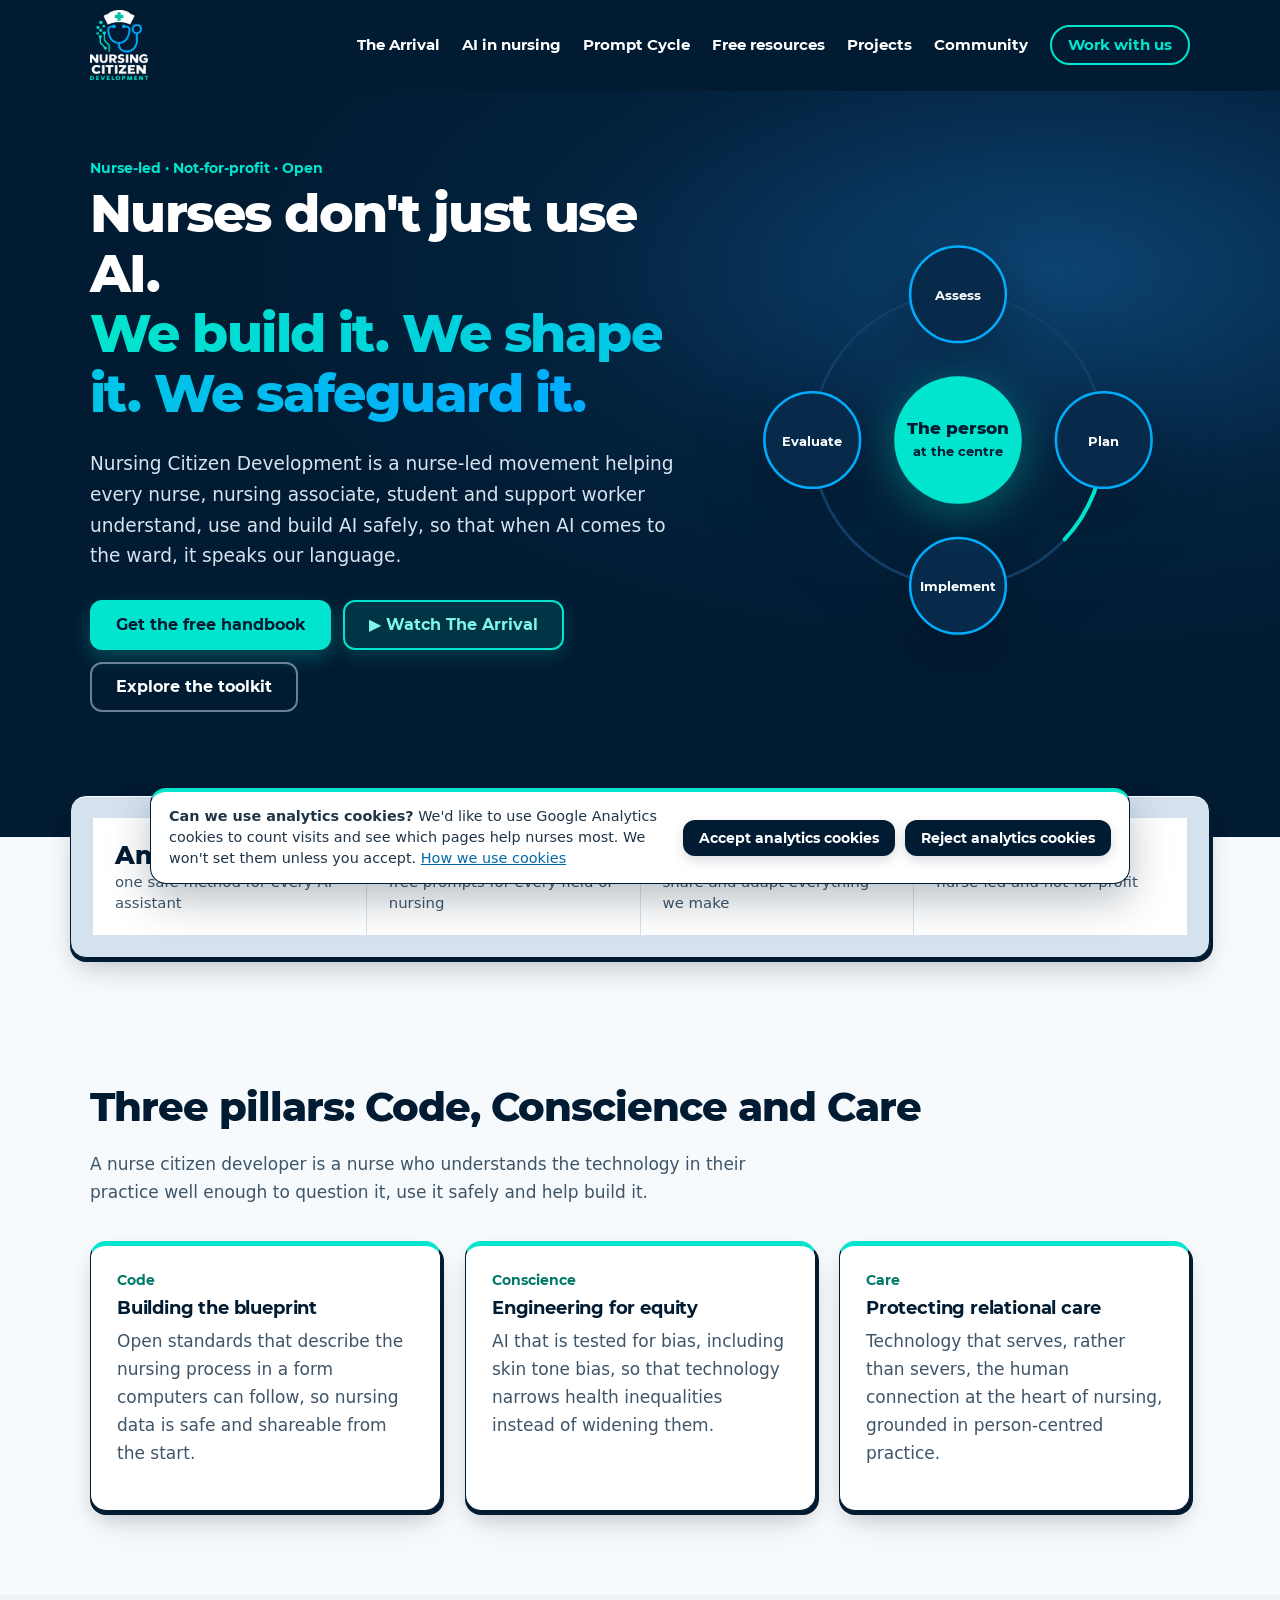
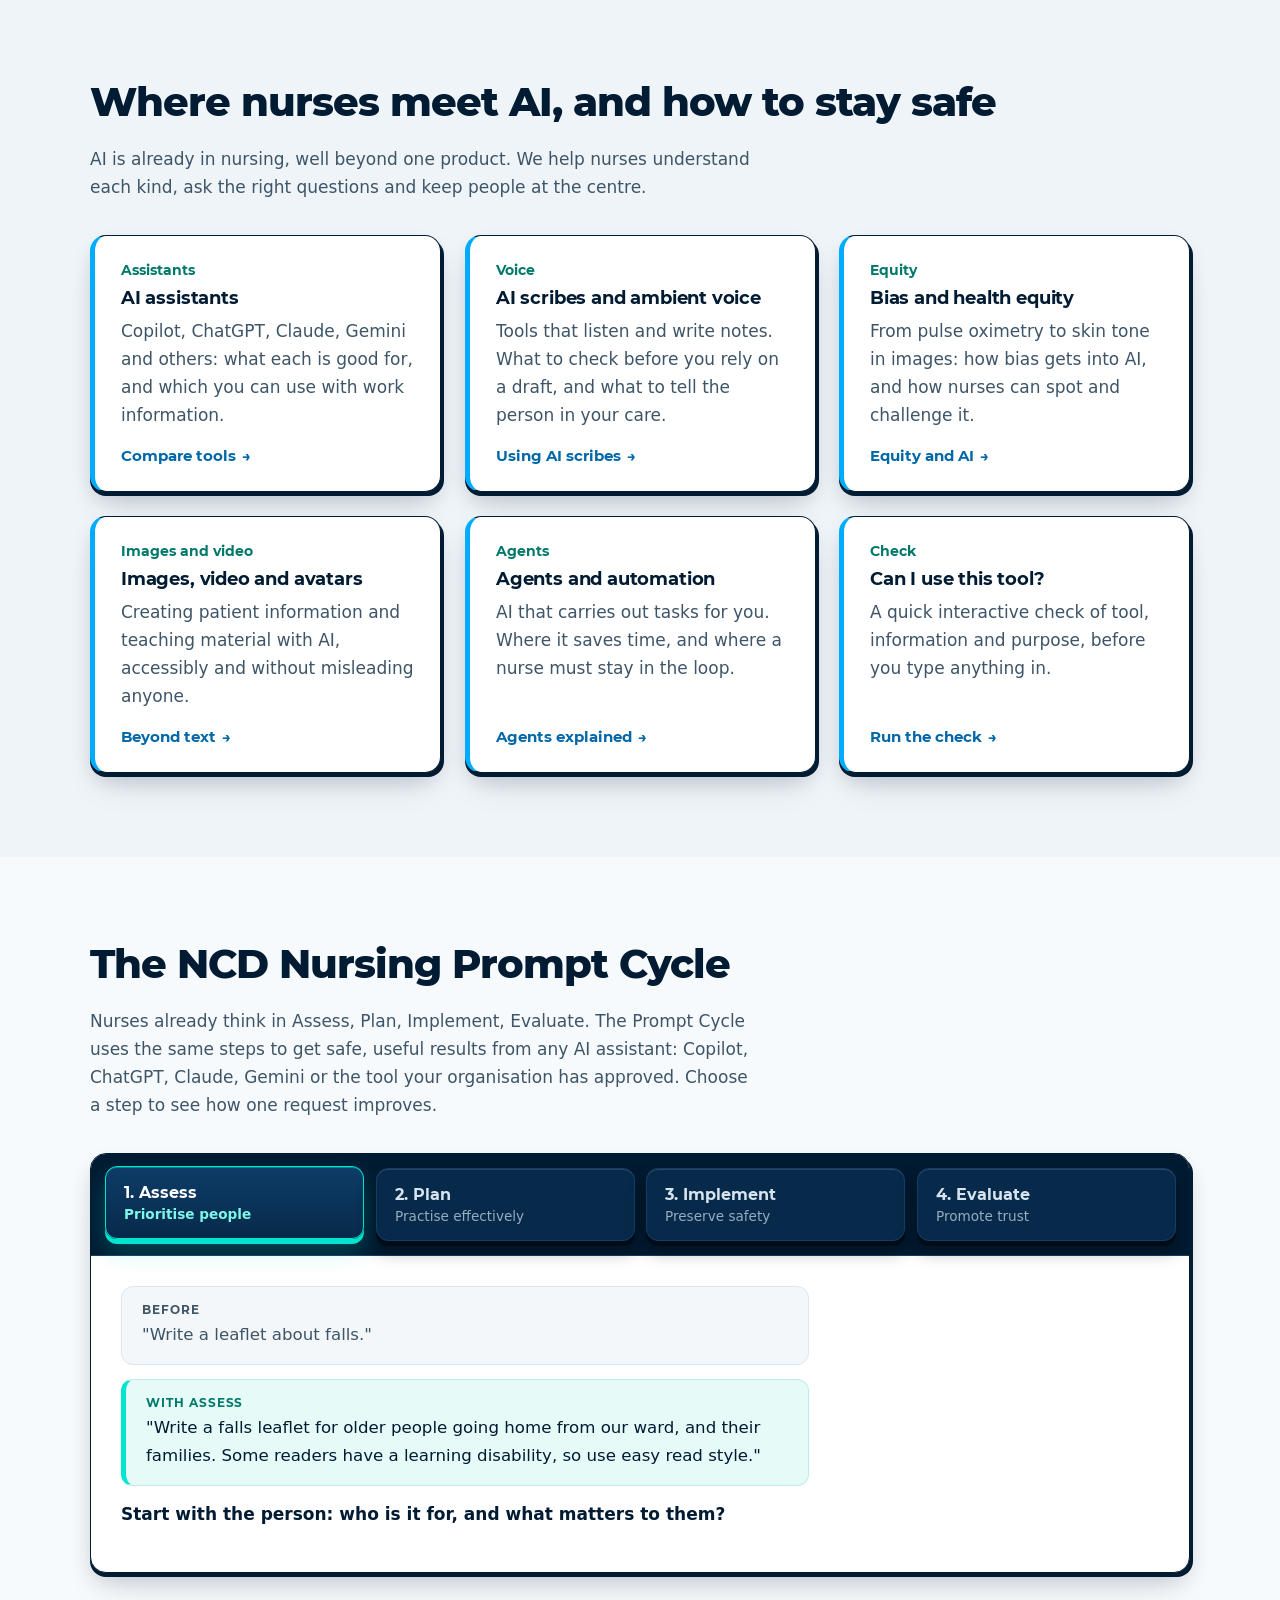
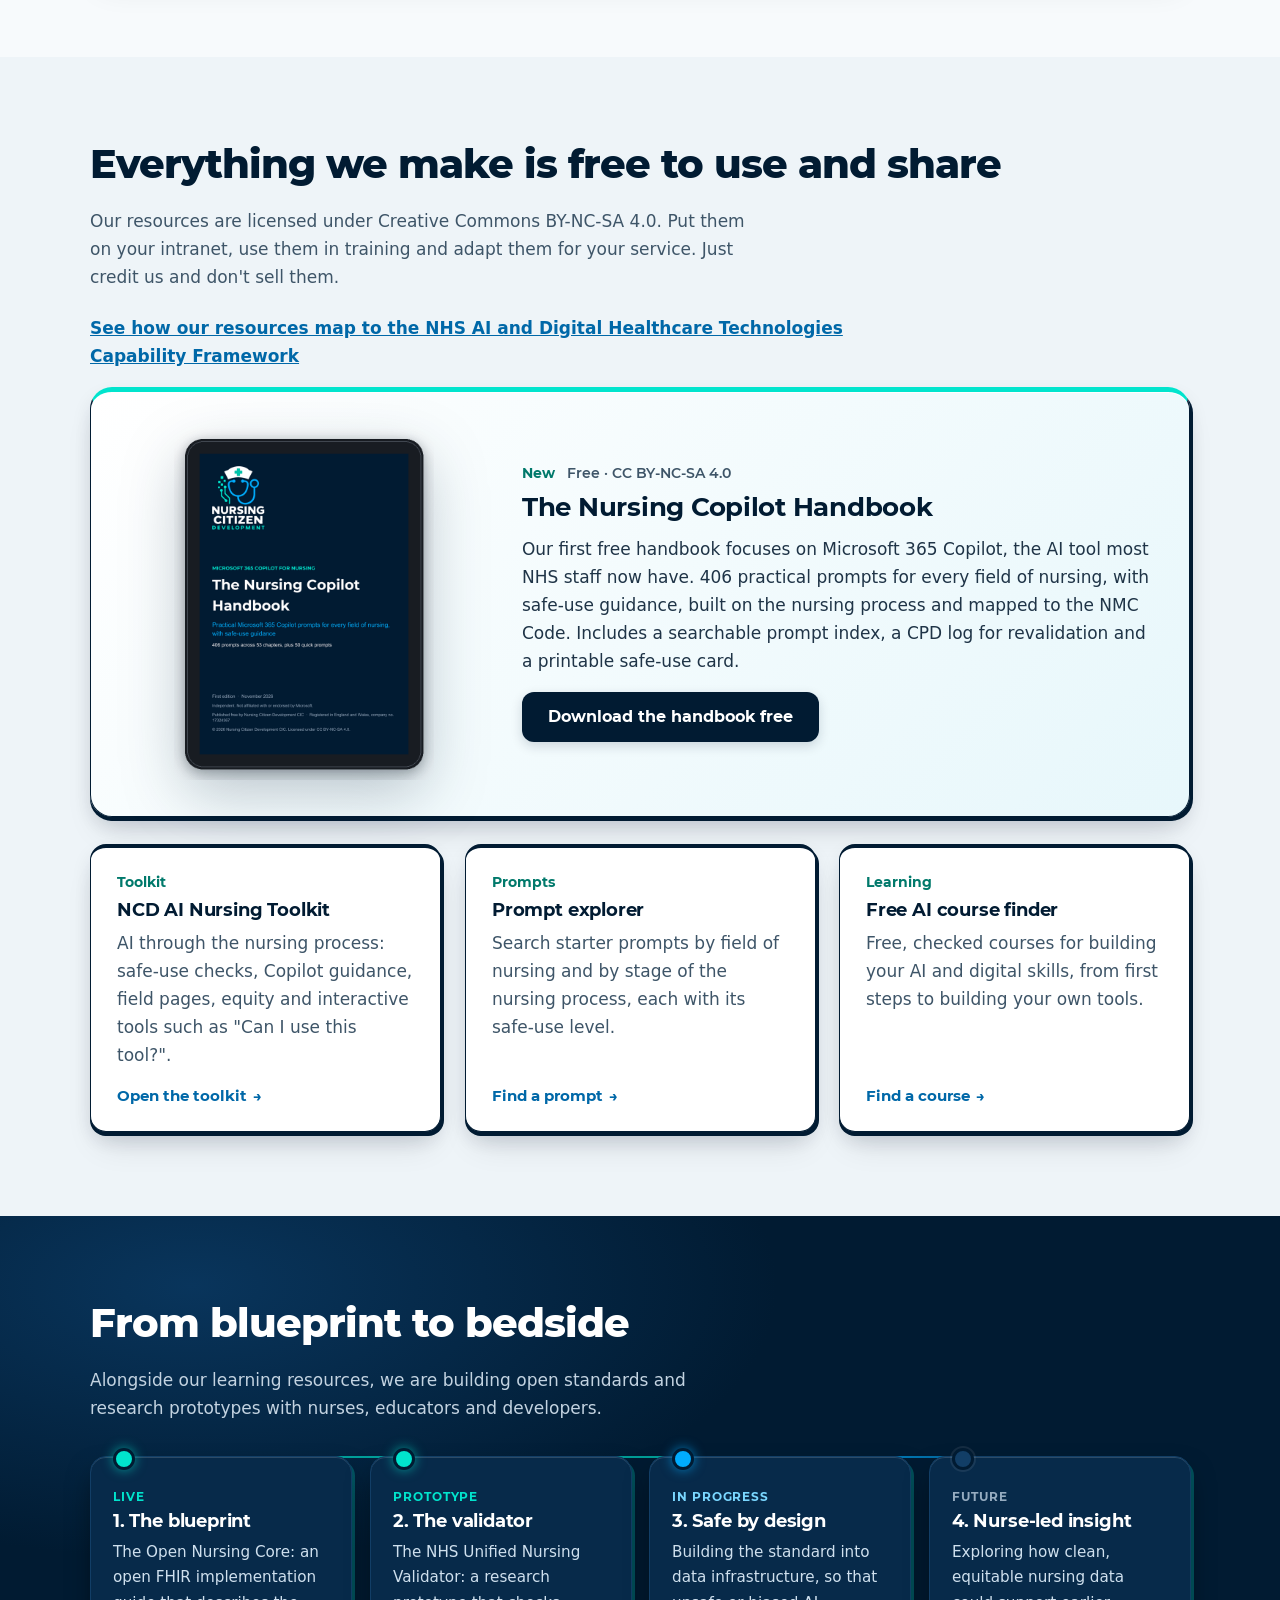
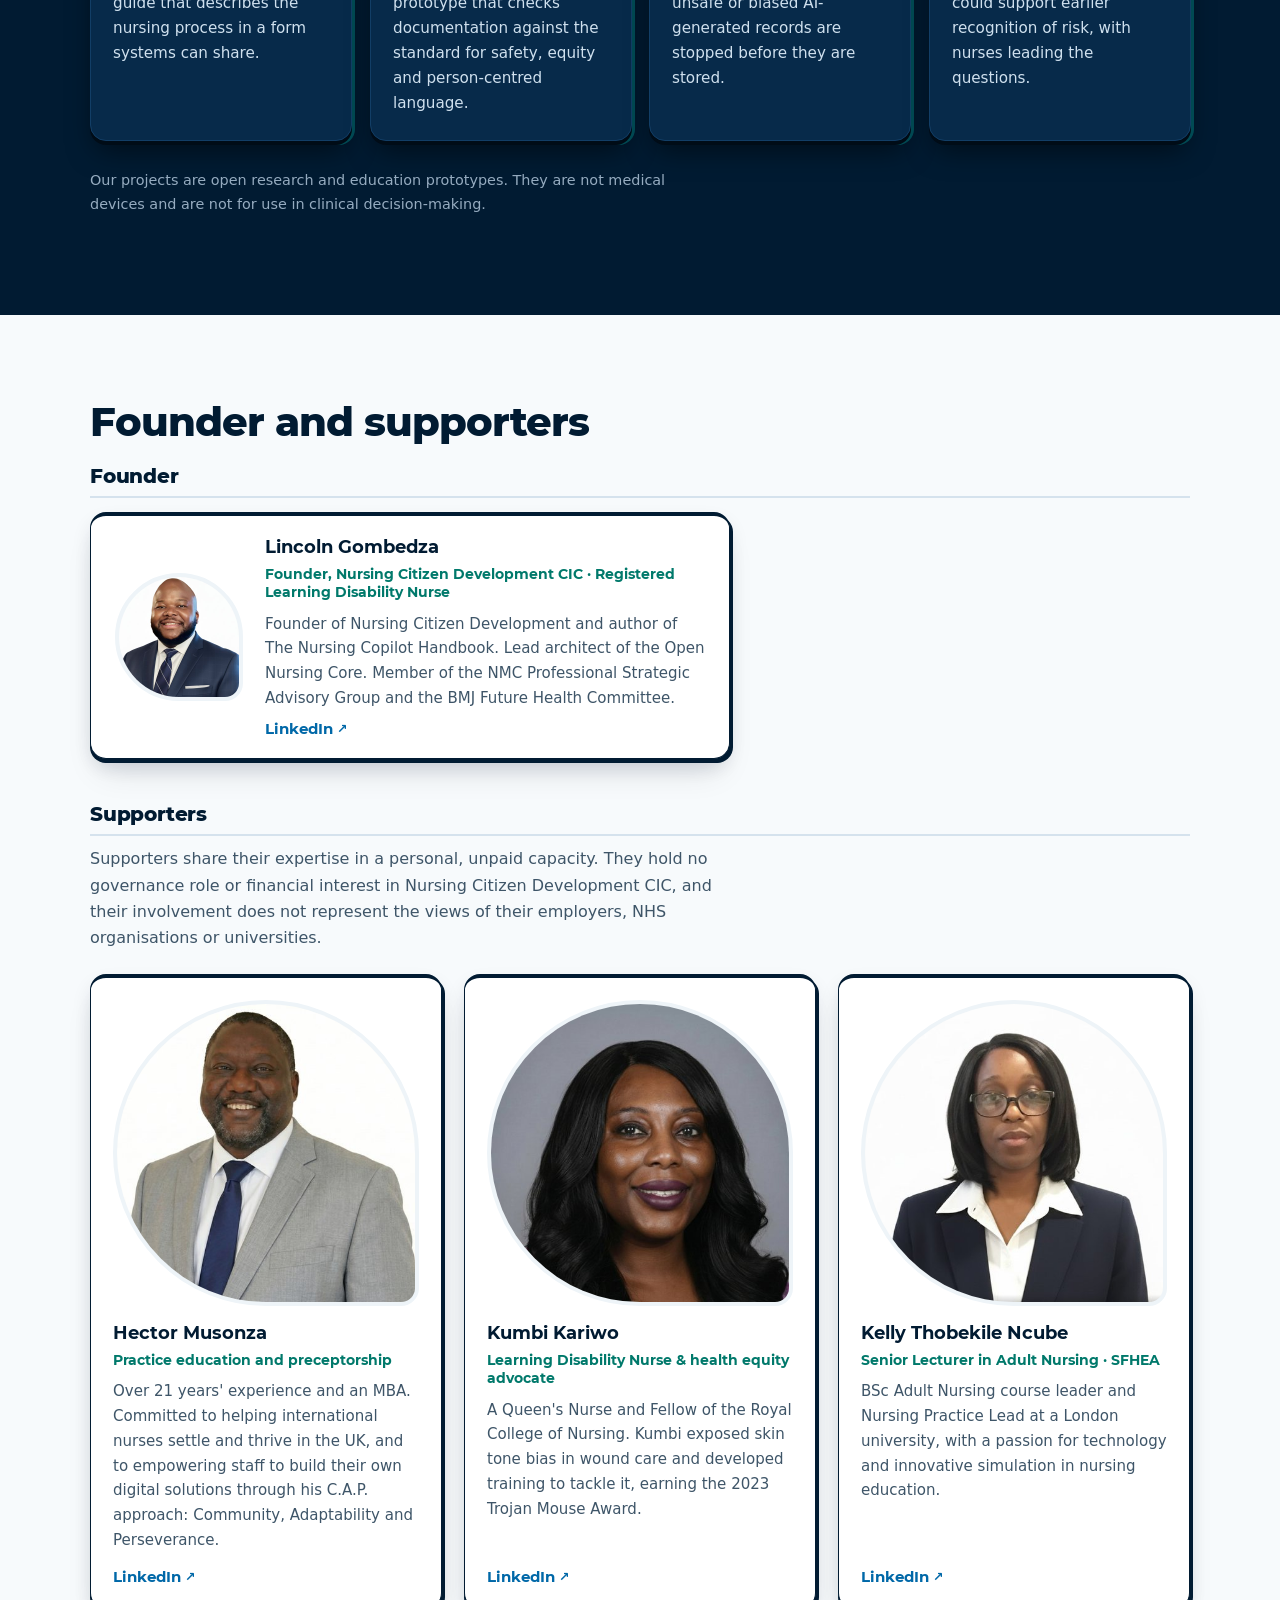
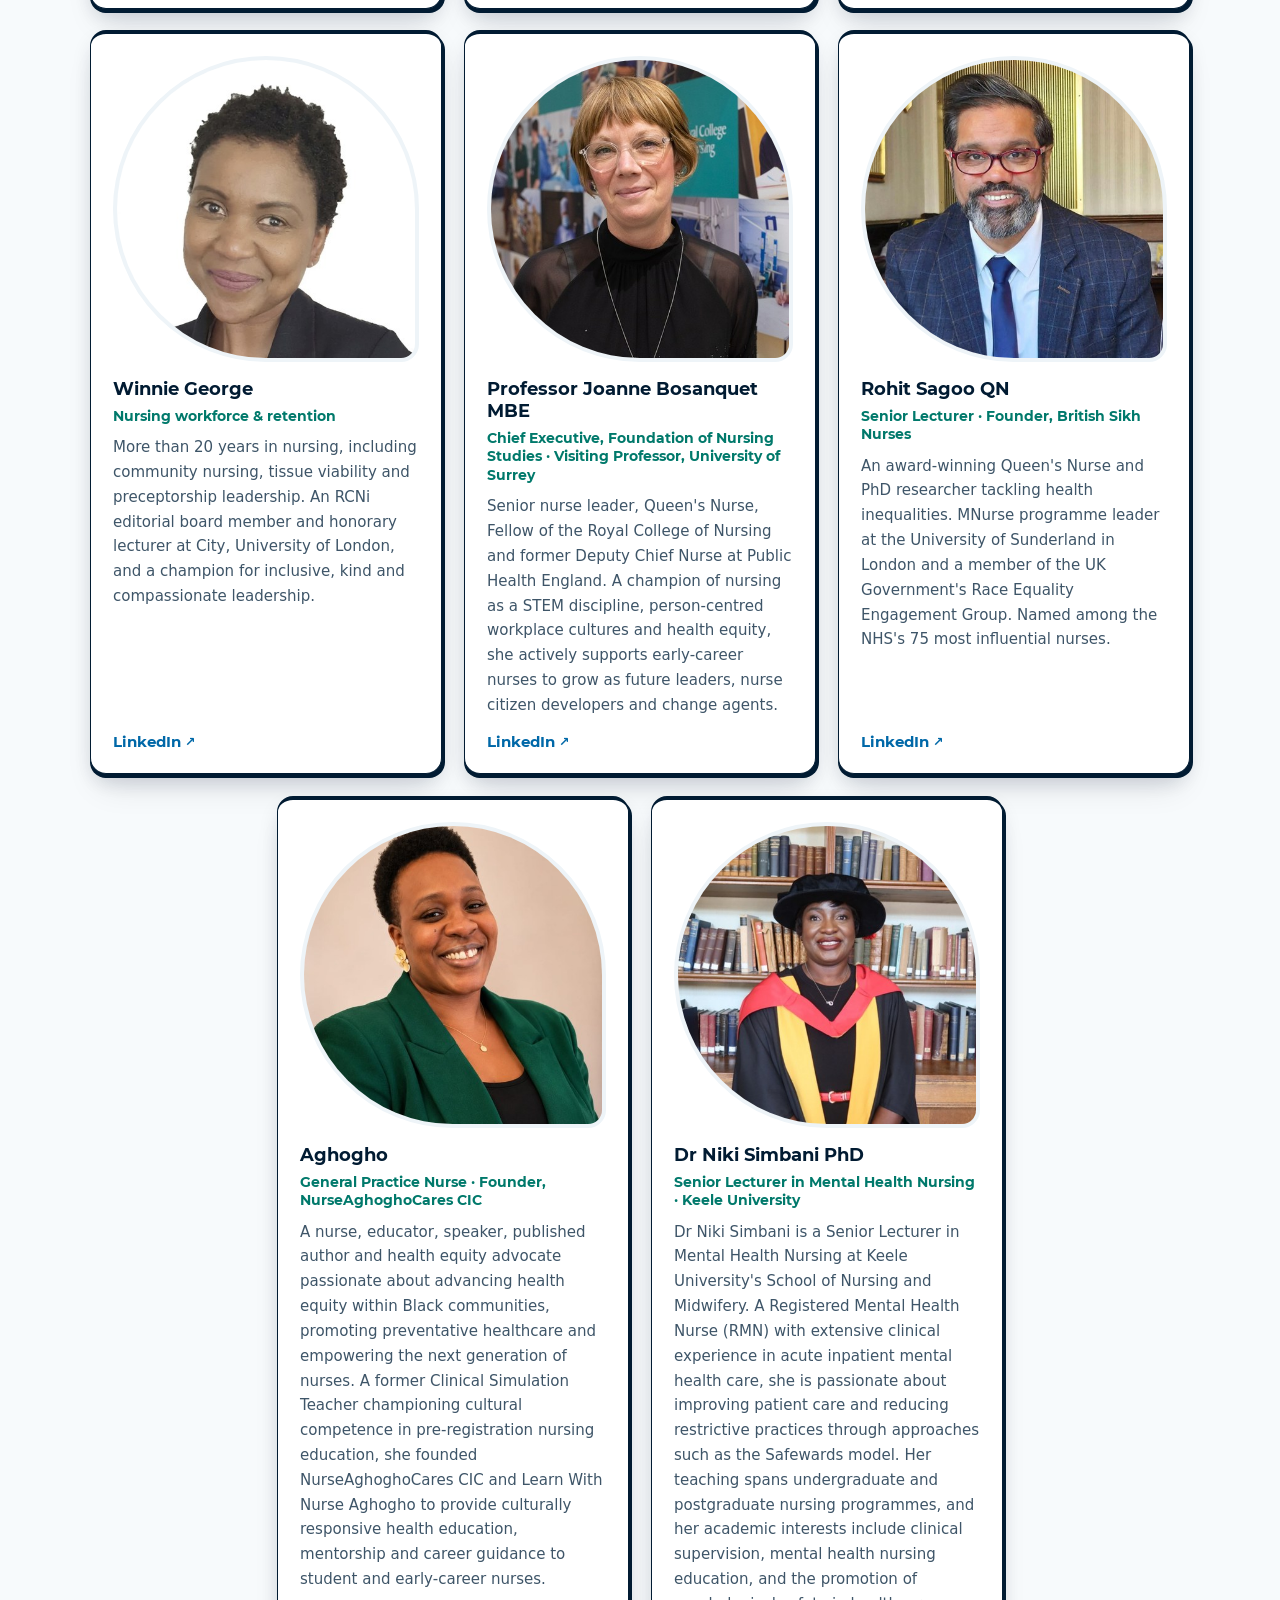
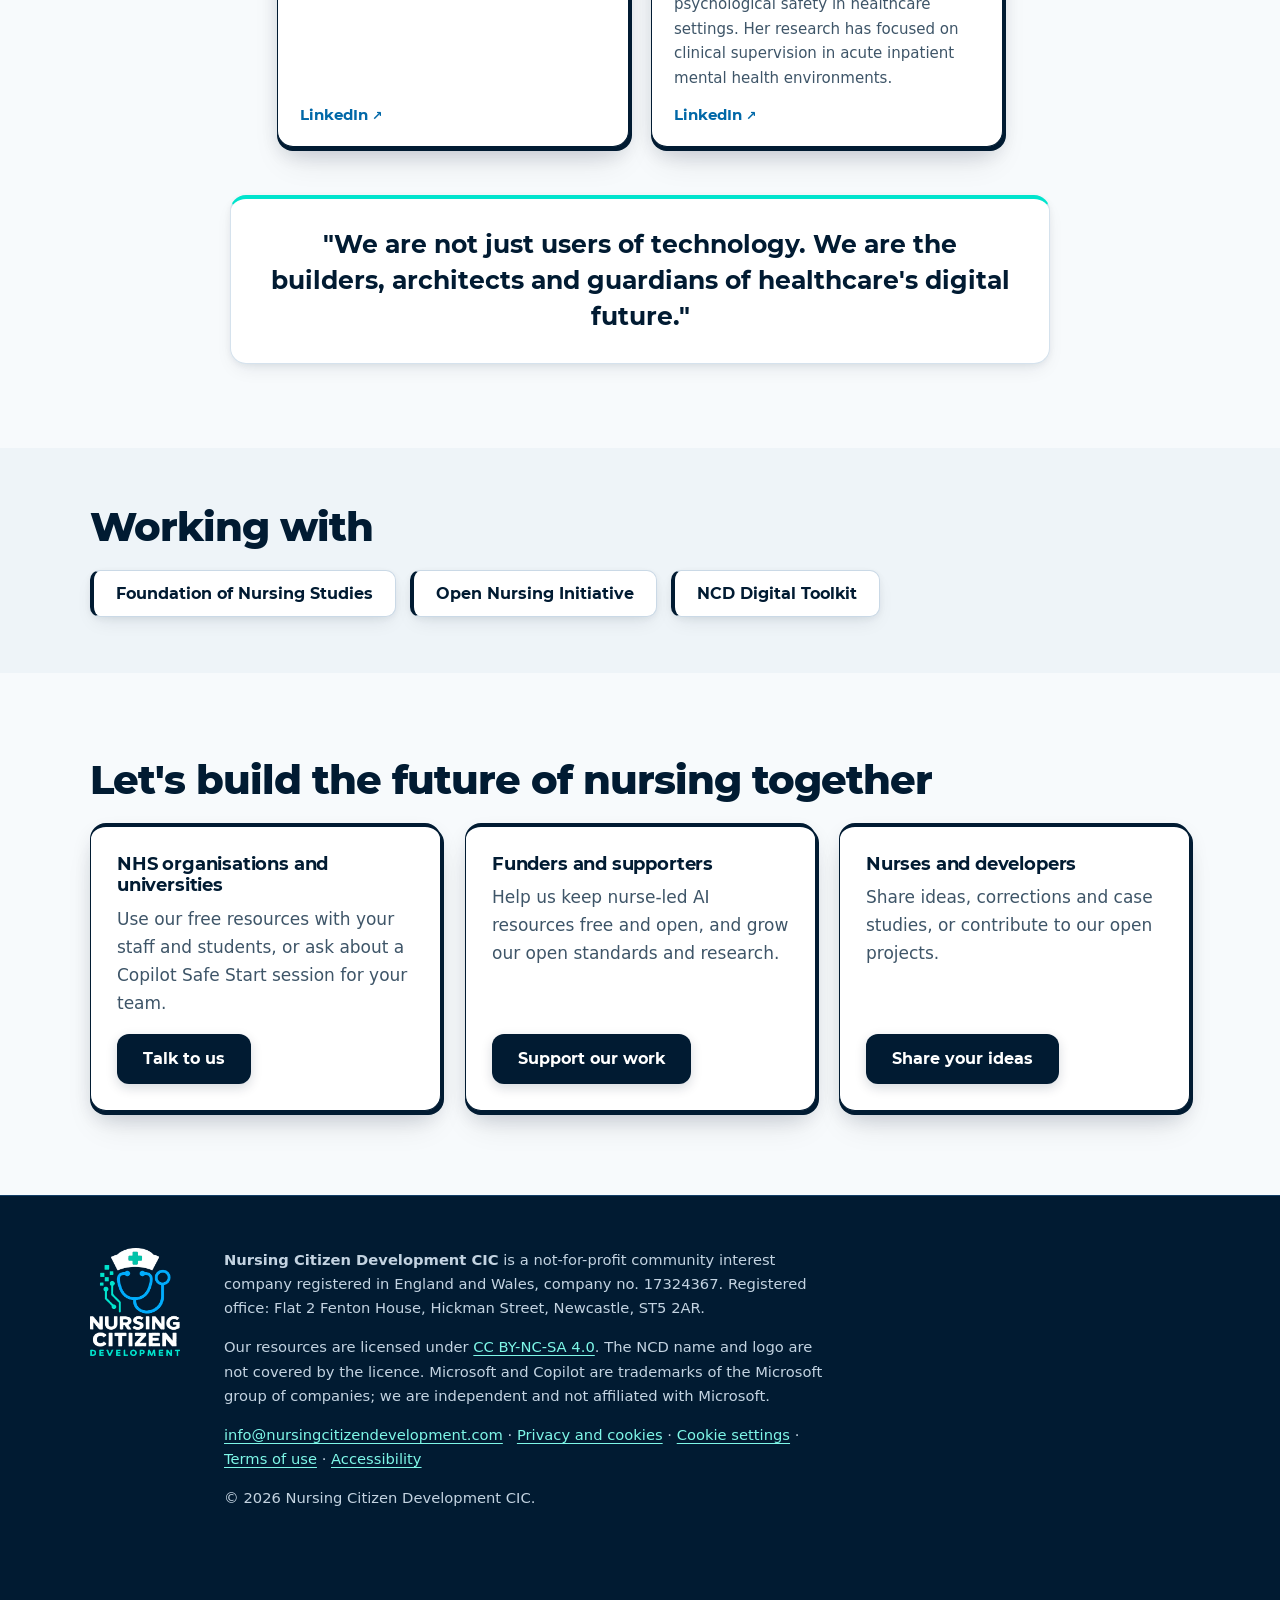
==== index.html @ b195bcc3 "Update sitemap.xml, llms.txt, and Organization sameAs links for search & AI indexing" ====
<!doctype html>
<html lang="en-GB">
<head>
<meta charset="utf-8">
<meta name="viewport" content="width=device-width, initial-scale=1">
<title>Nursing Citizen Development | Nurses shaping safe AI</title>
<meta name="description" content="Nursing Citizen Development CIC is a nurse-led, not-for-profit movement helping nurses understand, use and build AI safely. Free handbook, toolkit and open standards.">
<link rel="canonical" href="https://nursingcitizendevelopment.com/">
<meta property="og:type" content="website">
<meta property="og:title" content="Nursing Citizen Development: nurses shaping safe AI">
<meta property="og:description" content="A nurse-led, not-for-profit movement helping nurses understand, use and build AI safely. Free resources for every nurse.">
<meta property="og:url" content="https://nursingcitizendevelopment.com/">
<meta property="og:image" content="https://nursingcitizendevelopment.com/assets/og-image.jpg">
<meta name="twitter:card" content="summary_large_image">
<link rel="stylesheet" href="assets/site.css">
<script src="assets/site.js" defer></script>
<script src="assets/consent.js" defer></script>
<script type="application/ld+json">
{"@context": "https://schema.org", "@graph": [{"@type": "Organization", "@id": "https://nursingcitizendevelopment.com/#org", "name": "Nursing Citizen Development", "legalName": "Nursing Citizen Development CIC", "alternateName": "NCD", "url": "https://nursingcitizendevelopment.com/", "logo": "https://nursingcitizendevelopment.com/assets/ncd-logo-positive.png", "email": "info@nursingcitizendevelopment.com", "foundingDate": "2026-07-07", "description": "A nurse-led, not-for-profit community interest company helping nurses, nursing associates, students and support workers understand, use and build AI safely.", "identifier": {"@type": "PropertyValue", "propertyID": "Companies House", "value": "17324367"}, "address": {"@type": "PostalAddress", "addressCountry": "GB"}, "founder": {"@id": "https://nursingcitizendevelopment.com/#lincoln"}, "sameAs": ["https://www.linkedin.com/company/nursing-citizen-development/", "https://www.facebook.com/nursingcitizendevelopment", "https://www.linkedin.com/in/lincolngombedza/", "https://www.tiktok.com/@nursecitizendeveloper", "https://www.instagram.com/nursingcitizendevelopment/", "https://github.com/Clinical-Quality-Artifical-Intelligence"], "knowsAbout": ["Artificial intelligence in nursing", "Microsoft 365 Copilot", "AI literacy", "Digital nursing", "Health equity", "Nursing process"], "member": [{"@id": "https://nursingcitizendevelopment.com/#lincoln"}, {"@id": "https://nursingcitizendevelopment.com/#hector"}, {"@id": "https://nursingcitizendevelopment.com/#kumbi"}, {"@id": "https://nursingcitizendevelopment.com/#kelly"}]}, {"@type": "WebSite", "@id": "https://nursingcitizendevelopment.com/#website", "name": "Nursing Citizen Development", "url": "https://nursingcitizendevelopment.com/", "publisher": {"@id": "https://nursingcitizendevelopment.com/#org"}, "inLanguage": "en-GB"}, {"@type": "Person", "@id": "https://nursingcitizendevelopment.com/#lincoln", "name": "Lincoln Gombedza", "jobTitle": "Founder", "description": "Registered Learning Disability Nurse; author of The Nursing Copilot Handbook", "image": "https://nursingcitizendevelopment.com/assets/team/lincoln.jpg", "sameAs": ["https://www.linkedin.com/in/lincolngombedza/"]}, {"@type": "Person", "@id": "https://nursingcitizendevelopment.com/#hector", "name": "Hector Musonza", "jobTitle": "Practice Education and Preceptorship Lead", "image": "https://nursingcitizendevelopment.com/assets/team/hector.jpg", "sameAs": ["https://www.linkedin.com/in/fungai-hector-musonza-4a573371/"]}, {"@type": "Person", "@id": "https://nursingcitizendevelopment.com/#kumbi", "name": "Kumbi Kariwo", "jobTitle": "Learning Disability Nurse and Health Inequalities Lead", "image": "https://nursingcitizendevelopment.com/assets/team/kumbi.jpg", "sameAs": ["https://www.linkedin.com/in/kumbi-kariwo-frcn-qn/"]}, {"@type": "Person", "@id": "https://nursingcitizendevelopment.com/#kelly", "name": "Kelly Thobekile Ncube", "jobTitle": "Senior Lecturer in Adult Nursing", "image": "https://nursingcitizendevelopment.com/assets/team/kelly.jpg", "sameAs": ["https://www.linkedin.com/in/kelly-thobekile-ncube-24502069/"]}, {"@type": "Book", "name": "The Nursing Copilot Handbook", "url": "https://handbook.nursingcitizendevelopment.com/", "author": {"@id": "https://nursingcitizendevelopment.com/#lincoln"}, "publisher": {"@id": "https://nursingcitizendevelopment.com/#org"}, "isAccessibleForFree": true, "license": "https://creativecommons.org/licenses/by-nc-sa/4.0/", "bookFormat": "https://schema.org/EBook", "inLanguage": "en-GB"}, {"@type": "WebSite", "name": "NCD AI Nursing Toolkit", "url": "https://practicedev.cloud/", "publisher": {"@id": "https://nursingcitizendevelopment.com/#org"}, "isAccessibleForFree": true}]}
</script>
</head>
<body>
<a class="skip" href="#main">Skip to content</a>

<header class="top" id="top">
  <div class="wrap">
    <a href="#top" class="brand" aria-label="Nursing Citizen Development home"><img src="assets/ncd-logo-reversed.png" alt="Nursing Citizen Development"></a>
    <button class="menu" aria-expanded="false" aria-controls="nav">Menu</button>
    <nav id="nav" aria-label="Main">
      <a href="https://future.nursingcitizendevelopment.com/" data-open-film>The Arrival</a>
      <a href="#ai">AI in nursing</a>
      <a href="#cycle">Prompt Cycle</a>
      <a href="#free">Free resources</a>
      <a href="#projects">Projects</a>
      <a href="#team">Community</a>
      <a class="cta" href="#partner">Work with us</a>
    </nav>
  </div>
</header>

<main id="main">

<section class="hero" aria-labelledby="hero-h">
  <svg class="pulse" viewBox="0 0 1200 120" preserveAspectRatio="none" aria-hidden="true"><path d="M0 70 H380 l18 -40 l22 80 l20 -100 l18 60 H640 h40 v-30 h60 v30 h60 v-18 h50 v18 H1200"/></svg>
  <div class="wrap">
    <div>
      <p class="eyebrow">Nurse-led · Not-for-profit · Open</p>
      <h1 id="hero-h">Nurses don't just use AI.<br><span>We build it. We shape it. We safeguard it.</span></h1>
      <p class="lead">Nursing Citizen Development is a nurse-led movement helping every nurse, nursing associate, student and support worker understand, use and build AI safely, so that when AI comes to the ward, it speaks our language.</p>
      <p class="actions"><a class="btn btn-primary" href="https://handbook.nursingcitizendevelopment.com/#download">Get the free handbook</a><a class="btn btn-film" href="https://future.nursingcitizendevelopment.com/" data-open-film>&#9654; Watch The Arrival</a><a class="btn btn-ghost" href="https://practicedev.cloud/">Explore the toolkit</a></p>
    </div>
    <div class="wheel" role="img" aria-label="The NCD Nursing Prompt Cycle: Assess, Plan, Implement, Evaluate, with the person at the centre">
      <svg viewBox="0 0 360 360" aria-hidden="true">
        <circle class="ring" cx="180" cy="180" r="128"/>
        <circle class="ring-dash" cx="180" cy="180" r="128"/>
        <g class="node n1" data-step="t-a"><circle cx="180" cy="52" r="42"/><text x="180" y="57">Assess</text></g>
        <g class="node n2" data-step="t-p"><circle cx="308" cy="180" r="42"/><text x="308" y="185">Plan</text></g>
        <g class="node n3" data-step="t-i"><circle cx="180" cy="308" r="42"/><text x="180" y="313">Implement</text></g>
        <g class="node n4" data-step="t-e"><circle cx="52" cy="180" r="42"/><text x="52" y="185">Evaluate</text></g>
        <circle class="core" cx="180" cy="180" r="56"/>
        <text class="core-t" x="180" y="175">The person</text>
        <text class="core-t sm" x="180" y="194">at the centre</text>
      </svg>
    </div>
  </div>
</section>

<section class="stats" aria-label="At a glance">
  <div class="wrap">
    <div><strong>Any tool</strong><span>one safe method for every AI assistant</span></div>
    <div><strong>406</strong><span>free prompts for every field of nursing</span></div>
    <div><strong>CC BY-NC-SA</strong><span>share and adapt everything we make</span></div>
    <div><strong>100%</strong><span>nurse-led and not-for-profit</span></div>
  </div>
</section>

<section id="pillars" aria-labelledby="pillars-h">
  <div class="wrap">
    <h2 id="pillars-h">Three pillars: Code, Conscience and Care</h2>
    <p class="intro">A nurse citizen developer is a nurse who understands the technology in their practice well enough to question it, use it safely and help build it.</p>
    <div class="cards three">
      <article class="card pillar">
        <span class="tag">Code</span>
        <h3>Building the blueprint</h3>
        <p>Open standards that describe the nursing process in a form computers can follow, so nursing data is safe and shareable from the start.</p>
      </article>
      <article class="card pillar">
        <span class="tag">Conscience</span>
        <h3>Engineering for equity</h3>
        <p>AI that is tested for bias, including skin tone bias, so that technology narrows health inequalities instead of widening them.</p>
      </article>
      <article class="card pillar">
        <span class="tag">Care</span>
        <h3>Protecting relational care</h3>
        <p>Technology that serves, rather than severs, the human connection at the heart of nursing, grounded in person-centred practice.</p>
      </article>
    </div>
  </div>
</section>

<section class="alt" id="ai" aria-labelledby="ai-h">
  <div class="wrap">
    <h2 id="ai-h">Where nurses meet AI, and how to stay safe</h2>
    <p class="intro">AI is already in nursing, well beyond one product. We help nurses understand each kind, ask the right questions and keep people at the centre.</p>
    <div class="cards three ai">
      <a class="card link" href="https://practicedev.cloud/docs/choosing-platforms/tool-comparison"><span class="tag">Assistants</span><h3>AI assistants</h3><p>Copilot, ChatGPT, Claude, Gemini and others: what each is good for, and which you can use with work information.</p><span class="go">Compare tools</span></a>
      <a class="card link" href="https://practicedev.cloud/docs/responsible-use/ai-scribes-on-placement"><span class="tag">Voice</span><h3>AI scribes and ambient voice</h3><p>Tools that listen and write notes. What to check before you rely on a draft, and what to tell the person in your care.</p><span class="go">Using AI scribes</span></a>
      <a class="card link" href="https://practicedev.cloud/docs/equity-and-ai"><span class="tag">Equity</span><h3>Bias and health equity</h3><p>From pulse oximetry to skin tone in images: how bias gets into AI, and how nurses can spot and challenge it.</p><span class="go">Equity and AI</span></a>
      <a class="card link" href="https://practicedev.cloud/docs/beyond-text/images"><span class="tag">Images and video</span><h3>Images, video and avatars</h3><p>Creating patient information and teaching material with AI, accessibly and without misleading anyone.</p><span class="go">Beyond text</span></a>
      <a class="card link" href="https://practicedev.cloud/docs/copilot/agents"><span class="tag">Agents</span><h3>Agents and automation</h3><p>AI that carries out tasks for you. Where it saves time, and where a nurse must stay in the loop.</p><span class="go">Agents explained</span></a>
      <a class="card link" href="https://practicedev.cloud/docs/tools/can-i-use-this"><span class="tag">Check</span><h3>Can I use this tool?</h3><p>A quick interactive check of tool, information and purpose, before you type anything in.</p><span class="go">Run the check</span></a>
    </div>
  </div>
</section>

<section id="cycle" aria-labelledby="cycle-h">
  <div class="wrap">
    <h2 id="cycle-h">The NCD Nursing Prompt Cycle</h2>
    <p class="intro">Nurses already think in Assess, Plan, Implement, Evaluate. The Prompt Cycle uses the same steps to get safe, useful results from any AI assistant: Copilot, ChatGPT, Claude, Gemini or the tool your organisation has approved. Choose a step to see how one request improves.</p>
    <div class="cycle" data-cycle>
      <div class="steps" role="tablist" aria-label="Prompt Cycle steps">
        <button role="tab" id="t-a" aria-selected="true" aria-controls="p-a">1. Assess<small>Prioritise people</small></button>
        <button role="tab" id="t-p" aria-selected="false" aria-controls="p-p" tabindex="-1">2. Plan<small>Practise effectively</small></button>
        <button role="tab" id="t-i" aria-selected="false" aria-controls="p-i" tabindex="-1">3. Implement<small>Preserve safety</small></button>
        <button role="tab" id="t-e" aria-selected="false" aria-controls="p-e" tabindex="-1">4. Evaluate<small>Promote trust</small></button>
      </div>
      <div class="panels">
        <div role="tabpanel" id="p-a" aria-labelledby="t-a">
          <p class="before"><span>Before</span>"Write a leaflet about falls."</p>
          <p class="after"><span>With Assess</span>"Write a falls leaflet for older people going home from our ward, and their families. Some readers have a learning disability, so use easy read style."</p>
          <p class="why">Start with the person: who is it for, and what matters to them?</p>
        </div>
        <div role="tabpanel" id="p-p" aria-labelledby="t-p" hidden>
          <p class="before"><span>Before</span>"Write a falls leaflet for older people…"</p>
          <p class="after"><span>With Plan</span>"…Use only the attached NICE guideline. Add nothing it doesn't say. One A4 page, reading age 9, with five short headings."</p>
          <p class="why">Ground it in evidence and decide the shape before the AI starts.</p>
        </div>
        <div role="tabpanel" id="p-i" aria-labelledby="t-i" hidden>
          <p class="before"><span>Before</span>"…One A4 page, reading age 9."</p>
          <p class="after"><span>With Implement</span>"…Don't include any patient details or clinical advice for individuals. Show me your draft and list anything you weren't sure about before finishing."</p>
          <p class="why">Set red lines and a checkpoint, so you stay in control.</p>
        </div>
        <div role="tabpanel" id="p-e" aria-labelledby="t-e" hidden>
          <p class="before"><span>Before</span>Copy, paste, print.</p>
          <p class="after"><span>With Evaluate</span>Check every line against the guideline. Is it accurate, kind and inclusive? Could it identify anyone? Is it fit to share? If not, refine and go round again.</p>
          <p class="why">Review the output as you would evaluate care.</p>
        </div>
      </div>
    </div>
  </div>
</section>

<section class="alt" id="free" aria-labelledby="free-h">
  <div class="wrap">
    <h2 id="free-h">Everything we make is free to use and share</h2>
    <p class="intro">Our resources are licensed under Creative Commons BY-NC-SA 4.0. Put them on your intranet, use them in training and adapt them for your service. Just credit us and don't sell them.</p>
    <p class="mapnote"><a href="capability-framework.html">See how our resources map to the NHS AI and Digital Healthcare Technologies Capability Framework</a></p>
    <div class="feature">
      <img src="assets/Handbook_Tablet_Mockup.png" width="700" height="947" alt="The Nursing Copilot Handbook shown on a tablet" loading="lazy">
      <div>
        <div class="tag-row"><span class="tag">New</span><span class="tag tag-subtle">Free · CC BY-NC-SA 4.0</span></div>
        <h3>The Nursing Copilot Handbook</h3>
        <p>Our first free handbook focuses on Microsoft 365 Copilot, the AI tool most NHS staff now have. 406 practical prompts for every field of nursing, with safe-use guidance, built on the nursing process and mapped to the NMC Code. Includes a searchable prompt index, a CPD log for revalidation and a printable safe-use card.</p>
        <a class="btn btn-dark" href="https://handbook.nursingcitizendevelopment.com/">Download the handbook free</a>
      </div>
    </div>
    <div class="cards three">
      <a class="card link" href="https://practicedev.cloud/">
        <span class="tag">Toolkit</span>
        <h3>NCD AI Nursing Toolkit</h3>
        <p>AI through the nursing process: safe-use checks, Copilot guidance, field pages, equity and interactive tools such as "Can I use this tool?".</p>
        <span class="go">Open the toolkit</span>
      </a>
      <a class="card link" href="https://practicedev.cloud/docs/copilot/prompts">
        <span class="tag">Prompts</span>
        <h3>Prompt explorer</h3>
        <p>Search starter prompts by field of nursing and by stage of the nursing process, each with its safe-use level.</p>
        <span class="go">Find a prompt</span>
      </a>
      <a class="card link" href="https://practicedev.cloud/docs/build/free-courses">
        <span class="tag">Learning</span>
        <h3>Free AI course finder</h3>
        <p>Free, checked courses for building your AI and digital skills, from first steps to building your own tools.</p>
        <span class="go">Find a course</span>
      </a>
    </div>
  </div>
</section>

<section class="dark" id="projects" aria-labelledby="projects-h">
  <div class="wrap">
    <h2 id="projects-h">From blueprint to bedside</h2>
    <p class="intro">Alongside our learning resources, we are building open standards and research prototypes with nurses, educators and developers.</p>
    <ol class="road">
      <li class="done"><span class="state">Live</span><h3>1. The blueprint</h3><p>The Open Nursing Core: an open FHIR implementation guide that describes the nursing process in a form systems can share.</p></li>
      <li class="done"><span class="state">Prototype</span><h3>2. The validator</h3><p>The NHS Unified Nursing Validator: a research prototype that checks documentation against the standard for safety, equity and person-centred language.</p></li>
      <li class="now"><span class="state">In progress</span><h3>3. Safe by design</h3><p>Building the standard into data infrastructure, so that unsafe or biased AI-generated records are stopped before they are stored.</p></li>
      <li><span class="state">Future</span><h3>4. Nurse-led insight</h3><p>Exploring how clean, equitable nursing data could support earlier recognition of risk, with nurses leading the questions.</p></li>
    </ol>
    <p class="small">Our projects are open research and education prototypes. They are not medical devices and are not for use in clinical decision-making.</p>
  </div>
</section>

<section id="team" aria-labelledby="team-h">
  <div class="wrap">
    <h2 id="team-h">Founder and supporters</h2>

    <h3 class="group-heading">Founder</h3>
    <article class="person founder-card">
      <img src="assets/team/lincoln.jpg" width="480" height="480" alt="Lincoln Gombedza" loading="lazy">
      <div class="founder-body">
        <h4>Lincoln Gombedza</h4>
        <p class="role">Founder, Nursing Citizen Development CIC · Registered Learning Disability Nurse</p>
        <p>Founder of Nursing Citizen Development and author of The Nursing Copilot Handbook. Lead architect of the Open Nursing Core. Member of the NMC Professional Strategic Advisory Group and the BMJ Future Health Committee.</p>
        <a href="https://www.linkedin.com/in/lincolngombedza/">LinkedIn</a>
      </div>
    </article>

    <h3 class="group-heading">Supporters</h3>
    <p class="intro group-note">Supporters share their expertise in a personal, unpaid capacity. They hold no governance role or financial interest in Nursing Citizen Development CIC, and their involvement does not represent the views of their employers, NHS organisations or universities.</p>
    <div class="team">
      <article class="person">
        <img src="assets/team/hector.jpg" width="480" height="480" alt="Hector Musonza" loading="lazy">
        <h4>Hector Musonza</h4>
        <p class="role">Practice education and preceptorship</p>
        <p>Over 21 years' experience and an MBA. Committed to helping international nurses settle and thrive in the UK, and to empowering staff to build their own digital solutions through his C.A.P. approach: Community, Adaptability and Perseverance.</p>
        <a href="https://www.linkedin.com/in/fungai-hector-musonza-4a573371/">LinkedIn</a>
      </article>
      <article class="person">
        <img src="assets/team/kumbi.jpg" width="480" height="480" alt="Kumbi Kariwo" loading="lazy">
        <h4>Kumbi Kariwo</h4>
        <p class="role">Learning Disability Nurse &amp; health equity advocate</p>
        <p>A Queen's Nurse and Fellow of the Royal College of Nursing. Kumbi exposed skin tone bias in wound care and developed training to tackle it, earning the 2023 Trojan Mouse Award.</p>
        <a href="https://www.linkedin.com/in/kumbi-kariwo-frcn-qn/">LinkedIn</a>
      </article>
      <article class="person">
        <img src="assets/team/kelly.jpg" width="480" height="480" alt="Kelly Thobekile Ncube" loading="lazy">
        <h4>Kelly Thobekile Ncube</h4>
        <p class="role">Senior Lecturer in Adult Nursing · SFHEA</p>
        <p>BSc Adult Nursing course leader and Nursing Practice Lead at a London university, with a passion for technology and innovative simulation in nursing education.</p>
        <a href="https://www.linkedin.com/in/kelly-thobekile-ncube-24502069/">LinkedIn</a>
      </article>
      <article class="person">
        <img src="assets/team/winnie.jpg" width="480" height="480" alt="Winnie George" loading="lazy">
        <h4>Winnie George</h4>
        <p class="role">Nursing workforce &amp; retention</p>
        <p>More than 20 years in nursing, including community nursing, tissue viability and preceptorship leadership. An RCNi editorial board member and honorary lecturer at City, University of London, and a champion for inclusive, kind and compassionate leadership.</p>
        <a href="https://www.linkedin.com/in/winnie-george-60213993/">LinkedIn</a>
      </article>
      <article class="person">
        <img src="assets/team/joanne.jpg" width="480" height="480" alt="Professor Joanne Bosanquet MBE" loading="lazy">
        <h4>Professor Joanne Bosanquet MBE</h4>
        <p class="role">Chief Executive, Foundation of Nursing Studies · Visiting Professor, University of Surrey</p>
        <p>Senior nurse leader, Queen's Nurse, Fellow of the Royal College of Nursing and former Deputy Chief Nurse at Public Health England. A champion of nursing as a STEM discipline, person-centred workplace cultures and health equity, she actively supports early-career nurses to grow as future leaders, nurse citizen developers and change agents.</p>
        <a href="https://www.linkedin.com/in/joanne-bosanquet-mbe/">LinkedIn</a>
      </article>
      <article class="person">
        <img src="assets/team/rohit.jpg" width="480" height="480" alt="Rohit Sagoo" loading="lazy">
        <h4>Rohit Sagoo QN</h4>
        <p class="role">Senior Lecturer · Founder, British Sikh Nurses</p>
        <p>An award-winning Queen's Nurse and PhD researcher tackling health inequalities. MNurse programme leader at the University of Sunderland in London and a member of the UK Government's Race Equality Engagement Group. Named among the NHS's 75 most influential nurses.</p>
        <a href="https://www.linkedin.com/in/rohit-sagoo-qn-50b01230/">LinkedIn</a>
      </article>
      <article class="person">
        <img src="assets/team/aghogho.jpg" width="480" height="480" alt="Aghogho" loading="lazy">
        <h4>Aghogho</h4>
        <p class="role">General Practice Nurse · Founder, NurseAghoghoCares CIC</p>
        <p>A nurse, educator, speaker, published author and health equity advocate passionate about advancing health equity within Black communities, promoting preventative healthcare and empowering the next generation of nurses. A former Clinical Simulation Teacher championing cultural competence in pre-registration nursing education, she founded NurseAghoghoCares CIC and Learn With Nurse Aghogho to provide culturally responsive health education, mentorship and career guidance to student and early-career nurses.</p>
        <a href="https://www.linkedin.com/in/aghogho-wanogho-rn-bsc-hons-ba9bbba6/">LinkedIn</a>
      </article>
      <article class="person">
        <img src="assets/team/niki.jpg" width="480" height="480" alt="Dr Niki Simbani" loading="lazy">
        <h4>Dr Niki Simbani PhD</h4>
        <p class="role">Senior Lecturer in Mental Health Nursing · Keele University</p>
        <p>Dr Niki Simbani is a Senior Lecturer in Mental Health Nursing at Keele University's School of Nursing and Midwifery. A Registered Mental Health Nurse (RMN) with extensive clinical experience in acute inpatient mental health care, she is passionate about improving patient care and reducing restrictive practices through approaches such as the Safewards model. Her teaching spans undergraduate and postgraduate nursing programmes, and her academic interests include clinical supervision, mental health nursing education, and the promotion of psychological safety in healthcare settings. Her research has focused on clinical supervision in acute inpatient mental health environments.</p>
        <a href="https://www.linkedin.com/in/dr-niki-simbani-phd-70701173/">LinkedIn</a>
      </article>
    </div>
    <blockquote>"We are not just users of technology. We are the builders, architects and guardians of healthcare's digital future."</blockquote>
  </div>
</section>

<section class="alt" id="partners" aria-labelledby="partners-h">
  <div class="wrap">
    <h2 id="partners-h">Working with</h2>
    <ul class="logos">
      <li>Foundation of Nursing Studies</li>
      <li>Open Nursing Initiative</li>
      <li>NCD Digital Toolkit</li>
    </ul>
  </div>
</section>

<section id="partner" aria-labelledby="partner-h">
  <div class="wrap">
    <h2 id="partner-h">Let's build the future of nursing together</h2>
    <div class="cards three">
      <article class="card">
        <h3>NHS organisations and universities</h3>
        <p>Use our free resources with your staff and students, or ask about a Copilot Safe Start session for your team.</p>
        <a class="btn btn-dark" href="mailto:info@nursingcitizendevelopment.com?subject=Working%20with%20NCD">Talk to us</a>
      </article>
      <article class="card">
        <h3>Funders and supporters</h3>
        <p>Help us keep nurse-led AI resources free and open, and grow our open standards and research.</p>
        <a class="btn btn-dark" href="mailto:info@nursingcitizendevelopment.com?subject=Supporting%20NCD">Support our work</a>
      </article>
      <article class="card">
        <h3>Nurses and developers</h3>
        <p>Share ideas, corrections and case studies, or contribute to our open projects.</p>
        <a class="btn btn-dark" href="https://forms.cloud.microsoft/e/yzyL2maEfT">Share your ideas</a>
      </article>
    </div>
  </div>
</section>

</main>

<footer>
  <div class="wrap">
    <div class="foot">
      <img src="assets/ncd-logo-reversed.png" alt="" width="90">
      <div>
        <p><strong>Nursing Citizen Development CIC</strong> is a not-for-profit community interest company registered in England and Wales, company no. 17324367. Registered office: Flat 2 Fenton House, Hickman Street, Newcastle, ST5 2AR.</p>
        <p>Our resources are licensed under <a href="https://creativecommons.org/licenses/by-nc-sa/4.0/">CC BY-NC-SA 4.0</a>. The NCD name and logo are not covered by the licence. Microsoft and Copilot are trademarks of the Microsoft group of companies; we are independent and not affiliated with Microsoft.</p>
        <p><a href="mailto:info@nursingcitizendevelopment.com">info@nursingcitizendevelopment.com</a> · <a href="privacy.html">Privacy and cookies</a> · <a href="privacy.html#cookies" data-cookie-settings>Cookie settings</a> · <a href="terms.html">Terms of use</a> · <a href="accessibility.html">Accessibility</a></p>
        <p>© 2026 Nursing Citizen Development CIC.</p>
      </div>
    </div>
  </div>
</footer>
</body>
</html>
---- assets/site.css ----
@font-face { font-family: 'Montserrat'; font-weight: 600; font-display: swap; src: url('fonts/Montserrat-SemiBold.woff2') format('woff2'); }
@font-face { font-family: 'Montserrat'; font-weight: 700; font-display: swap; src: url('fonts/Montserrat-Bold.woff2') format('woff2'); }
@font-face { font-family: 'Montserrat'; font-weight: 800; font-display: swap; src: url('fonts/Montserrat-ExtraBold.woff2') format('woff2'); }
:root {
  --navy: #011b32;
  --navy-2: #072a4a;
  --navy-tint: #123e66;
  --teal: #01e4cd;
  --teal-soft: #7ef7e8;
  --blue: #01acfd;
  --text-blue: #0068a8;
  --text-teal: #00796b;
  --paper: #f7fafc;
  --mist: #eef4f8;
  --slate: #3e5568;
  --ink: #1f3447;
  --white: #ffffff;
  --muted: #96acc0;
  --rule: rgba(1, 27, 50, 0.14);
  --rule-strong: rgba(1, 27, 50, 0.28);
  --radius: 16px;
  --wrap: 1140px;
  --font-body: 'Segoe UI', system-ui, -apple-system, BlinkMacSystemFont, Roboto, 'Helvetica Neue', Arial, sans-serif;
  --font-display: Montserrat, system-ui, -apple-system, Arial, sans-serif;
  --shadow-static: 0 2px 6px rgba(1, 27, 50, 0.06), 0 8px 20px -6px rgba(1, 27, 50, 0.1);
  --shadow-card: inset 0 1px 0 0 rgba(255, 255, 255, 0.95), 0 4px 0 0 var(--navy), 3px 4px 0 0 var(--navy), 0 10px 22px -4px rgba(1, 27, 50, 0.16), 0 20px 34px -10px rgba(1, 27, 50, 0.12);
  --shadow-card-hover: inset 0 1px 0 0 rgba(255, 255, 255, 1), 0 5px 0 0 var(--text-teal), 5px 6px 0 0 var(--navy), 0 18px 32px -4px rgba(1, 27, 50, 0.22), 0 28px 48px -10px rgba(1, 27, 50, 0.2);
  --shadow-dark-card: inset 0 1px 0 0 rgba(238, 244, 248, 0.16), 0 4px 0 0 #000c17, 3px 4px 0 0 rgba(1, 228, 205, 0.25), 0 14px 28px -6px rgba(0, 0, 0, 0.55);
  --shadow-dark-card-hover: inset 0 1px 0 0 rgba(238, 244, 248, 0.28), 0 5px 0 0 var(--teal), 5px 6px 0 0 rgba(0, 0, 0, 0.75), 0 22px 42px -6px rgba(0, 0, 0, 0.7);
  --rx: 2deg;
  --ry: -2deg;
}
* { box-sizing: border-box; }
html { scroll-behavior: smooth; }
@media (prefers-reduced-motion: reduce) {
  html { scroll-behavior: auto; }
  *, *::before, *::after { animation: none !important; transition: none !important; }
}
body { margin: 0; background: var(--paper); color: var(--ink); font: 17px/1.65 var(--font-body); -webkit-text-size-adjust: 100%; }
h1, h2, h3 { font-family: var(--font-display); line-height: 1.15; color: var(--navy); margin: 0 0 .5em; }
h1 { font-size: clamp(2.2rem, 5.4vw, 3.7rem); font-weight: 800; letter-spacing: -.03em; }
h2 { font-size: clamp(1.65rem, 3.5vw, 2.5rem); font-weight: 800; letter-spacing: -.025em; }
h3 { font-size: 1.15rem; font-weight: 700; letter-spacing: -.01em; }
p { margin: 0 0 1em; max-width: 65ch; }
a { color: var(--text-blue); }
img { max-width: 100%; height: auto; display: block; }
:focus-visible { outline: 3px solid #ffeb3b; outline-offset: 3px; box-shadow: 0 0 0 5px var(--navy); border-radius: 4px; }
.wrap { max-width: var(--wrap); margin: 0 auto; padding: 0 20px; }
.eyebrow { font: 700 .88rem/1.3 var(--font-display); color: var(--text-teal); margin-bottom: .5em; }
.intro { font-size: 1.0625rem; color: var(--slate); max-width: 62ch; margin-bottom: 34px; }
.small { font-size: .9rem; }
.skip { position: absolute; left: -999px; }
.skip:focus { left: 16px; top: 16px; background: var(--white); color: var(--navy); padding: 8px 12px; z-index: 60; }
section { padding: 84px 0; }
section.alt { background: var(--mist); }

/* header — seamless at y=0, crisp separation on scroll */
.top { background: var(--navy); position: sticky; top: 0; z-index: 20; border-bottom: 1px solid transparent; transition: border-color .2s cubic-bezier(0.22, 1, 0.36, 1), box-shadow .2s cubic-bezier(0.22, 1, 0.36, 1), background-color .2s; }
.top.scrolled { background: rgba(1, 27, 50, 0.96); backdrop-filter: blur(10px); border-bottom-color: var(--navy-tint); box-shadow: 0 10px 28px rgba(1, 27, 50, 0.28); }
.top .wrap { display: flex; align-items: center; justify-content: space-between; gap: 16px; padding-top: 10px; padding-bottom: 10px; }
.brand img { width: 58px; }
.top nav { display: flex; align-items: center; gap: 22px; }
.top nav a { color: var(--white); text-decoration: none; font: 700 .93rem var(--font-display); transition: color .18s; }
.top nav a:hover, .top nav a:focus { color: var(--teal); }
.top nav a.cta { border: 2px solid var(--teal); color: var(--teal); padding: 9px 16px; border-radius: 999px; transition: background .18s, color .18s, transform .18s; }
.top nav a.cta:hover { background: var(--teal); color: var(--navy); transform: translateY(-1px); }
.menu { display: none; background: rgba(255, 255, 255, 0.06); color: var(--white); border: 2px solid var(--muted); border-radius: 10px; padding: 8px 16px; font: 700 .95rem var(--font-display); cursor: pointer; }
.menu[aria-expanded="true"] { border-color: var(--teal); color: var(--teal); }

/* buttons */
.btn { display: inline-block; font: 700 1rem/1 var(--font-display); text-decoration: none; padding: 15px 24px; border-radius: 12px; border: 2px solid transparent; transition: transform .18s, box-shadow .18s, background .18s, border-color .18s, color .18s; }
.btn:hover { transform: translateY(-2px); }
.btn-primary { background: var(--teal); color: var(--navy); box-shadow: 0 8px 20px rgba(1, 228, 205, 0.25); }
.btn-primary:hover, .btn-primary:focus { background: #5cf0e0; box-shadow: 0 12px 26px rgba(1, 228, 205, 0.35); }
.btn-ghost { color: var(--white); border-color: rgba(150, 172, 192, 0.7); }
.btn-ghost:hover, .btn-ghost:focus { border-color: var(--teal); color: var(--teal); background: rgba(1, 228, 205, 0.08); }
.btn-film { color: var(--teal-soft); border-color: var(--teal); background: rgba(1, 228, 205, 0.12); box-shadow: 0 6px 18px rgba(1, 228, 205, 0.18); }
.btn-film:hover, .btn-film:focus { background: var(--teal); color: var(--navy); box-shadow: 0 12px 26px rgba(1, 228, 205, 0.35); }
.btn-dark { background: var(--navy); color: var(--white); box-shadow: 0 4px 12px rgba(1, 27, 50, 0.16); }
.btn-dark:hover, .btn-dark:focus { background: var(--navy-tint); box-shadow: 0 8px 18px rgba(1, 27, 50, 0.24); }
.actions { display: flex; flex-wrap: wrap; gap: 12px; margin-top: 28px; }

/* hero */
.hero { position: relative; background: radial-gradient(1100px 520px at 82% 24%, #0d4473 0%, #03223e 45%, var(--navy) 75%); color: var(--white); padding: 68px 0 108px; overflow: hidden; }
.hero .wrap { position: relative; z-index: 2; display: grid; grid-template-columns: 1.12fr .88fr; gap: 44px; align-items: center; }
.hero h1 { color: var(--white); font-size: clamp(2rem, 4.3vw, 3.25rem); }
.hero h1 span { background: linear-gradient(90deg, var(--teal), var(--blue)); -webkit-background-clip: text; background-clip: text; color: transparent; }
.hero .eyebrow { color: var(--teal); }
.hero .lead { font-size: 1.16rem; color: #d7e4ef; max-width: 34em; }
.pulse { position: absolute; left: 0; right: 0; bottom: 58px; width: 100%; height: 74px; opacity: .24; pointer-events: none; -webkit-mask-image: linear-gradient(90deg, transparent, #000 12%, #000 88%, transparent); mask-image: linear-gradient(90deg, transparent, #000 12%, #000 88%, transparent); }
.pulse path { fill: none; stroke: var(--teal); stroke-width: 2; stroke-dasharray: 1800; stroke-dashoffset: 1800; animation: draw 6s ease-in-out infinite; }
@keyframes draw { 0% { stroke-dashoffset: 1800; } 60%, 100% { stroke-dashoffset: 0; } }

/* prompt cycle wheel */
.wheel { justify-self: center; width: min(410px, 100%); }
.wheel svg { width: 100%; height: auto; overflow: visible; filter: drop-shadow(0 18px 34px rgba(0, 12, 24, 0.4)); }
.wheel .ring { fill: none; stroke: var(--navy-tint); stroke-width: 2.5; }
.wheel .ring-dash { fill: none; stroke: var(--teal); stroke-width: 3.5; stroke-dasharray: 96 710; stroke-linecap: round; transform-origin: 180px 180px; animation: spin 8s linear infinite; }
@keyframes spin { to { transform: rotate(360deg); } }
.wheel .node { cursor: pointer; }
.wheel .node circle { fill: var(--navy-2); stroke: var(--blue); stroke-width: 2.2; transition: stroke .2s, fill .2s, filter .2s; animation: nodeGlow 8s linear infinite; }
.wheel .node text { fill: var(--white); font: 700 11.5px var(--font-display); text-anchor: middle; pointer-events: none; }
.wheel .node:hover circle { stroke: var(--teal); fill: #0d3a63; }
.wheel .n2 circle { animation-delay: 2s; }
.wheel .n3 circle { animation-delay: 4s; }
.wheel .n4 circle { animation-delay: 6s; }
@keyframes nodeGlow {
  0%, 22% { stroke: var(--teal); filter: drop-shadow(0 0 10px rgba(1, 228, 205, 0.55)); }
  26%, 100% { stroke: var(--blue); filter: none; }
}
.wheel .core { fill: var(--teal); filter: drop-shadow(0 8px 20px rgba(1, 228, 205, 0.35)); }
.wheel .core-t { fill: var(--navy); font: 800 14.5px var(--font-display); text-anchor: middle; }
.wheel .core-t.sm { font-size: 11.5px; font-weight: 700; }

/* stats */
.stats { padding: 0; background: var(--paper); }
.stats .wrap { display: grid; grid-template-columns: repeat(4, 1fr); gap: 1px; background: #d5e2ed; border: 1.5px solid var(--navy); border-radius: var(--radius); overflow: hidden; transform: translateY(-42px); box-shadow: var(--shadow-card); }
.stats div { background: var(--white); padding: 22px 22px; }
.stats strong { display: block; font: 800 1.55rem var(--font-display); font-variant-numeric: tabular-nums; color: var(--navy); margin-bottom: 2px; }
.stats span { color: var(--slate); font-size: .93rem; line-height: 1.4; display: block; }

/* 3D card system */
.cards { display: grid; gap: 24px; }
.cards.three { grid-template-columns: repeat(3, 1fr); }
.card {
  background: var(--white);
  border: 1.5px solid var(--navy);
  border-top: 4px solid var(--navy);
  border-radius: var(--radius);
  padding: 26px;
  display: flex;
  flex-direction: column;
  align-items: flex-start;
  box-shadow: var(--shadow-card);
  transform-style: preserve-3d;
  will-change: transform, box-shadow;
  transition: transform .16s ease-out, box-shadow .2s cubic-bezier(0.22, 1, 0.36, 1), border-color .2s;
}
.card:hover,
.card:focus-within {
  border-top-color: var(--text-teal);
  box-shadow: var(--shadow-card-hover);
  transform: perspective(850px) translateY(-6px) rotateX(var(--rx, 2deg)) rotateY(var(--ry, -2deg));
}
.card h3 { transition: transform .18s ease-out; }
.card:hover h3 { transform: translateZ(12px); }
.card p { color: var(--slate); }
.card .btn { margin-top: auto; }
.card.link { text-decoration: none; color: inherit; cursor: pointer; }
.card.link:hover, .card.link:focus { border-color: var(--navy); border-top-color: var(--teal); }
.cards.ai .card { border-left: 5px solid var(--blue); border-top-width: 1.5px; }
.cards.ai .card:hover { border-left-color: var(--teal); }
.pillar { border-top: 5px solid var(--teal); }
.card .go { margin-top: auto; font: 700 .95rem var(--font-display); color: var(--text-blue); display: inline-flex; align-items: center; gap: 6px; }
.card .go::after { content: "\2192"; display: inline-block; transition: transform .18s ease-out; }
.card.link:hover .go { color: var(--text-teal); }
.card.link:hover .go::after { transform: translateX(4px); }
.tag-row { display: flex; flex-wrap: wrap; gap: 12px; align-items: baseline; margin-bottom: 10px; }
.tag-row .tag { margin-bottom: 0; }
.tag { display: inline-block; font: 700 .86rem/1.2 var(--font-display); color: var(--text-teal); margin-bottom: 8px; }
.tag-subtle { color: var(--slate); font-weight: 600; }

/* prompt cycle explorer — tactile 3D step tabs */
.cycle { background: var(--white); border: 1.5px solid var(--navy); border-radius: var(--radius); box-shadow: var(--shadow-card); overflow: hidden; }
.steps { display: grid; grid-template-columns: repeat(4, 1fr); gap: 12px; padding: 14px; background: var(--navy); border-bottom: 1px solid var(--navy-tint); }
.steps button {
  background: var(--navy-2);
  border: 1.5px solid var(--navy-tint);
  border-radius: 12px;
  color: #d7e4ef;
  padding: 16px 18px;
  font: 700 1rem var(--font-display);
  cursor: pointer;
  text-align: left;
  box-shadow: inset 0 1px 0 rgba(255, 255, 255, 0.14), 0 5px 0 #000c17, 0 10px 18px rgba(0, 0, 0, 0.35);
  transform-style: preserve-3d;
  will-change: transform, box-shadow;
  transition: transform .16s cubic-bezier(0.22, 1, 0.36, 1), box-shadow .16s cubic-bezier(0.22, 1, 0.36, 1), border-color .16s, background-color .16s, color .16s;
}
.steps button:hover {
  background: #0b3760;
  border-color: var(--blue);
  color: var(--white);
  transform: perspective(650px) translateY(-3px) rotateX(var(--rx, 3deg)) rotateY(var(--ry, -2deg));
  box-shadow: inset 0 1px 0 rgba(255, 255, 255, 0.24), 0 7px 0 #000c17, 0 14px 24px rgba(0, 0, 0, 0.45);
}
.steps button:active {
  transform: translateY(2px);
  box-shadow: inset 0 1px 0 rgba(255, 255, 255, 0.1), 0 2px 0 #000c17, 0 4px 10px rgba(0, 0, 0, 0.35);
}
.steps button small { display: block; font: 400 .85rem var(--font-body); color: var(--muted); margin-top: 4px; transition: color .16s; }
.steps button[aria-selected="true"] {
  color: var(--white);
  background: linear-gradient(180deg, #0d3c68 0%, #072a4a 100%);
  border-color: var(--teal);
  transform: translateY(-2px);
  box-shadow: inset 0 1px 0 rgba(1, 228, 205, 0.42), 0 5px 0 var(--teal), 0 12px 24px rgba(1, 228, 205, 0.24);
}
.steps button[aria-selected="true"]:hover {
  transform: perspective(650px) translateY(-4px) rotateX(var(--rx, 3deg)) rotateY(var(--ry, -2deg));
  box-shadow: inset 0 1px 0 rgba(1, 228, 205, 0.52), 0 7px 0 var(--teal), 0 16px 28px rgba(1, 228, 205, 0.32);
}
.steps button[aria-selected="true"] small { color: var(--teal-soft); font-weight: 600; }
.panels { padding: 30px; }
.panels p { margin-bottom: 14px; }
.before, .after { border-radius: 12px; padding: 16px 20px; font-size: 1.04rem; }
.before { background: #f3f7fa; color: var(--slate); border: 1px solid #dce6ef; }
.after { background: #e6fbf8; color: var(--navy); border-left: 5px solid var(--teal); border-top: 1px solid #bceee7; border-right: 1px solid #bceee7; border-bottom: 1px solid #bceee7; }
.before span, .after span { display: block; font: 700 .74rem var(--font-display); letter-spacing: .08em; text-transform: uppercase; margin-bottom: 4px; color: var(--text-teal); }
.before span { color: var(--slate); }
.why { font-weight: 700; color: var(--navy); margin-bottom: 0; }

/* feature spotlight */
.feature {
  display: grid;
  grid-template-columns: .72fr 1.28fr;
  gap: 40px;
  align-items: center;
  background: linear-gradient(135deg, #ffffff 0%, #e7f7fb 100%);
  border: 1.5px solid var(--navy);
  border-top: 5px solid var(--teal);
  border-radius: 22px;
  padding: 36px;
  margin-bottom: 28px;
  box-shadow: var(--shadow-card);
  transform-style: preserve-3d;
  will-change: transform, box-shadow;
  transition: transform .18s ease-out, box-shadow .2s ease-out;
}
.feature:hover {
  box-shadow: var(--shadow-card-hover);
  transform: perspective(1000px) translateY(-4px) rotateX(var(--rx, 1deg)) rotateY(var(--ry, -1deg));
}
.feature img { max-width: 260px; justify-self: center; filter: drop-shadow(0 20px 30px rgba(1, 27, 50, 0.25)); transition: transform .25s ease-out; }
.feature:hover img { transform: translateZ(18px) scale(1.02); }
.feature h3 { font-size: 1.65rem; }

/* dark section and roadmap */
section.dark { background: radial-gradient(900px 420px at 15% 10%, #09355c 0%, var(--navy) 65%); color: #d7e4ef; }
section.dark h2, section.dark h3 { color: var(--white); }
section.dark .eyebrow { color: var(--teal); }
section.dark .intro { color: #c3d3e1; }
section.dark .small { color: var(--muted); margin-top: 28px; }
.road { list-style: none; padding: 0; margin: 0; display: grid; grid-template-columns: repeat(4, 1fr); gap: 18px; position: relative; }
.road::before { content: ""; position: absolute; top: 0; left: 28px; right: 28px; height: 2px; background: linear-gradient(90deg, var(--teal) 0%, var(--teal) 52%, var(--blue) 74%, var(--navy-tint) 100%); opacity: .65; pointer-events: none; }
.road li {
  background: var(--navy-2);
  border: 1.5px solid var(--navy-tint);
  border-radius: var(--radius);
  padding: 24px 22px;
  position: relative;
  box-shadow: var(--shadow-dark-card);
  transform-style: preserve-3d;
  will-change: transform, box-shadow;
  transition: transform .16s ease-out, box-shadow .2s ease-out, border-color .2s;
}
.road li:hover {
  border-color: var(--teal);
  box-shadow: var(--shadow-dark-card-hover);
  transform: perspective(850px) translateY(-6px) rotateX(var(--rx, 2deg)) rotateY(var(--ry, -2deg));
}
.road li::before { content: ""; position: absolute; top: -9px; left: 22px; width: 16px; height: 16px; border-radius: 50%; background: var(--navy-tint); border: 3px solid var(--navy); box-shadow: 0 0 0 2px rgba(255, 255, 255, 0.08); }
.road li.done::before { background: var(--teal); box-shadow: 0 0 12px rgba(1, 228, 205, 0.6); }
.road li.now::before { background: var(--blue); box-shadow: 0 0 12px rgba(1, 172, 253, 0.65); }
.road .state { display: inline-block; font: 700 .72rem var(--font-display); letter-spacing: .08em; text-transform: uppercase; color: var(--teal); margin-bottom: 6px; }
.road li.now .state { color: #7ad7ff; }
.road li:not(.done):not(.now) .state { color: var(--muted); }
.road p { font-size: .95rem; margin: 0; color: #cfe0ee; }

/* team */
.group-heading { font-size: 1.25rem; font-weight: 800; color: var(--navy); margin: 20px 0 14px; padding-bottom: 8px; border-bottom: 2px solid #d5e2ed; }
.founder-card + .group-heading { margin-top: 44px; margin-bottom: 10px; }
.group-note { margin: 0 0 22px; font-size: 1rem; }
.team { display: flex; flex-wrap: wrap; justify-content: center; gap: 22px; }
.team .person { flex: 0 1 calc((100% - 44px) / 3); }
@media (max-width: 960px) { .team .person { flex-basis: calc((100% - 22px) / 2); } }
@media (max-width: 720px) { .team .person { flex-basis: 100%; } }
.person {
  text-align: left;
  background: var(--white);
  border: 1.5px solid var(--navy);
  border-top: 4px solid var(--navy);
  border-radius: var(--radius);
  padding: 22px;
  display: flex;
  flex-direction: column;
  box-shadow: var(--shadow-card);
  transform-style: preserve-3d;
  will-change: transform, box-shadow;
  transition: transform .16s ease-out, box-shadow .2s ease-out, border-color .2s;
}
.person:hover {
  border-top-color: var(--teal);
  box-shadow: var(--shadow-card-hover);
  transform: perspective(850px) translateY(-6px) rotateX(var(--rx, 2deg)) rotateY(var(--ry, -2deg));
}
.person h4 { font: 700 1.15rem/1.2 var(--font-display); color: var(--navy); margin: 0 0 .35em; }
.person img { width: 100%; aspect-ratio: 1; object-fit: cover; object-position: top center; background: var(--mist); border-radius: 50% 50% 18px 50%; border: 4px solid var(--mist); margin-bottom: 16px; transition: border-color .2s; }
.person:hover img { border-color: var(--teal); }
.person .role { font: 700 .86rem/1.35 var(--font-display); color: var(--text-teal); margin-bottom: 10px; }
.person p { font-size: .94rem; color: var(--slate); }
.person a { margin-top: auto; font: 700 .92rem var(--font-display); text-decoration: none; display: inline-flex; align-items: center; gap: 4px; }
.person a::after { content: "\2197"; font-size: .85em; }
.person a:hover { text-decoration: underline; }
.person.founder-card {
  display: grid;
  grid-template-columns: 128px 1fr;
  gap: 22px;
  align-items: center;
  max-width: 640px;
  padding: 20px 24px;
  margin: 0;
}
.person.founder-card img { width: 128px; height: 128px; margin-bottom: 0; }
.founder-body { display: flex; flex-direction: column; align-items: flex-start; }
.founder-body p:last-of-type { margin-bottom: .6em; }
blockquote {
  margin: 48px auto 0;
  max-width: 820px;
  text-align: center;
  font: 700 clamp(1.18rem, 2.5vw, 1.55rem)/1.45 var(--font-display);
  color: var(--navy);
  background: var(--white);
  border: 1px solid #d5e2ed;
  border-top: 4px solid var(--teal);
  border-radius: var(--radius);
  padding: 28px 32px;
  box-shadow: var(--shadow-static);
}

/* partners */
#partners { padding: 56px 0; }
.logos { list-style: none; padding: 0; margin: 0; display: flex; flex-wrap: wrap; gap: 14px; }
.logos li { background: var(--white); border: 1px solid #cad9e6; border-left: 4px solid var(--navy); border-radius: 10px; padding: 13px 22px; font: 700 .98rem var(--font-display); color: var(--navy); box-shadow: var(--shadow-static); }

/* footer */
footer { background: var(--navy); color: #c3d3e1; padding: 52px 0; font-size: .92rem; border-top: 1px solid var(--navy-tint); }
footer a { color: var(--teal-soft); text-underline-offset: 3px; }
footer a:hover { color: var(--white); }
.foot { display: grid; grid-template-columns: 110px 1fr; gap: 24px; align-items: start; }

/* inner pages */
.doc { max-width: 780px; }
.doc h2 { font-size: 1.4rem; margin-top: 1.6em; }
.doc.wide { max-width: 1140px; }
.table-heading { font-size: 1.25rem; margin: 28px 0 12px; color: var(--navy); }
.tablewrap { overflow-x: auto; margin: 0 0 24px; background: var(--white); border: 1.5px solid var(--navy); border-radius: var(--radius); box-shadow: var(--shadow-static); }
table.map { border-collapse: collapse; width: 100%; min-width: 820px; font-size: .95rem; }
table.map th, table.map td { padding: 13px 16px; border-top: 1px solid #d9e4ee; vertical-align: top; text-align: left; }
table.map thead th { background: var(--navy); color: var(--white); font-family: var(--font-display); border-top: 0; }
table.map tbody th { color: var(--navy); font-weight: 700; width: 22%; }
table.map tbody tr:nth-child(even) { background: #f8fbfd; }
.cov { display: inline-block; padding: 4px 11px; border-radius: 999px; font: 700 .78rem var(--font-display); white-space: nowrap; }
.cov.s { background: #c8f7f1; color: #00594f; }
.cov.p { background: #fff1c2; color: #6b4e00; }
.cov.g { background: #f1e3e3; color: #7a1f1f; }
.mapnote { font-weight: 700; margin-top: -12px; }

/* cookie consent banner — compact floating card + automatic footer clearance */
.consent {
  position: fixed;
  left: 16px;
  right: 16px;
  bottom: 16px;
  max-width: 980px;
  margin: 0 auto;
  z-index: 50;
  background: var(--white);
  border: 1.5px solid var(--navy);
  border-top: 4px solid var(--teal);
  border-radius: var(--radius);
  box-shadow: 0 16px 40px rgba(1, 27, 50, 0.28);
  padding: 14px 18px;
}
.consent .wrap { display: flex; gap: 16px; align-items: center; justify-content: space-between; flex-wrap: wrap; padding: 0; max-width: none; }
.consent p { margin: 0; flex: 1 1 380px; font-size: .9rem; line-height: 1.45; }
.consent-actions { display: flex; gap: 10px; flex-wrap: wrap; }
.consent .btn { padding: 11px 16px; font-size: .88rem; cursor: pointer; border: 0; }
body:has(.consent) footer { padding-bottom: 148px; }
.linkbtn { background: none; border: 0; padding: 0; color: var(--text-blue); text-decoration: underline; font: inherit; cursor: pointer; }
footer .linkbtn { color: var(--teal-soft); }
table.cookies { border-collapse: collapse; width: 100%; margin: 12px 0 20px; font-size: .95rem; background: var(--white); }
table.cookies th, table.cookies td { border: 1px solid #d9e4ee; padding: 10px 12px; text-align: left; vertical-align: top; }
table.cookies thead th { background: var(--mist); }

/* responsive */
@media (max-width: 960px) {
  .hero .wrap, .feature { grid-template-columns: 1fr; }
  .wheel { max-width: 340px; }
  .cards.three, .road, .team { grid-template-columns: 1fr 1fr; }
  .road::before { display: none; }
  .stats .wrap { grid-template-columns: 1fr 1fr; }
}
@media (max-width: 720px) {
  .menu { display: block; }
  .top nav { display: none; position: absolute; top: 100%; left: 0; right: 0; background: var(--navy); flex-direction: column; align-items: flex-start; padding: 16px 20px; gap: 14px; border-bottom: 1px solid var(--navy-tint); box-shadow: 0 16px 32px rgba(0, 0, 0, 0.35); }
  .top nav.open { display: flex; }
  section { padding: 60px 0; }
  .hero { padding: 48px 0 88px; }
  .cards.three, .road, .team, .stats .wrap { grid-template-columns: 1fr; }
  .steps { grid-template-columns: 1fr 1fr; gap: 10px; padding: 10px; }
  .steps button { padding: 14px 12px; }
  .panels { padding: 20px; }
  .feature { padding: 24px; gap: 24px; }
  .feature img { max-width: 210px; }
  .person.founder-card { grid-template-columns: 1fr; gap: 14px; }
  .person.founder-card img { width: 120px; height: 120px; }
  .person img { max-width: 150px; }
  .foot { grid-template-columns: 1fr; }

  /* Mobile stacked cards for NHS Capability Framework table (zero clipping) */
  .tablewrap { border: 0; background: transparent; box-shadow: none; overflow: visible; }
  table.map { min-width: 0; display: block; }
  table.map thead { display: none; }
  table.map tbody { display: grid; gap: 16px; }
  table.map tbody tr {
    display: block;
    background: var(--white) !important;
    border: 1.5px solid var(--navy);
    border-top: 4px solid var(--teal);
    border-radius: var(--radius);
    padding: 16px;
    box-shadow: var(--shadow-static);
  }
  table.map tbody th {
    display: block;
    width: 100%;
    padding: 0 0 10px;
    border: 0;
    font-family: var(--font-display);
    font-size: 1.05rem;
    border-bottom: 1px solid #d9e4ee;
    margin-bottom: 10px;
  }
  table.map tbody td {
    display: block;
    padding: 6px 0;
    border: 0;
    font-size: .92rem;
  }
  table.map tbody td::before {
    content: attr(data-label);
    display: block;
    font: 700 .72rem var(--font-display);
    letter-spacing: .08em;
    text-transform: uppercase;
    color: var(--slate);
    margin-bottom: 3px;
  }

  /* Compact mobile cookie banner so hero CTAs stay visible */
  .consent { left: 10px; right: 10px; bottom: 10px; padding: 12px 14px; }
  .consent p { font-size: .84rem; line-height: 1.38; }
  .consent-actions { width: 100%; display: grid; grid-template-columns: 1fr 1fr; gap: 8px; }
  .consent .btn { padding: 10px 8px; font-size: .8rem; text-align: center; }
  body:has(.consent) footer { padding-bottom: 190px; }
}

/* Fullscreen interactive film modal (delegates autoplay + sound to future.nursingcitizendevelopment.com) */
.film-modal {
  position: fixed;
  inset: 0;
  z-index: 100;
  background: #04060d;
  animation: filmFadeIn .28s ease-out;
}
@keyframes filmFadeIn { from { opacity: 0; } to { opacity: 1; } }
.film-modal iframe {
  width: 100%;
  height: 100%;
  border: 0;
  display: block;
}
.film-bar {
  position: fixed;
  top: 16px;
  left: 16px;
  z-index: 102;
  display: flex;
  align-items: center;
  gap: 8px;
  opacity: .85;
  transition: opacity .35s;
}
.film-bar:hover, .film-bar:focus-within { opacity: 1; }
.film-bar button, .film-bar a {
  height: 40px;
  padding: 0 14px;
  border-radius: 10px;
  border: 1px solid #22305e;
  background: rgba(6, 10, 24, 0.78);
  backdrop-filter: blur(10px);
  color: #eef3fa;
  font: 700 .78rem/1 var(--font-display);
  letter-spacing: .06em;
  text-decoration: none;
  display: inline-flex;
  align-items: center;
  gap: 6px;
  cursor: pointer;
  transition: border-color .2s, color .2s, background .2s;
}
.film-bar button:hover, .film-bar a:hover {
  border-color: var(--teal);
  color: var(--teal);
  background: rgba(12, 22, 48, 0.92);
}
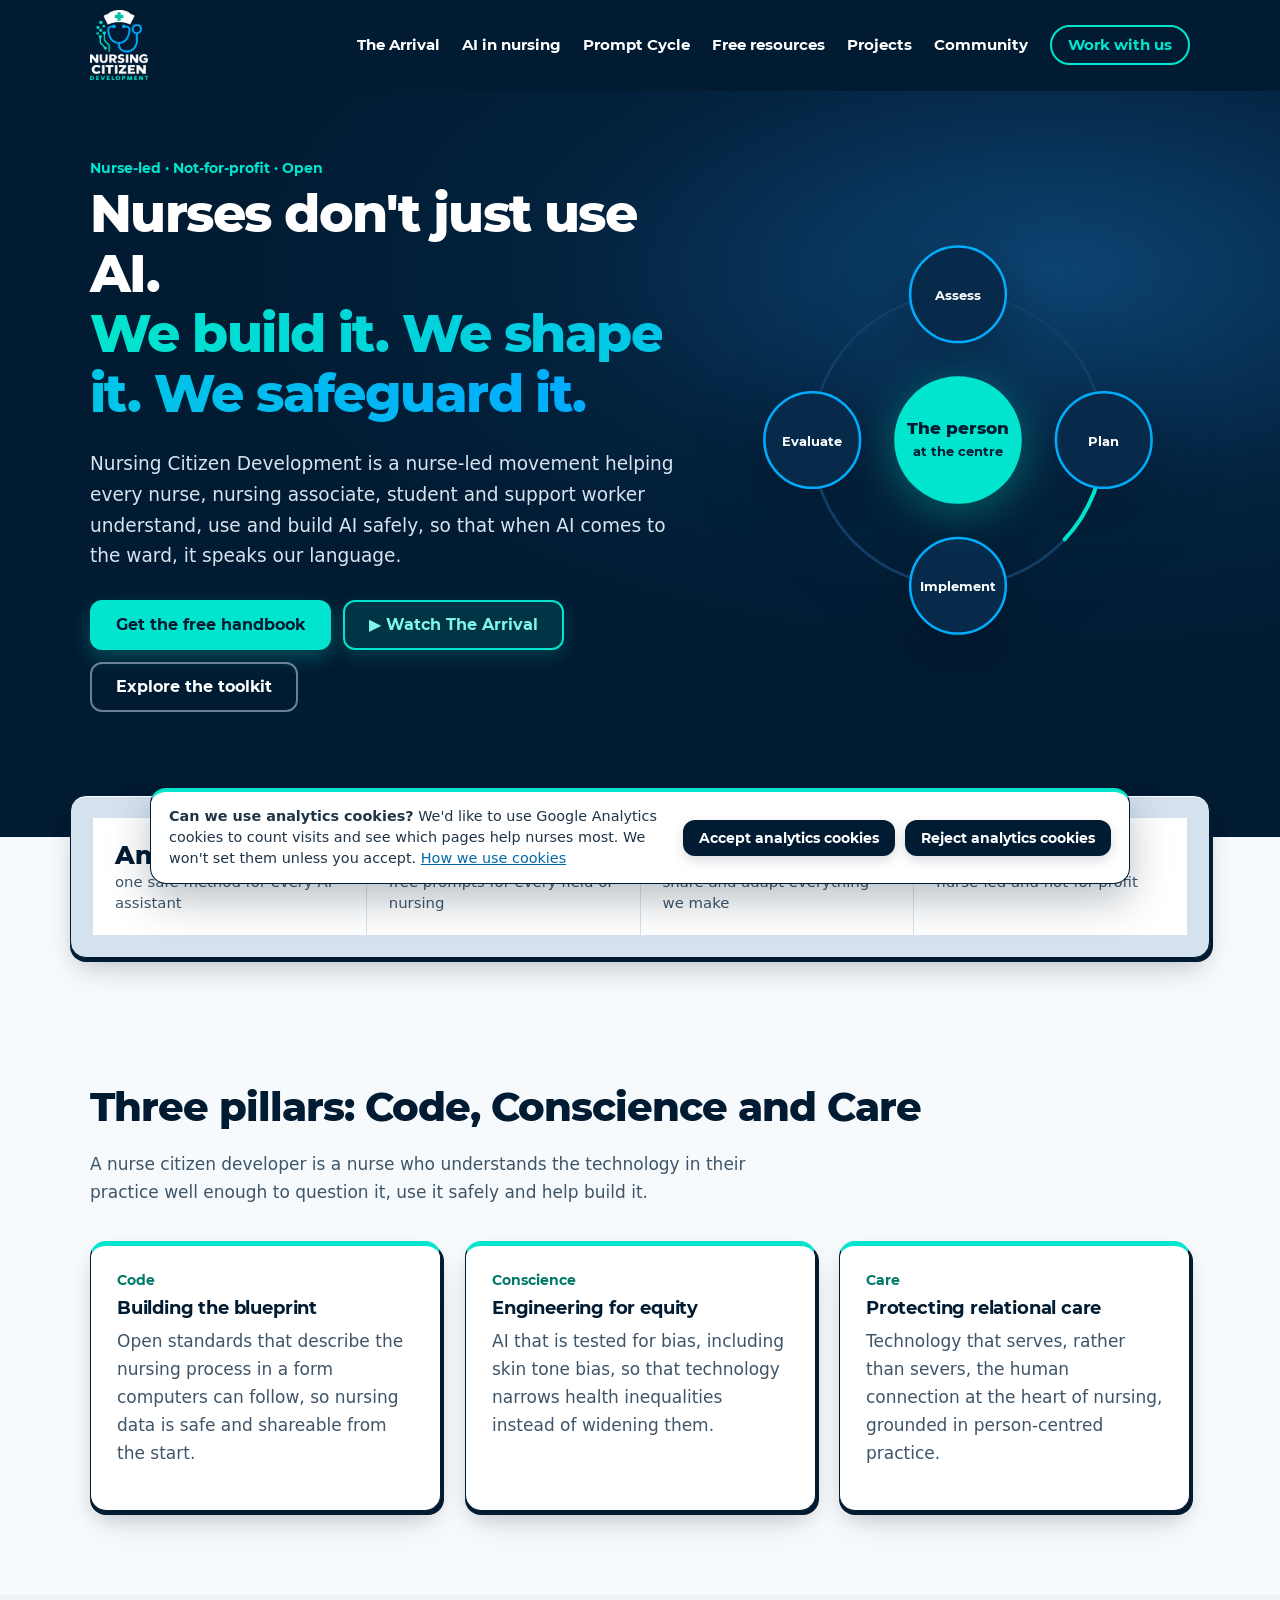
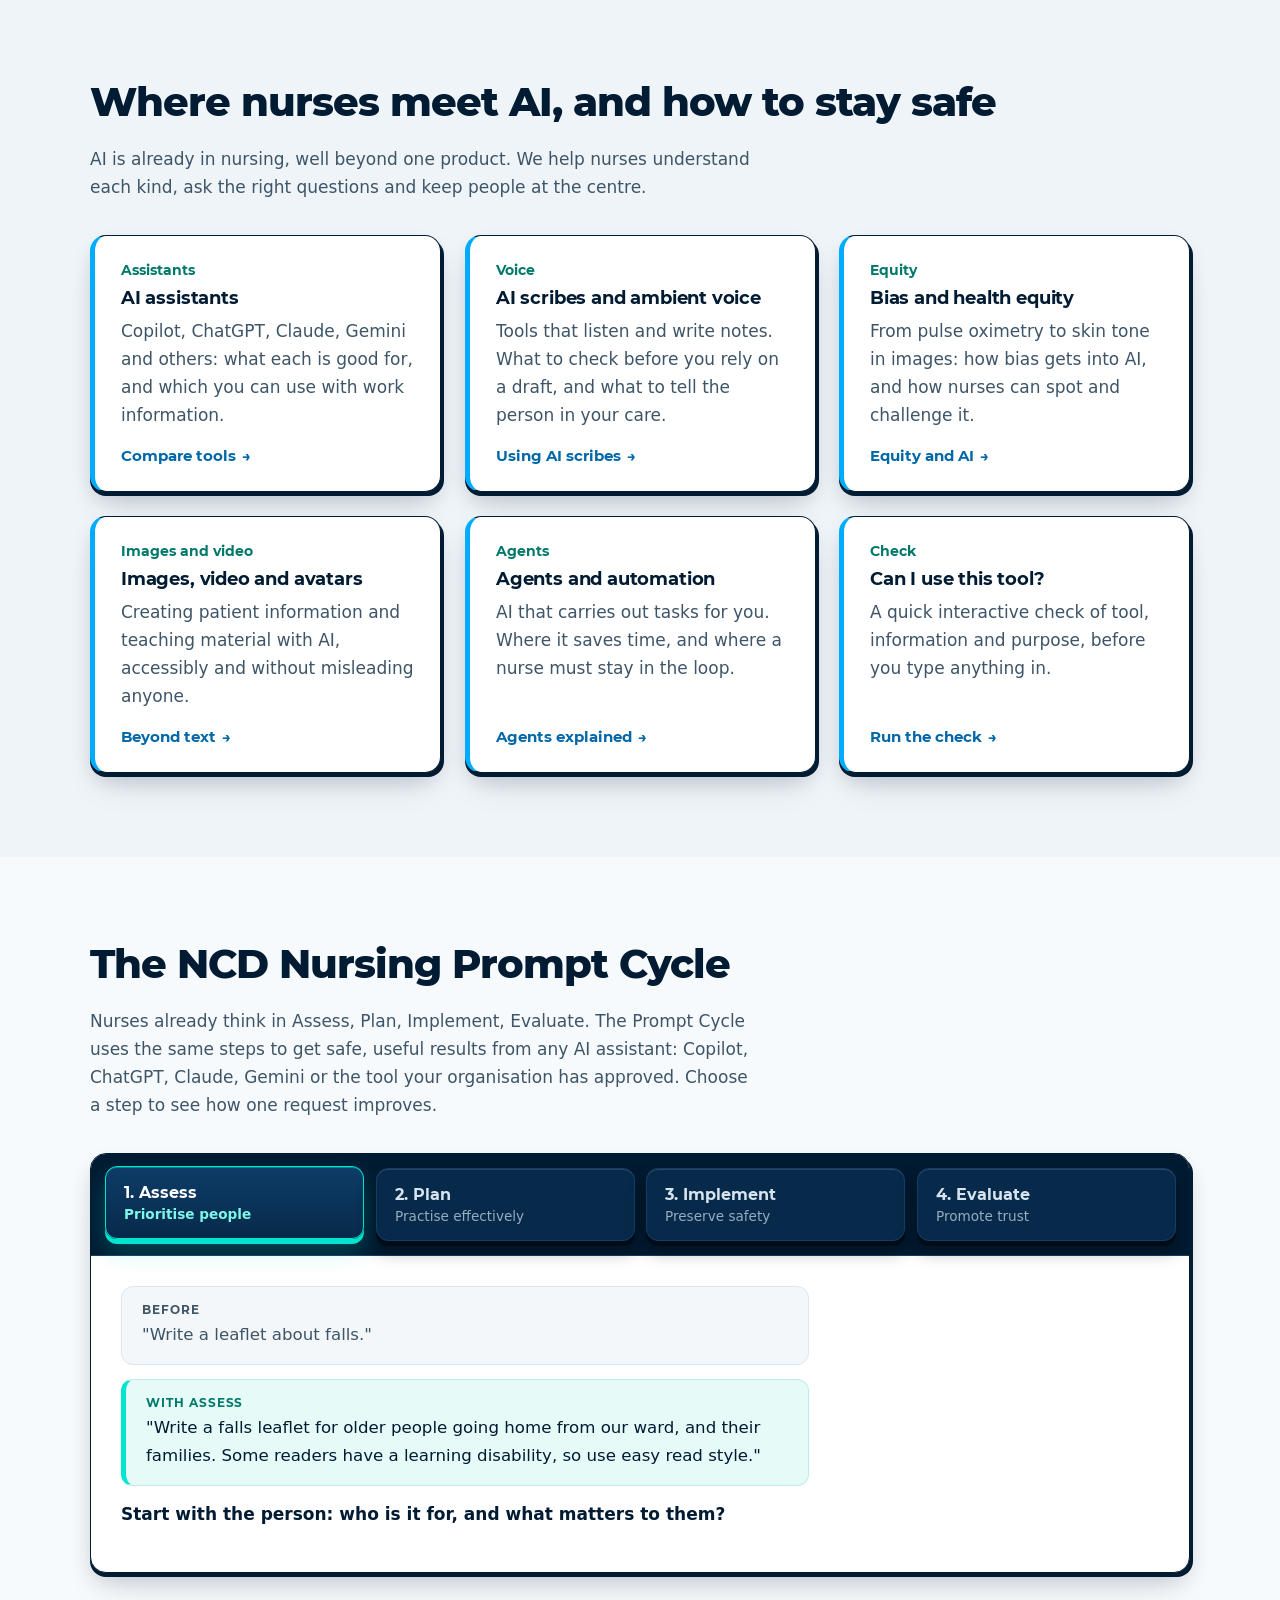
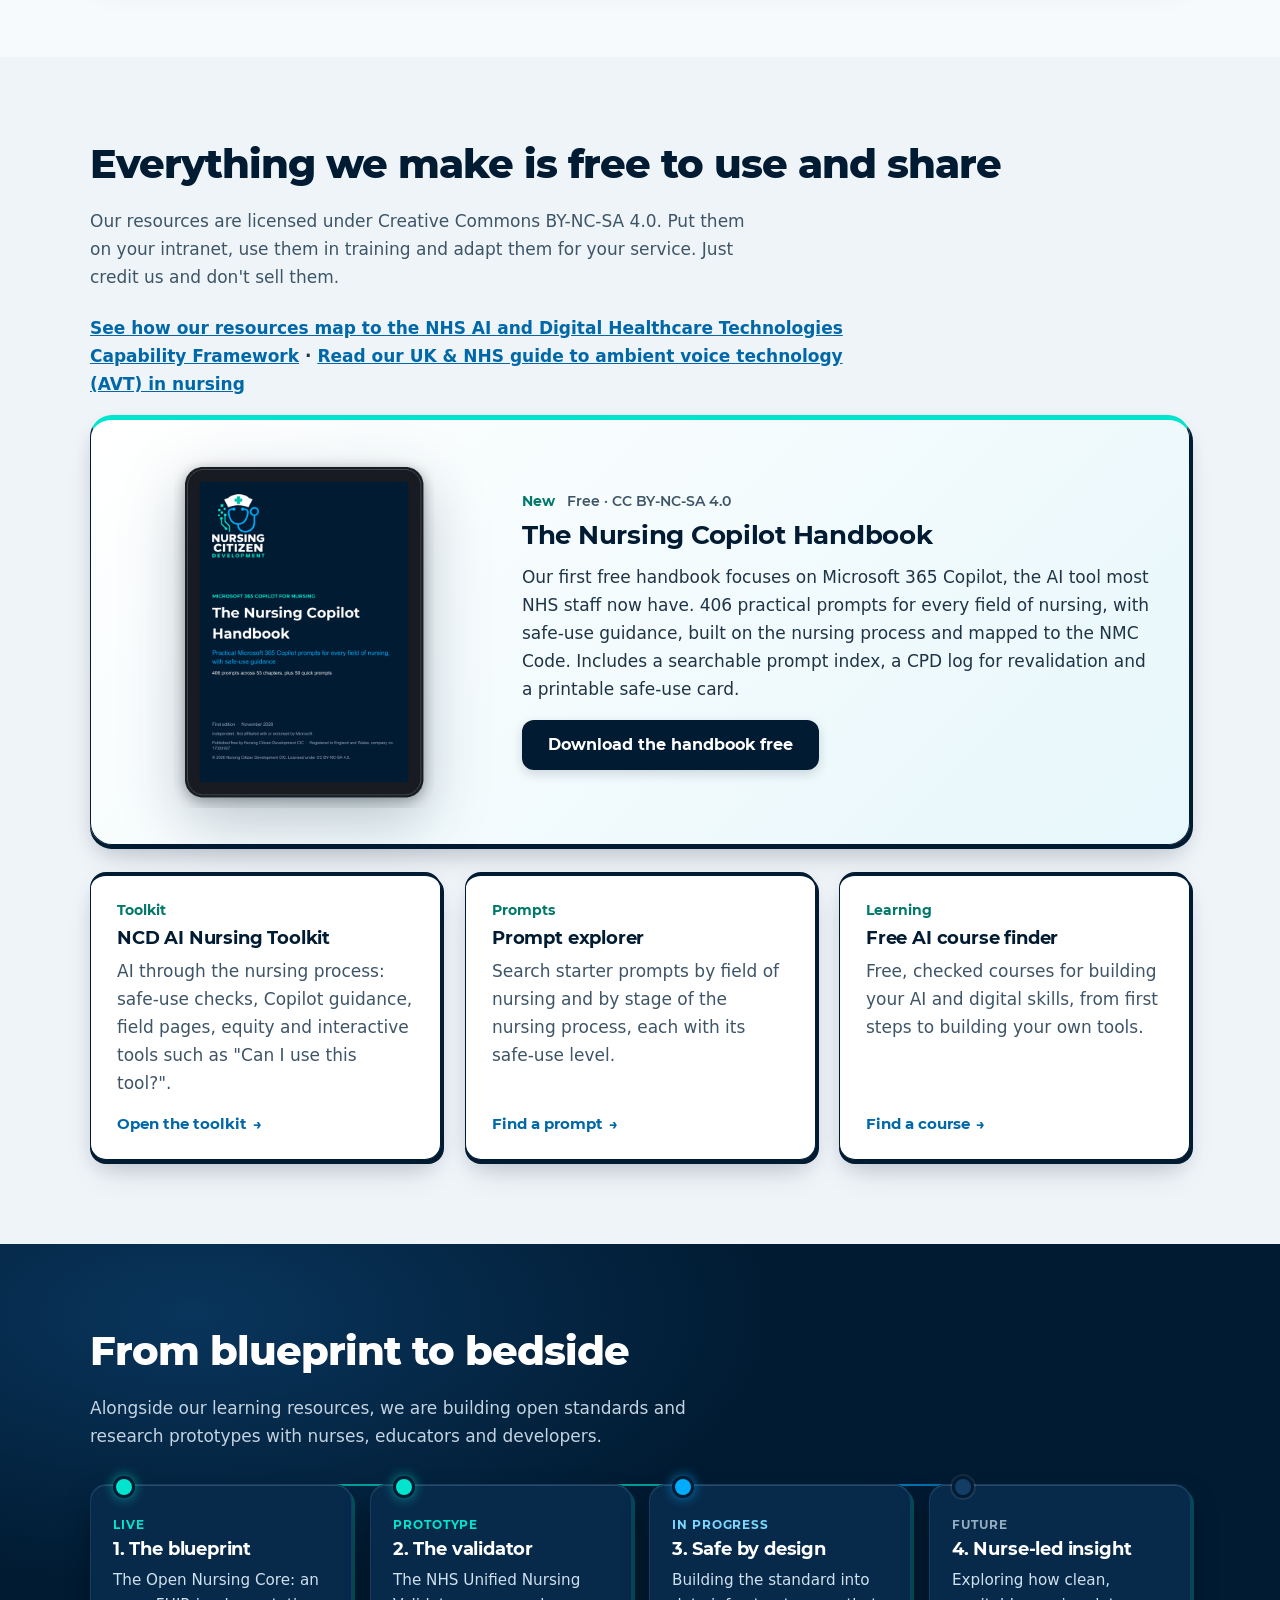
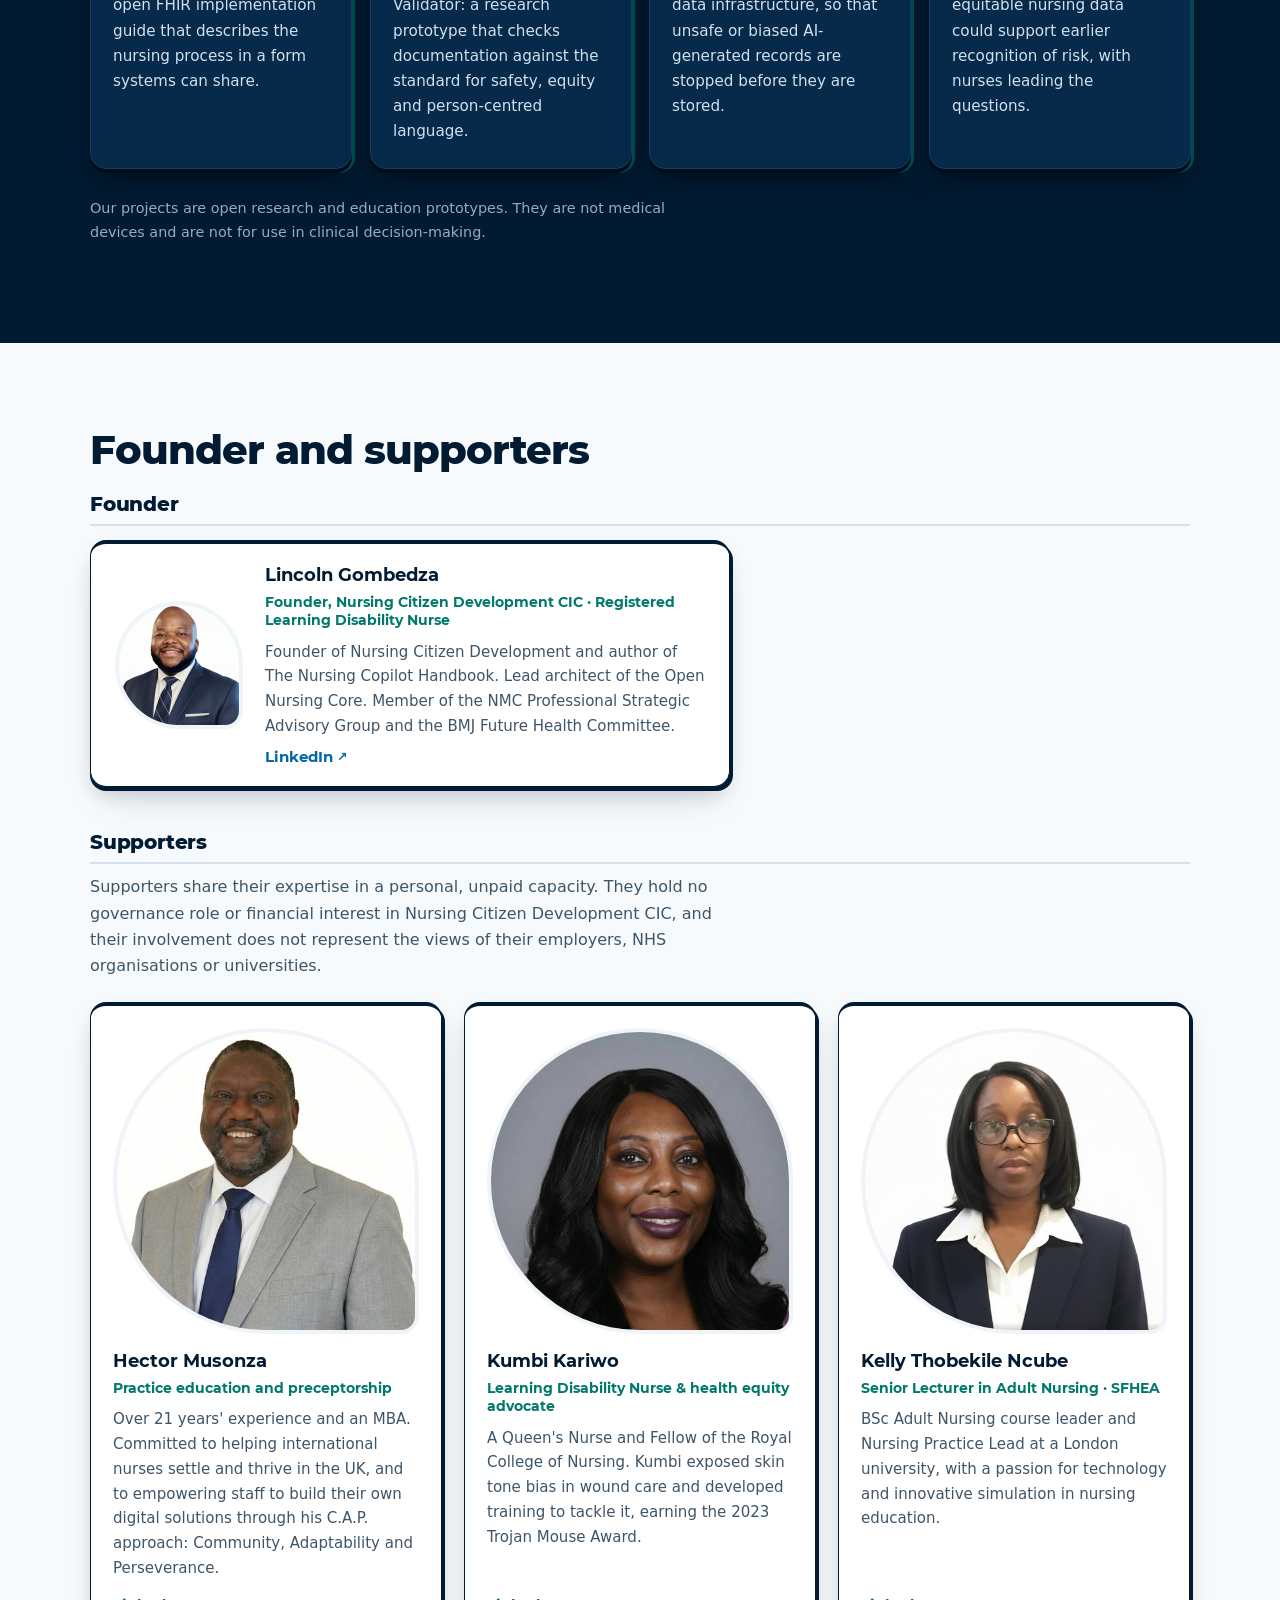
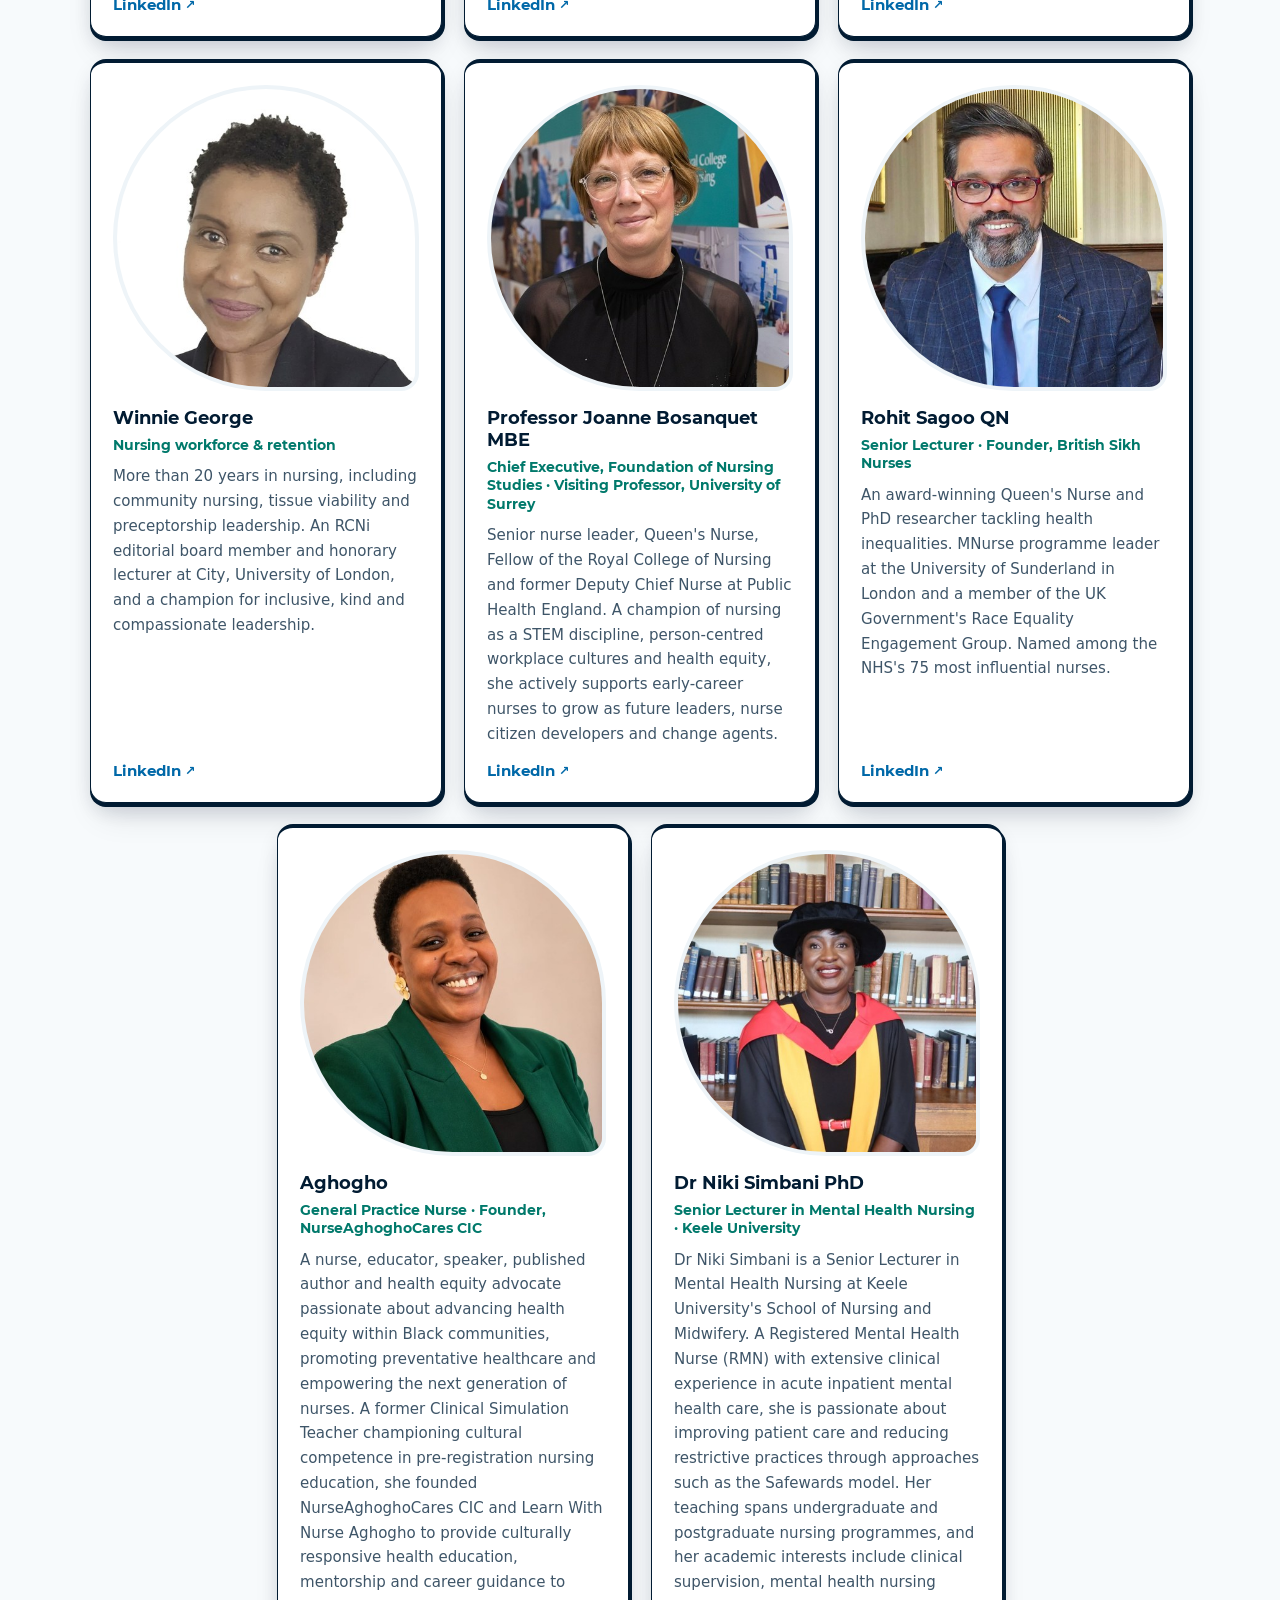
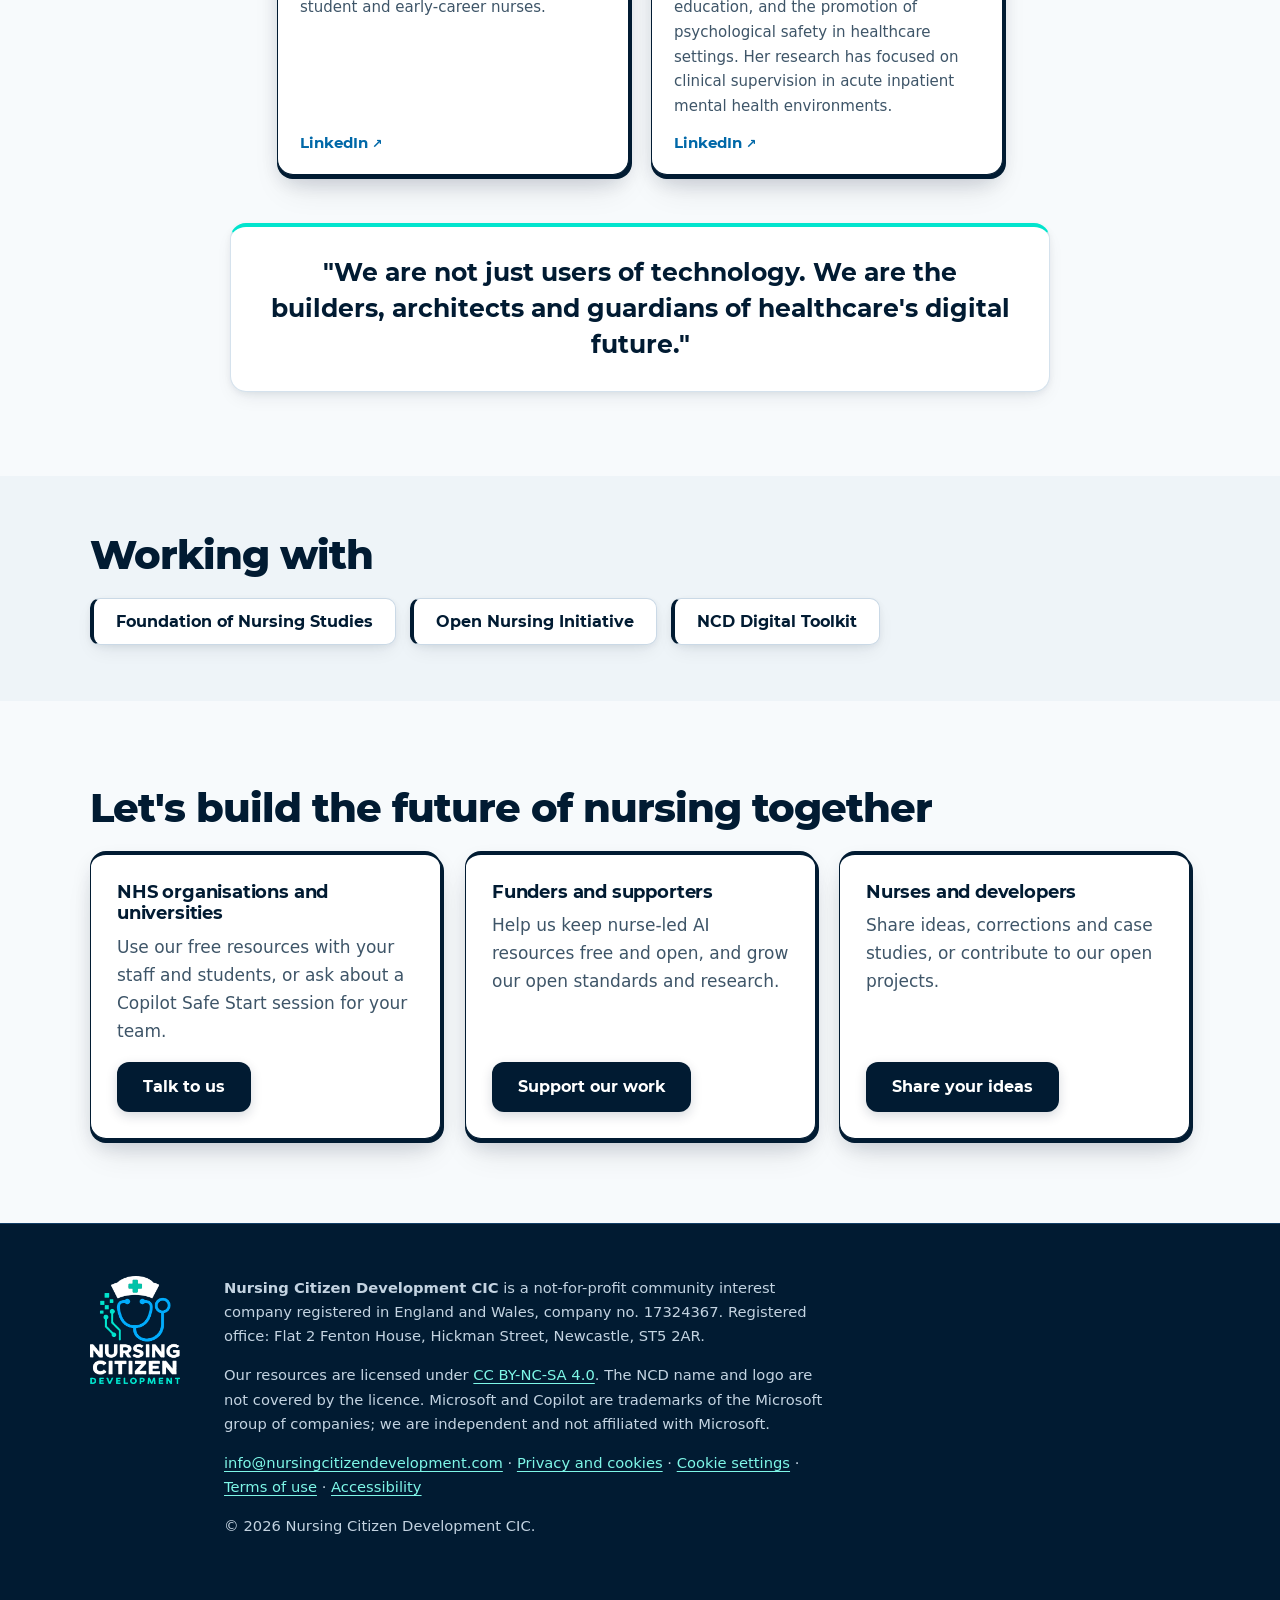
==== commit b124f866: "Add Ambient Voice Technology (AVT) in Nursing SEO guide with Article + FAQPage Schema" ====
--- a/index.html
+++ b/index.html
@@ -12,11 +12,12 @@
 <meta property="og:url" content="https://nursingcitizendevelopment.com/">
 <meta property="og:image" content="https://nursingcitizendevelopment.com/assets/og-image.jpg">
 <meta name="twitter:card" content="summary_large_image">
+<meta name="p:domain_verify" content="8f45fef9be6acecc770f19bf44e7a438">
 <link rel="stylesheet" href="assets/site.css">
 <script src="assets/site.js" defer></script>
 <script src="assets/consent.js" defer></script>
 <script type="application/ld+json">
-{"@context": "https://schema.org", "@graph": [{"@type": "Organization", "@id": "https://nursingcitizendevelopment.com/#org", "name": "Nursing Citizen Development", "legalName": "Nursing Citizen Development CIC", "alternateName": "NCD", "url": "https://nursingcitizendevelopment.com/", "logo": "https://nursingcitizendevelopment.com/assets/ncd-logo-positive.png", "email": "info@nursingcitizendevelopment.com", "foundingDate": "2026-07-07", "description": "A nurse-led, not-for-profit community interest company helping nurses, nursing associates, students and support workers understand, use and build AI safely.", "identifier": {"@type": "PropertyValue", "propertyID": "Companies House", "value": "17324367"}, "address": {"@type": "PostalAddress", "addressCountry": "GB"}, "founder": {"@id": "https://nursingcitizendevelopment.com/#lincoln"}, "sameAs": ["https://www.linkedin.com/company/nursing-citizen-development/", "https://www.facebook.com/nursingcitizendevelopment", "https://www.linkedin.com/in/lincolngombedza/", "https://www.tiktok.com/@nursecitizendeveloper", "https://www.instagram.com/nursingcitizendevelopment/", "https://github.com/Clinical-Quality-Artifical-Intelligence"], "knowsAbout": ["Artificial intelligence in nursing", "Microsoft 365 Copilot", "AI literacy", "Digital nursing", "Health equity", "Nursing process"], "member": [{"@id": "https://nursingcitizendevelopment.com/#lincoln"}, {"@id": "https://nursingcitizendevelopment.com/#hector"}, {"@id": "https://nursingcitizendevelopment.com/#kumbi"}, {"@id": "https://nursingcitizendevelopment.com/#kelly"}]}, {"@type": "WebSite", "@id": "https://nursingcitizendevelopment.com/#website", "name": "Nursing Citizen Development", "url": "https://nursingcitizendevelopment.com/", "publisher": {"@id": "https://nursingcitizendevelopment.com/#org"}, "inLanguage": "en-GB"}, {"@type": "Person", "@id": "https://nursingcitizendevelopment.com/#lincoln", "name": "Lincoln Gombedza", "jobTitle": "Founder", "description": "Registered Learning Disability Nurse; author of The Nursing Copilot Handbook", "image": "https://nursingcitizendevelopment.com/assets/team/lincoln.jpg", "sameAs": ["https://www.linkedin.com/in/lincolngombedza/"]}, {"@type": "Person", "@id": "https://nursingcitizendevelopment.com/#hector", "name": "Hector Musonza", "jobTitle": "Practice Education and Preceptorship Lead", "image": "https://nursingcitizendevelopment.com/assets/team/hector.jpg", "sameAs": ["https://www.linkedin.com/in/fungai-hector-musonza-4a573371/"]}, {"@type": "Person", "@id": "https://nursingcitizendevelopment.com/#kumbi", "name": "Kumbi Kariwo", "jobTitle": "Learning Disability Nurse and Health Inequalities Lead", "image": "https://nursingcitizendevelopment.com/assets/team/kumbi.jpg", "sameAs": ["https://www.linkedin.com/in/kumbi-kariwo-frcn-qn/"]}, {"@type": "Person", "@id": "https://nursingcitizendevelopment.com/#kelly", "name": "Kelly Thobekile Ncube", "jobTitle": "Senior Lecturer in Adult Nursing", "image": "https://nursingcitizendevelopment.com/assets/team/kelly.jpg", "sameAs": ["https://www.linkedin.com/in/kelly-thobekile-ncube-24502069/"]}, {"@type": "Book", "name": "The Nursing Copilot Handbook", "url": "https://handbook.nursingcitizendevelopment.com/", "author": {"@id": "https://nursingcitizendevelopment.com/#lincoln"}, "publisher": {"@id": "https://nursingcitizendevelopment.com/#org"}, "isAccessibleForFree": true, "license": "https://creativecommons.org/licenses/by-nc-sa/4.0/", "bookFormat": "https://schema.org/EBook", "inLanguage": "en-GB"}, {"@type": "WebSite", "name": "NCD AI Nursing Toolkit", "url": "https://practicedev.cloud/", "publisher": {"@id": "https://nursingcitizendevelopment.com/#org"}, "isAccessibleForFree": true}]}
+{"@context": "https://schema.org", "@graph": [{"@type": "Organization", "@id": "https://nursingcitizendevelopment.com/#org", "name": "Nursing Citizen Development", "legalName": "Nursing Citizen Development CIC", "alternateName": "NCD", "url": "https://nursingcitizendevelopment.com/", "logo": "https://nursingcitizendevelopment.com/assets/ncd-logo-positive.png", "email": "info@nursingcitizendevelopment.com", "foundingDate": "2026-07-07", "description": "A nurse-led, not-for-profit community interest company helping nurses, nursing associates, students and support workers understand, use and build AI safely.", "identifier": {"@type": "PropertyValue", "propertyID": "Companies House", "value": "17324367"}, "address": {"@type": "PostalAddress", "addressCountry": "GB"}, "founder": {"@id": "https://nursingcitizendevelopment.com/#lincoln"}, "sameAs": ["https://www.linkedin.com/company/nursing-citizen-development/", "https://www.facebook.com/nursingcitizendevelopment", "https://www.youtube.com/@NurseCitizenDeveloper", "https://uk.pinterest.com/nursingcitizendevelopment/", "https://linktr.ee/nursingcitizendevelopment", "https://www.linkedin.com/in/lincolngombedza/", "https://www.tiktok.com/@nursecitizendeveloper", "https://www.instagram.com/nursingcitizendevelopment/", "https://github.com/Clinical-Quality-Artifical-Intelligence"], "knowsAbout": ["Artificial intelligence in nursing", "Microsoft 365 Copilot", "AI literacy", "Digital nursing", "Health equity", "Nursing process"], "member": [{"@id": "https://nursingcitizendevelopment.com/#lincoln"}, {"@id": "https://nursingcitizendevelopment.com/#hector"}, {"@id": "https://nursingcitizendevelopment.com/#kumbi"}, {"@id": "https://nursingcitizendevelopment.com/#kelly"}]}, {"@type": "WebSite", "@id": "https://nursingcitizendevelopment.com/#website", "name": "Nursing Citizen Development", "url": "https://nursingcitizendevelopment.com/", "publisher": {"@id": "https://nursingcitizendevelopment.com/#org"}, "inLanguage": "en-GB"}, {"@type": "Person", "@id": "https://nursingcitizendevelopment.com/#lincoln", "name": "Lincoln Gombedza", "jobTitle": "Founder", "description": "Registered Learning Disability Nurse; author of The Nursing Copilot Handbook", "image": "https://nursingcitizendevelopment.com/assets/team/lincoln.jpg", "sameAs": ["https://www.linkedin.com/in/lincolngombedza/", "https://orcid.org/0009-0008-1555-1434"]}, {"@type": "Person", "@id": "https://nursingcitizendevelopment.com/#hector", "name": "Hector Musonza", "jobTitle": "Practice Education and Preceptorship Lead", "image": "https://nursingcitizendevelopment.com/assets/team/hector.jpg", "sameAs": ["https://www.linkedin.com/in/fungai-hector-musonza-4a573371/"]}, {"@type": "Person", "@id": "https://nursingcitizendevelopment.com/#kumbi", "name": "Kumbi Kariwo", "jobTitle": "Learning Disability Nurse and Health Inequalities Lead", "image": "https://nursingcitizendevelopment.com/assets/team/kumbi.jpg", "sameAs": ["https://www.linkedin.com/in/kumbi-kariwo-frcn-qn/"]}, {"@type": "Person", "@id": "https://nursingcitizendevelopment.com/#kelly", "name": "Kelly Thobekile Ncube", "jobTitle": "Senior Lecturer in Adult Nursing", "image": "https://nursingcitizendevelopment.com/assets/team/kelly.jpg", "sameAs": ["https://www.linkedin.com/in/kelly-thobekile-ncube-24502069/"]}, {"@type": "Book", "name": "The Nursing Copilot Handbook", "url": "https://handbook.nursingcitizendevelopment.com/", "sameAs": ["https://doi.org/10.5281/zenodo.24613478", "https://zenodo.org/records/24613478"], "identifier": {"@type": "PropertyValue", "propertyID": "DOI", "value": "10.5281/zenodo.24613478"}, "author": {"@id": "https://nursingcitizendevelopment.com/#lincoln"}, "publisher": {"@id": "https://nursingcitizendevelopment.com/#org"}, "isAccessibleForFree": true, "license": "https://creativecommons.org/licenses/by-nc-sa/4.0/", "bookFormat": "https://schema.org/EBook", "inLanguage": "en-GB"}, {"@type": "WebSite", "name": "NCD AI Nursing Toolkit", "url": "https://practicedev.cloud/", "publisher": {"@id": "https://nursingcitizendevelopment.com/#org"}, "isAccessibleForFree": true}]}
 </script>
 </head>
 <body>
@@ -154,7 +155,7 @@
   <div class="wrap">
     <h2 id="free-h">Everything we make is free to use and share</h2>
     <p class="intro">Our resources are licensed under Creative Commons BY-NC-SA 4.0. Put them on your intranet, use them in training and adapt them for your service. Just credit us and don't sell them.</p>
-    <p class="mapnote"><a href="capability-framework.html">See how our resources map to the NHS AI and Digital Healthcare Technologies Capability Framework</a></p>
+    <p class="mapnote"><a href="capability-framework.html">See how our resources map to the NHS AI and Digital Healthcare Technologies Capability Framework</a> · <a href="ambient-voice-in-nursing.html">Read our UK &amp; NHS guide to ambient voice technology (AVT) in nursing</a></p>
     <div class="feature">
       <img src="assets/Handbook_Tablet_Mockup.png" width="700" height="947" alt="The Nursing Copilot Handbook shown on a tablet" loading="lazy">
       <div>
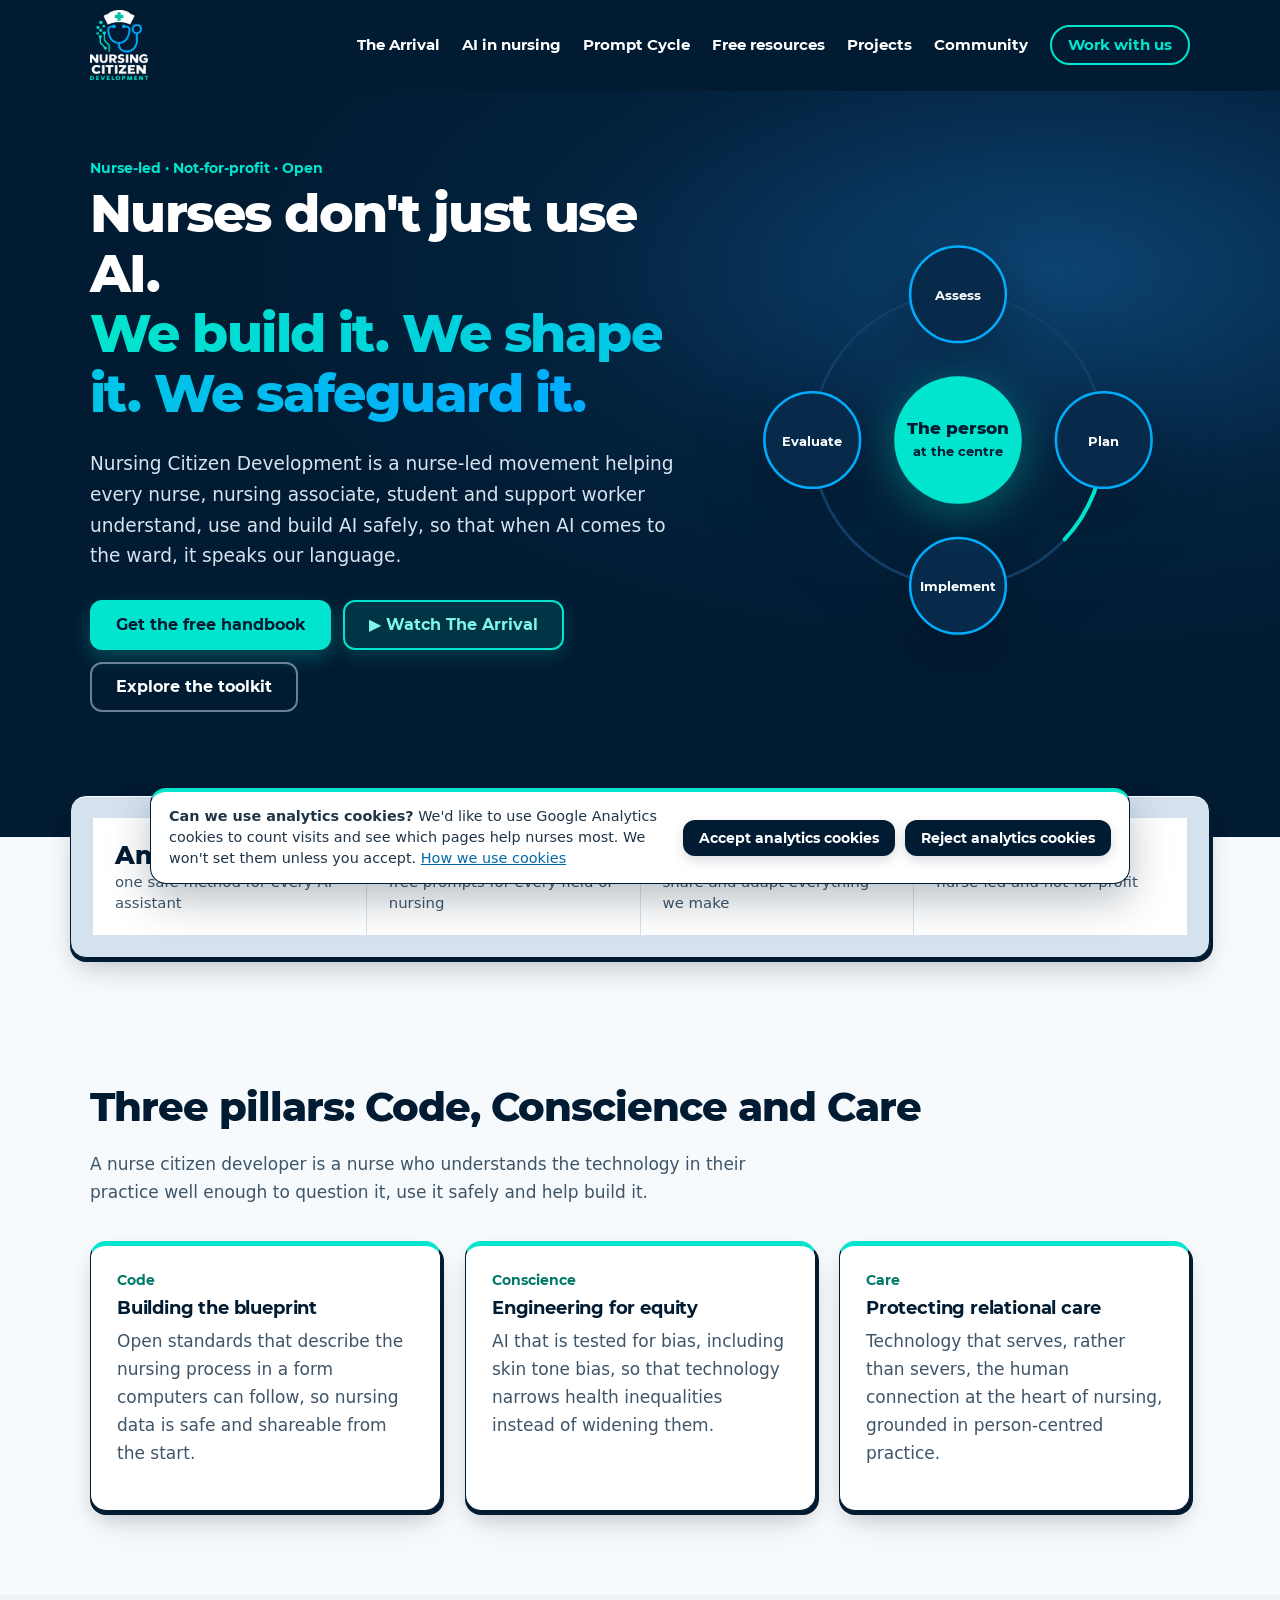
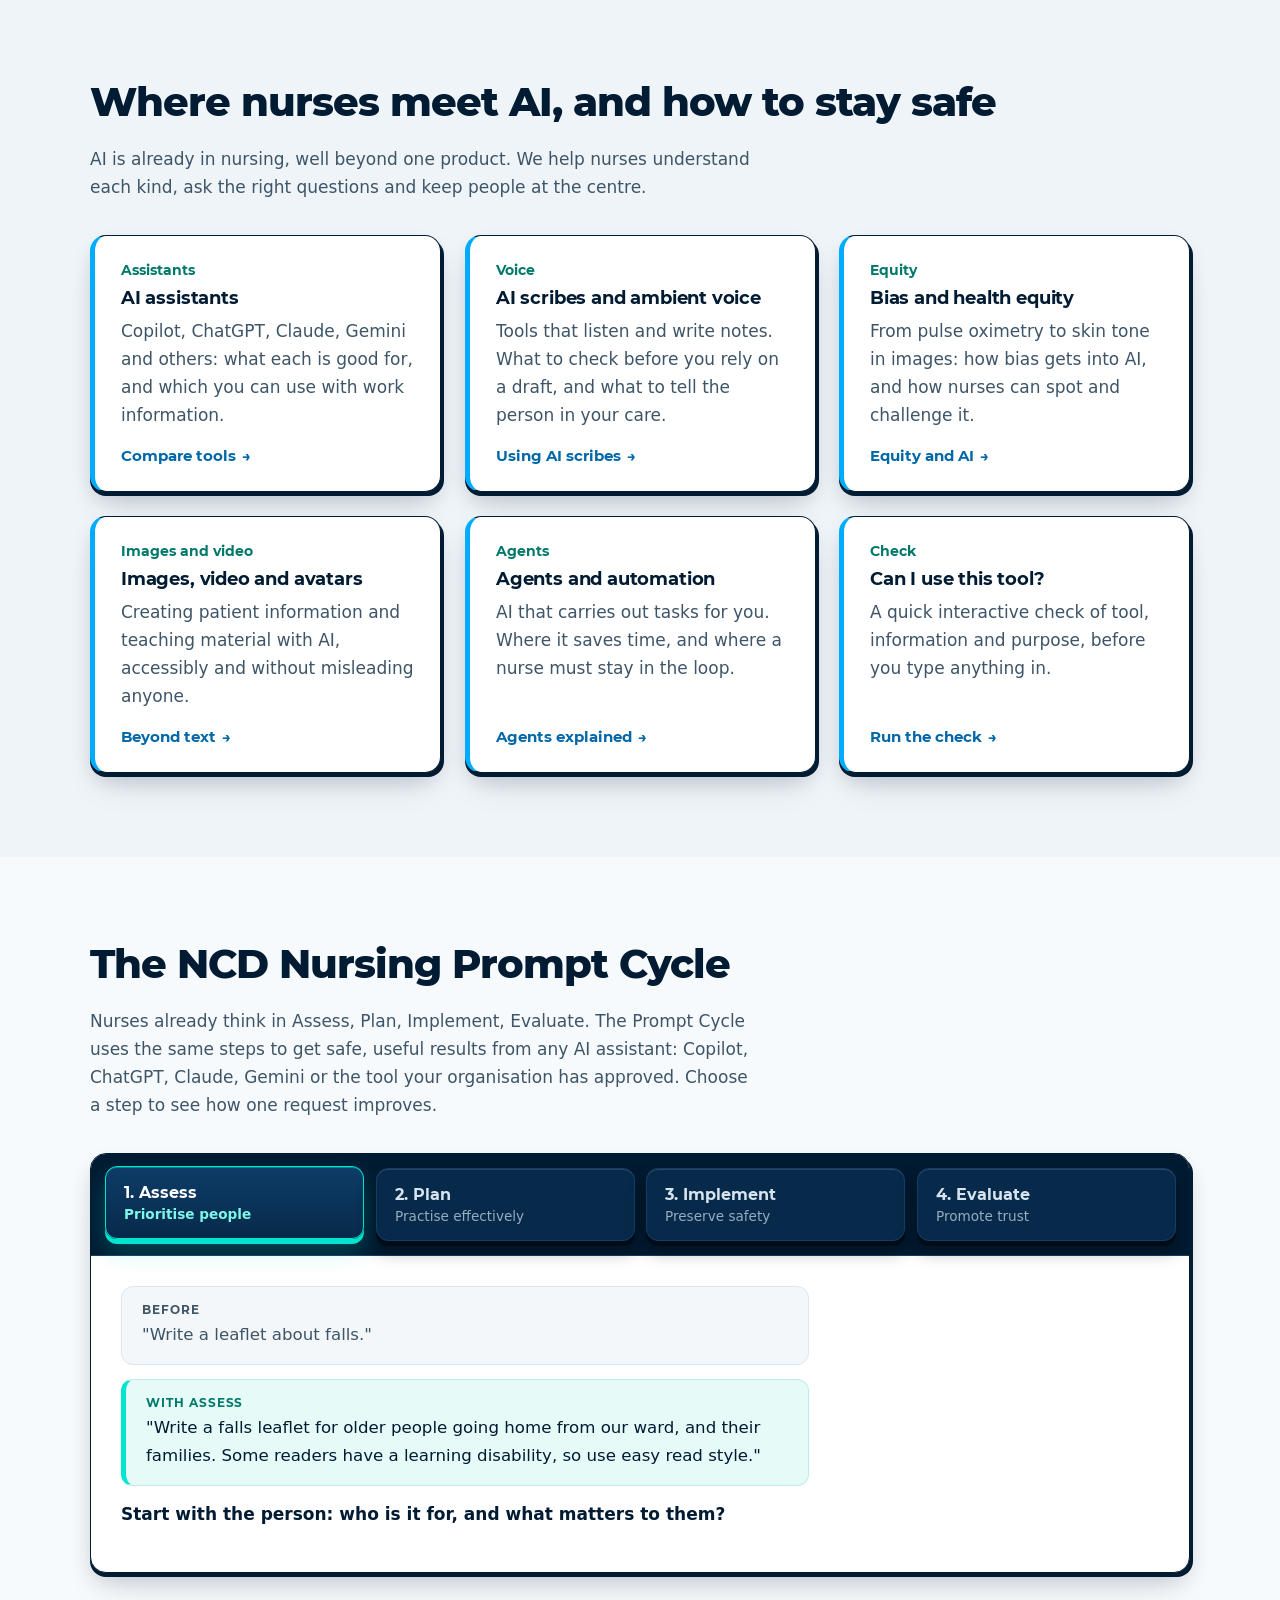
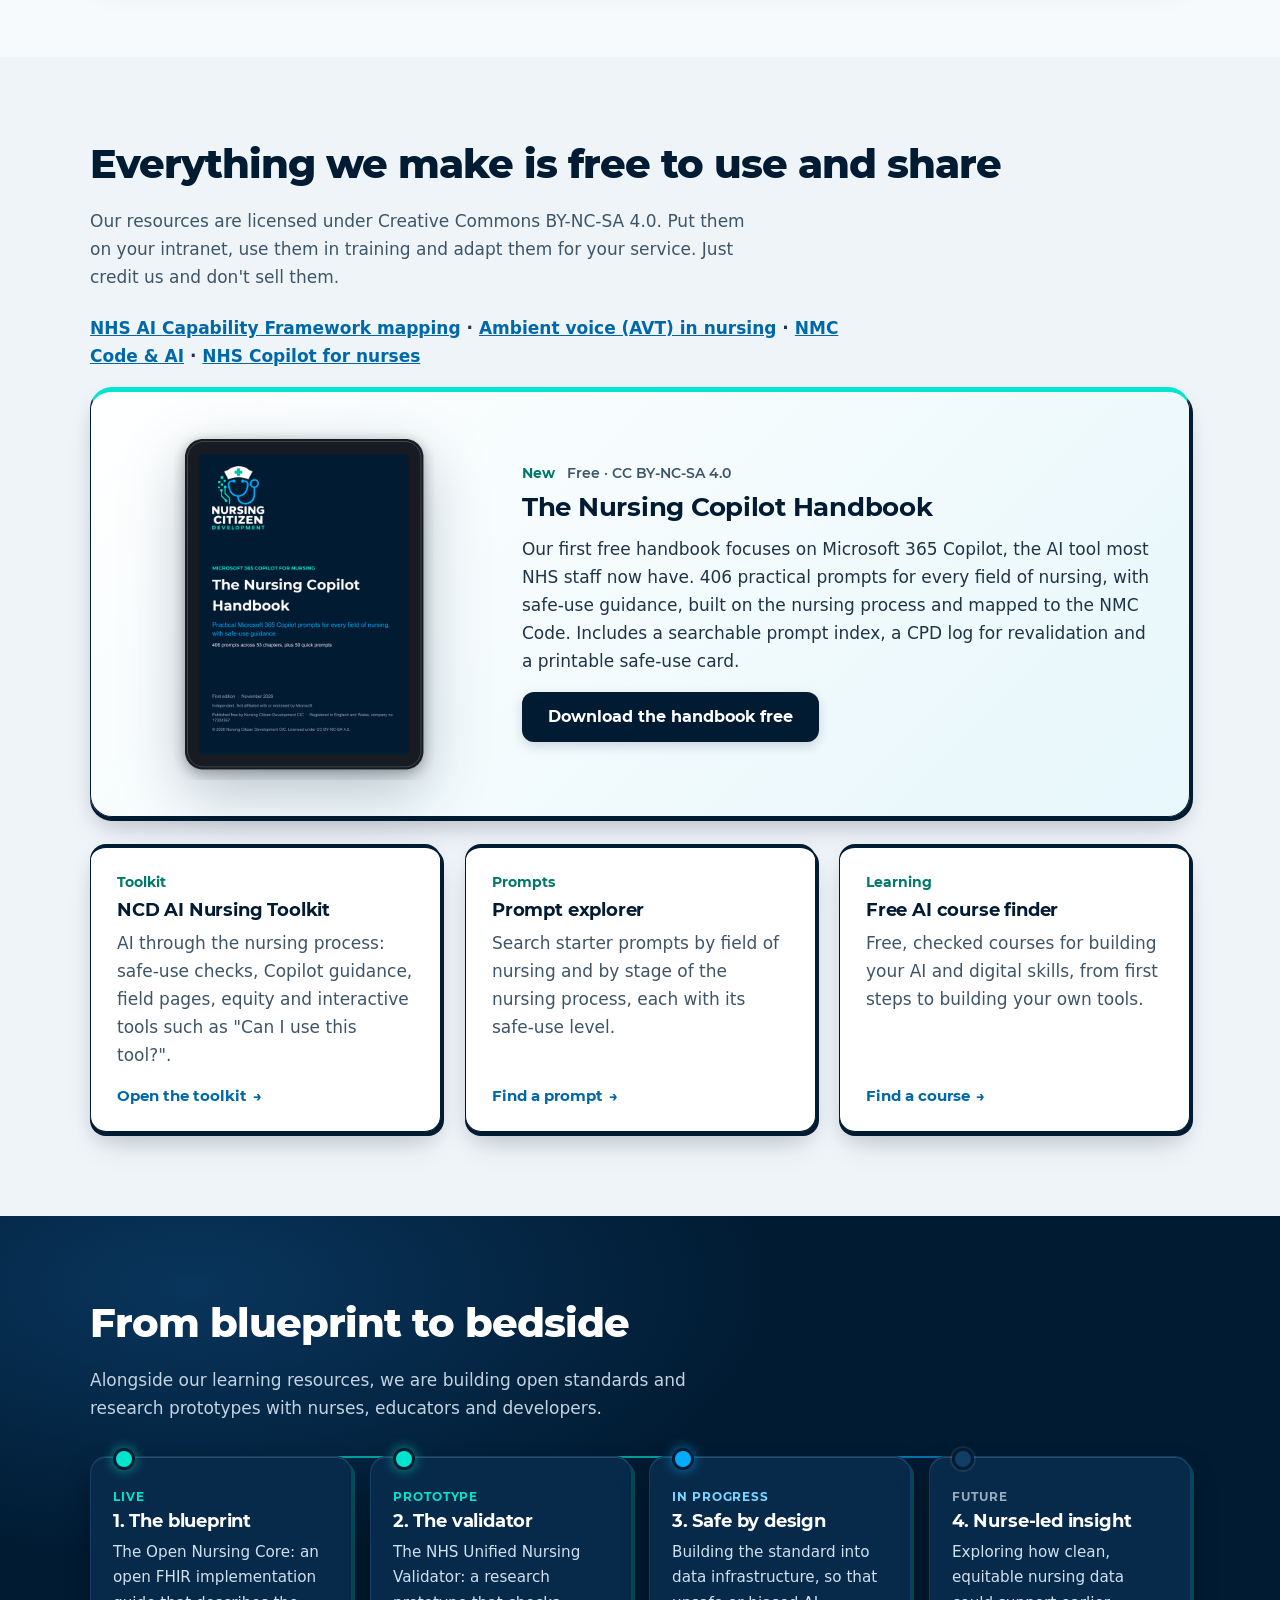
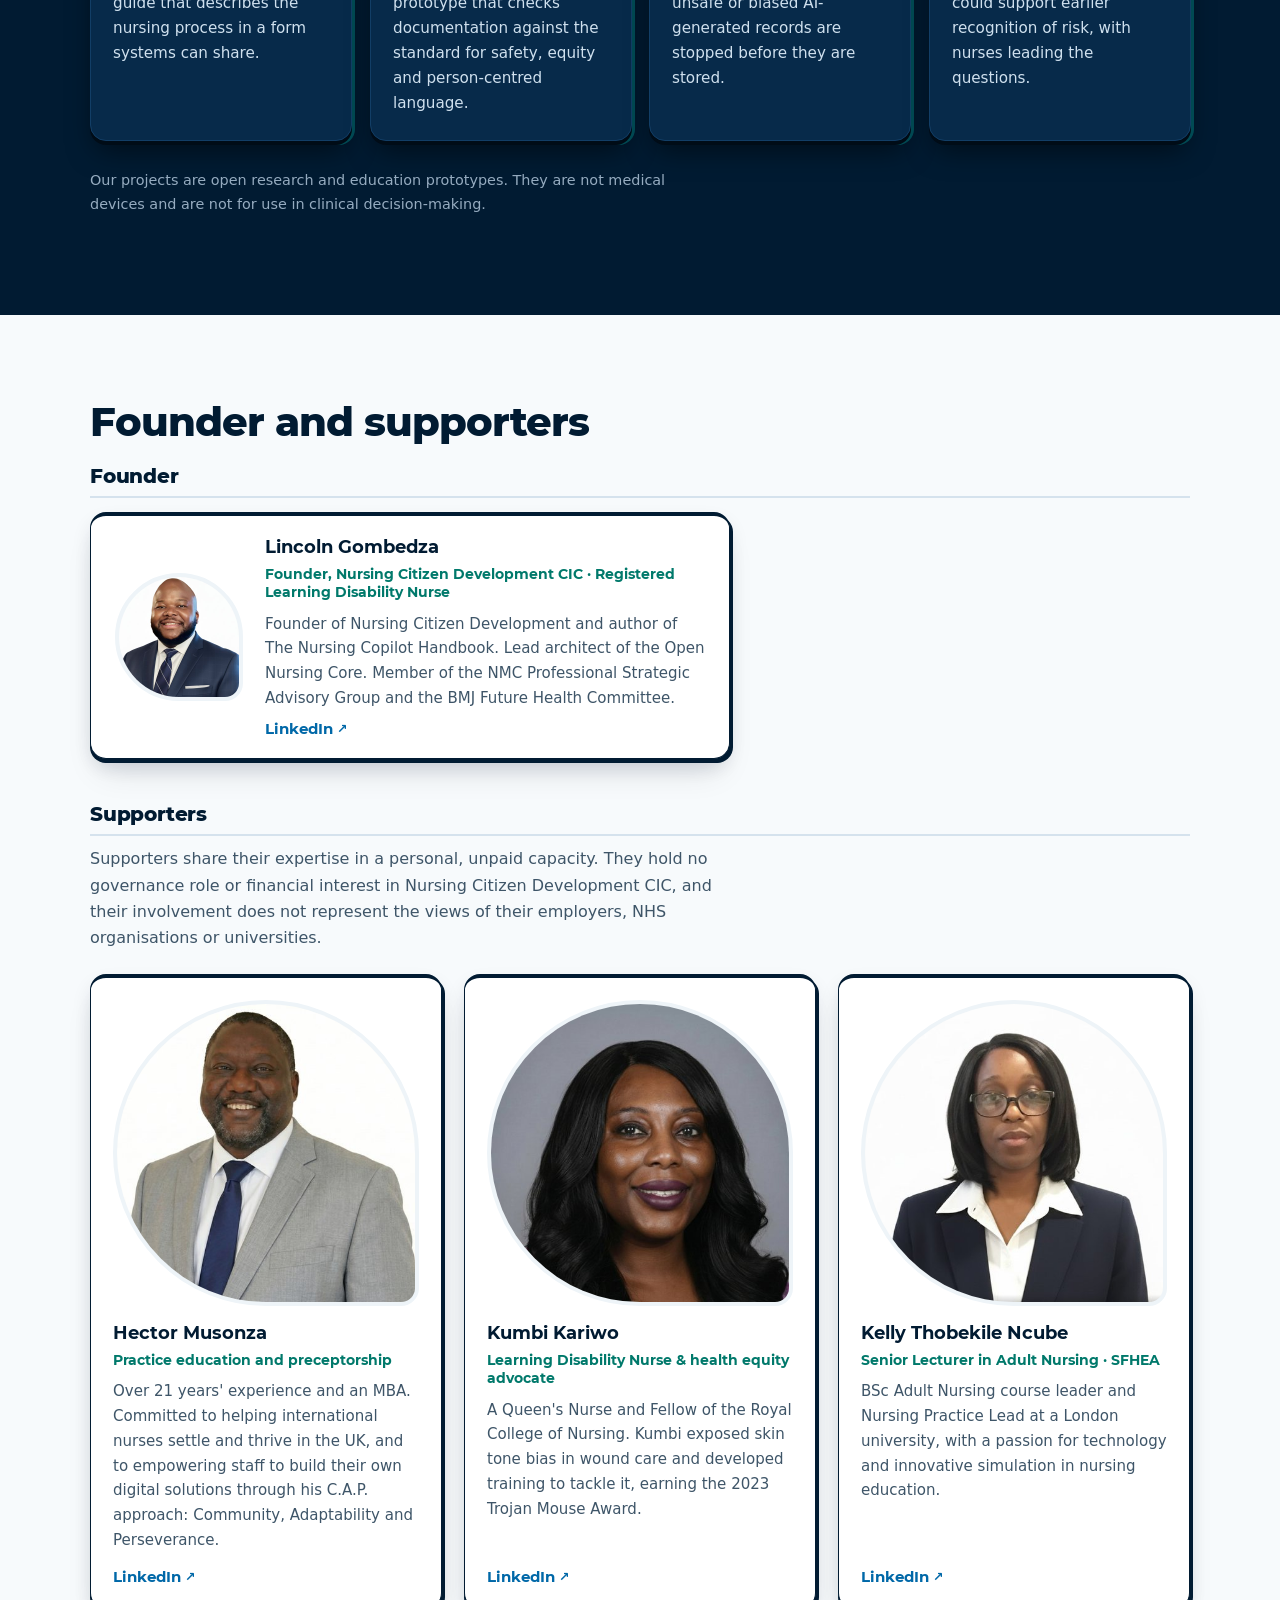
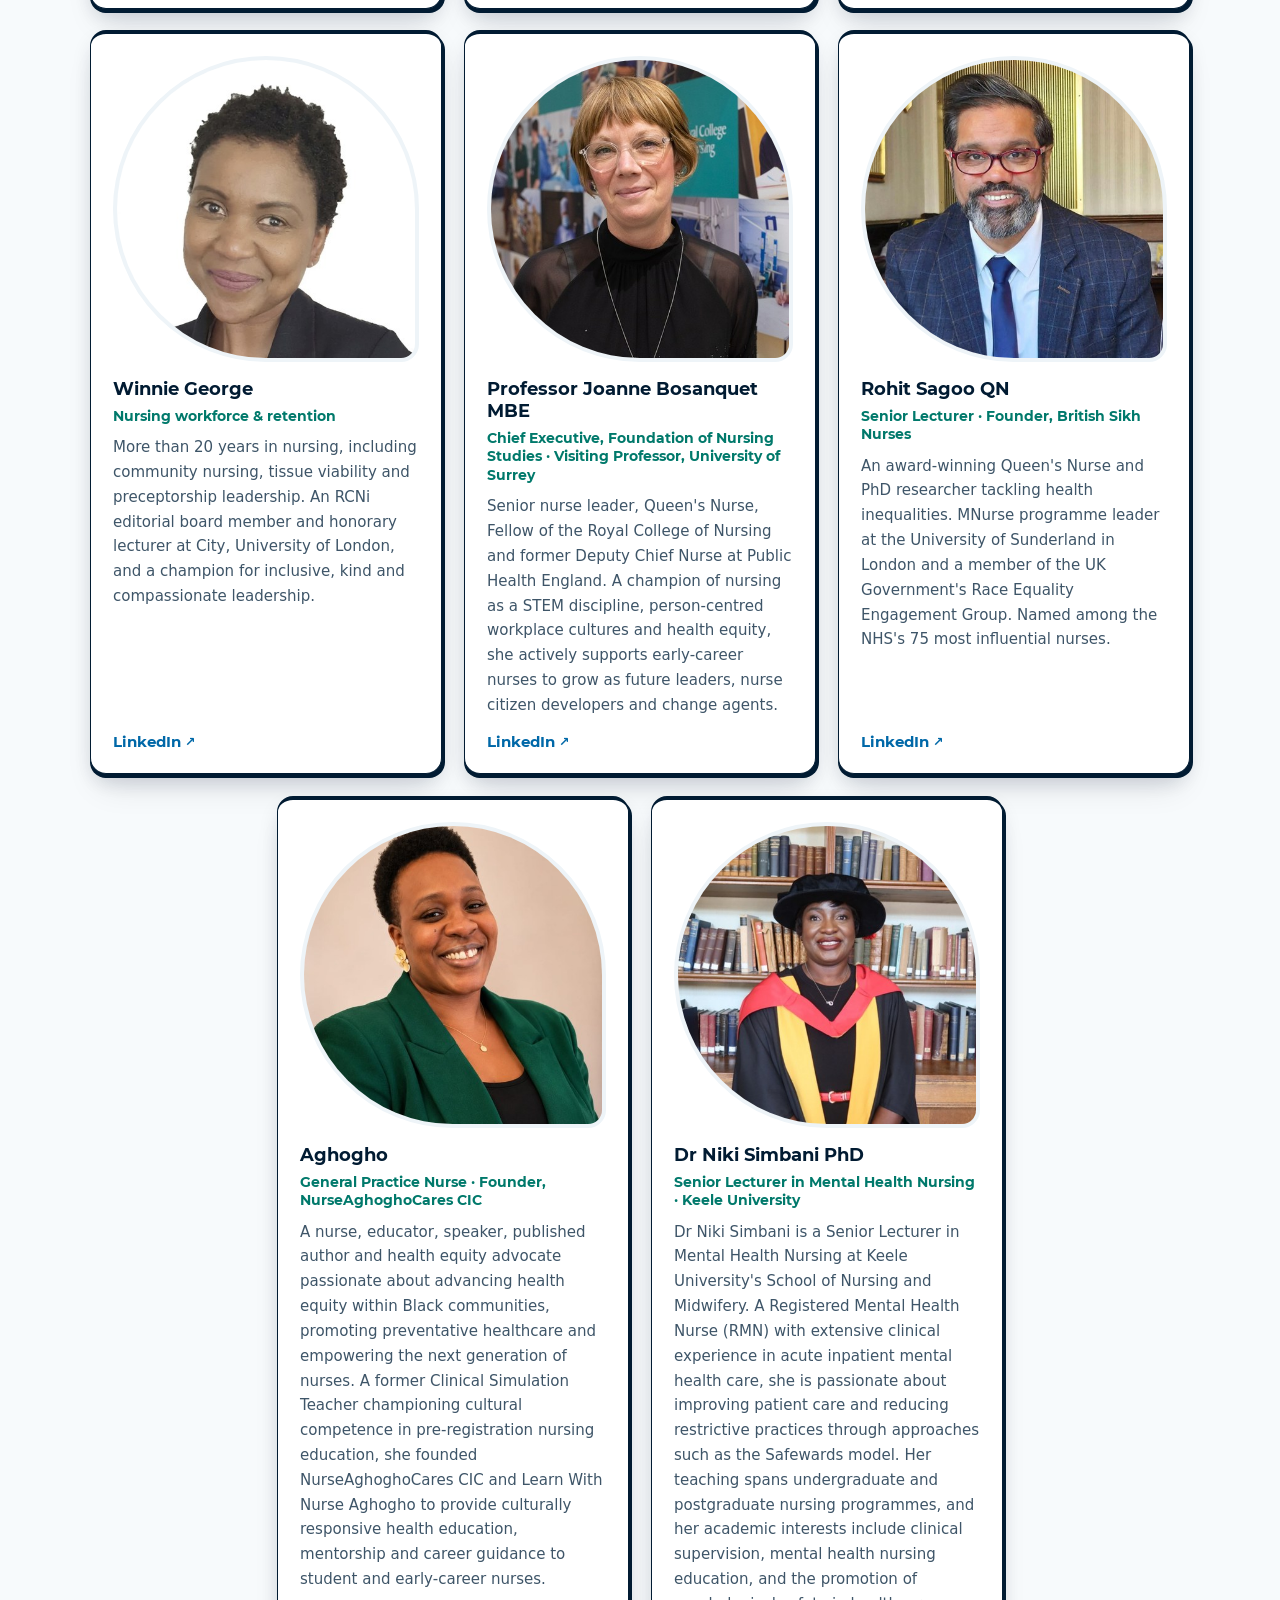
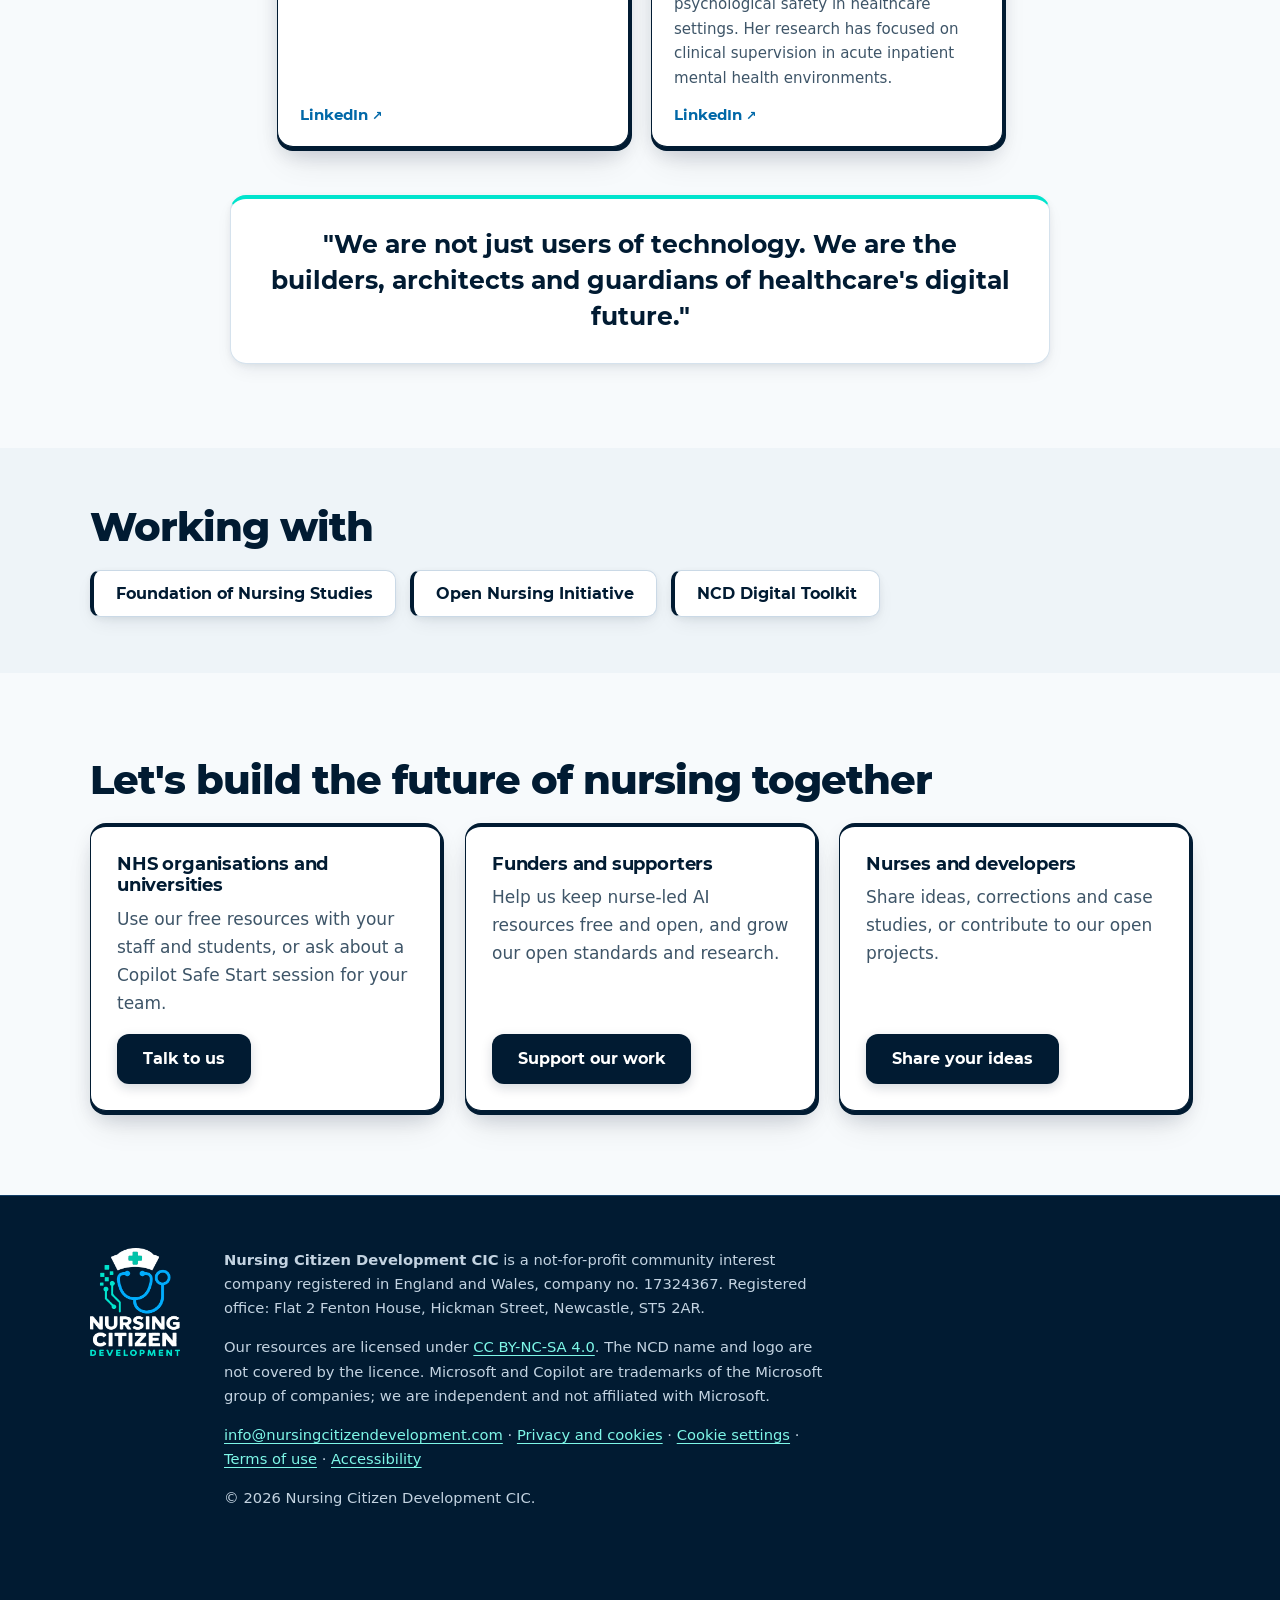
==== commit 2f673ab6: "Add NMC Code & AI and NHS Copilot for Nurses SEO pillar guides with FAQ Schema" ====
--- a/index.html
+++ b/index.html
@@ -13,6 +13,7 @@
 <meta property="og:image" content="https://nursingcitizendevelopment.com/assets/og-image.jpg">
 <meta name="twitter:card" content="summary_large_image">
 <meta name="p:domain_verify" content="8f45fef9be6acecc770f19bf44e7a438">
+<meta name="google-site-verification" content="q55ZDTf2GkcQtJnpIEcWsdEiX_iGb3U-5PilLMHOXRM">
 <link rel="stylesheet" href="assets/site.css">
 <script src="assets/site.js" defer></script>
 <script src="assets/consent.js" defer></script>
@@ -155,7 +156,7 @@
   <div class="wrap">
     <h2 id="free-h">Everything we make is free to use and share</h2>
     <p class="intro">Our resources are licensed under Creative Commons BY-NC-SA 4.0. Put them on your intranet, use them in training and adapt them for your service. Just credit us and don't sell them.</p>
-    <p class="mapnote"><a href="capability-framework.html">See how our resources map to the NHS AI and Digital Healthcare Technologies Capability Framework</a> · <a href="ambient-voice-in-nursing.html">Read our UK &amp; NHS guide to ambient voice technology (AVT) in nursing</a></p>
+    <p class="mapnote"><a href="capability-framework.html">NHS AI Capability Framework mapping</a> · <a href="ambient-voice-in-nursing.html">Ambient voice (AVT) in nursing</a> · <a href="nmc-code-and-ai.html">NMC Code &amp; AI</a> · <a href="nhs-copilot-for-nurses.html">NHS Copilot for nurses</a></p>
     <div class="feature">
       <img src="assets/Handbook_Tablet_Mockup.png" width="700" height="947" alt="The Nursing Copilot Handbook shown on a tablet" loading="lazy">
       <div>
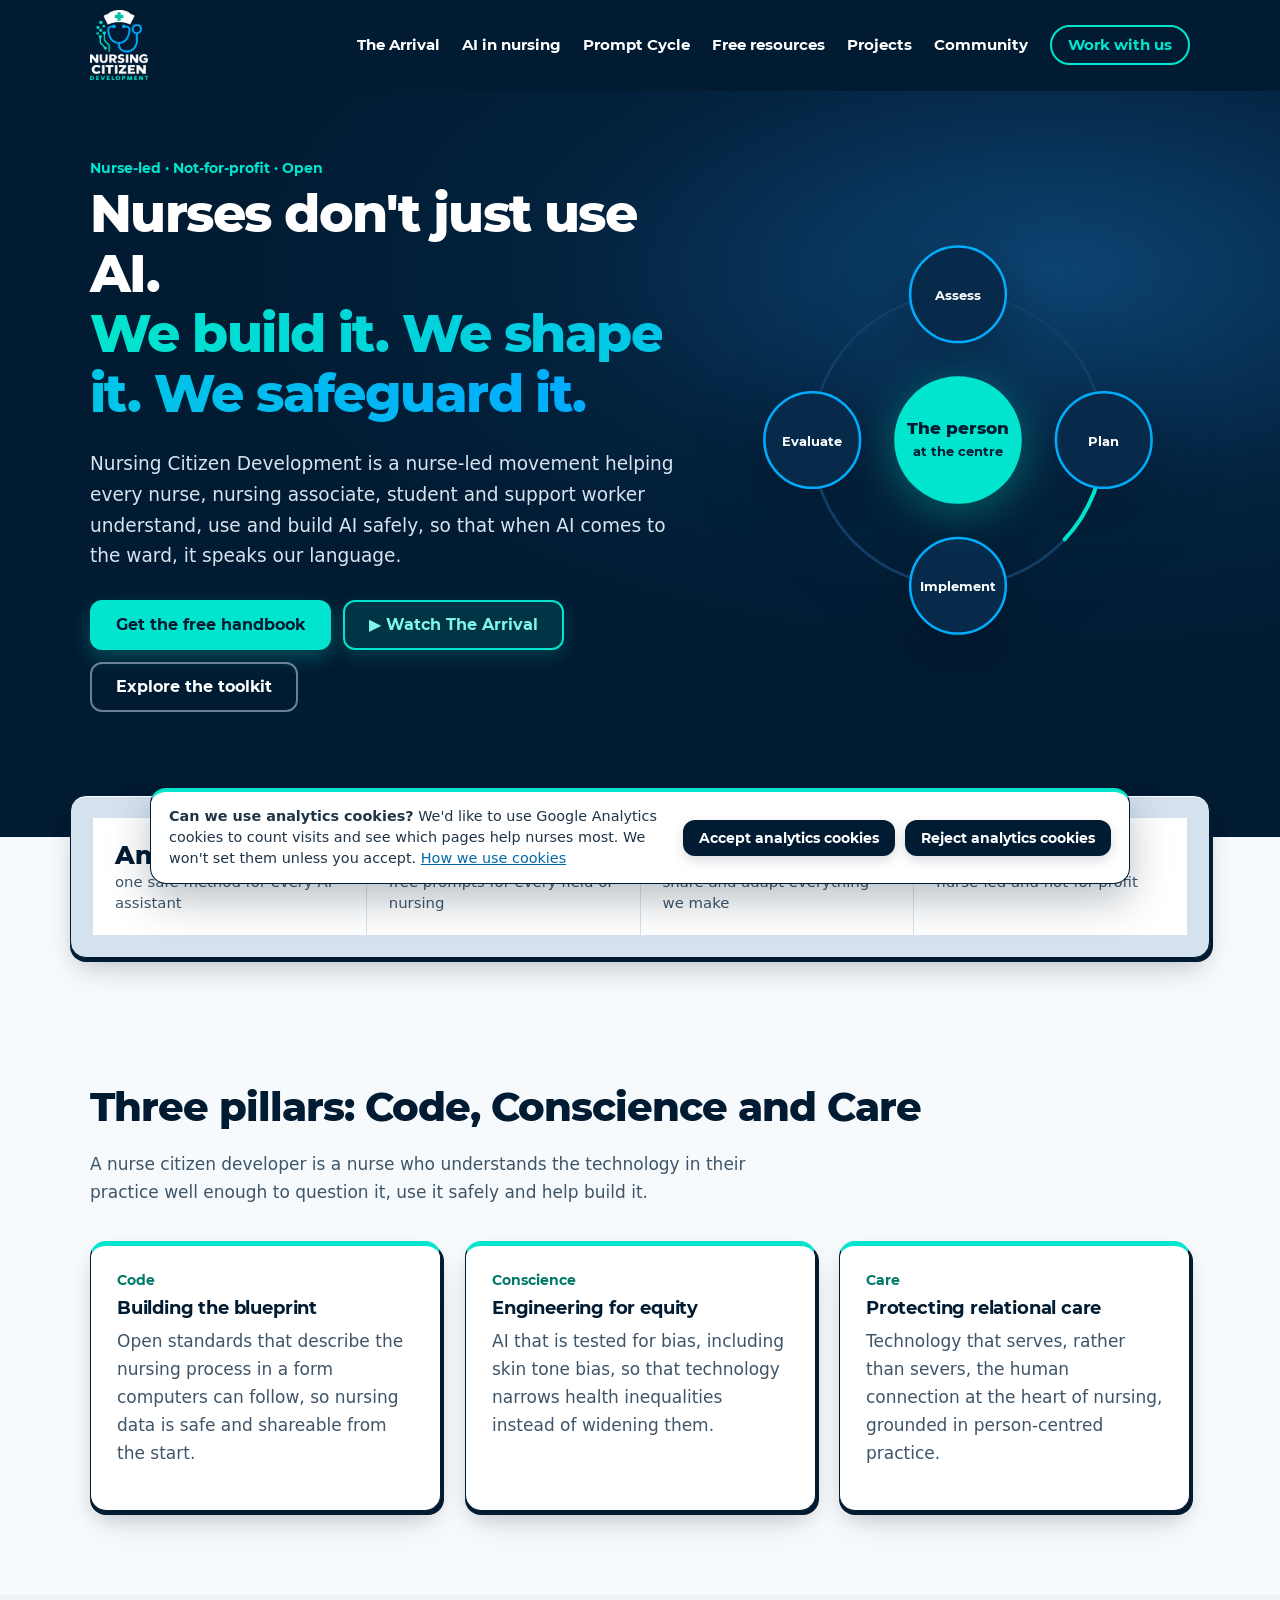
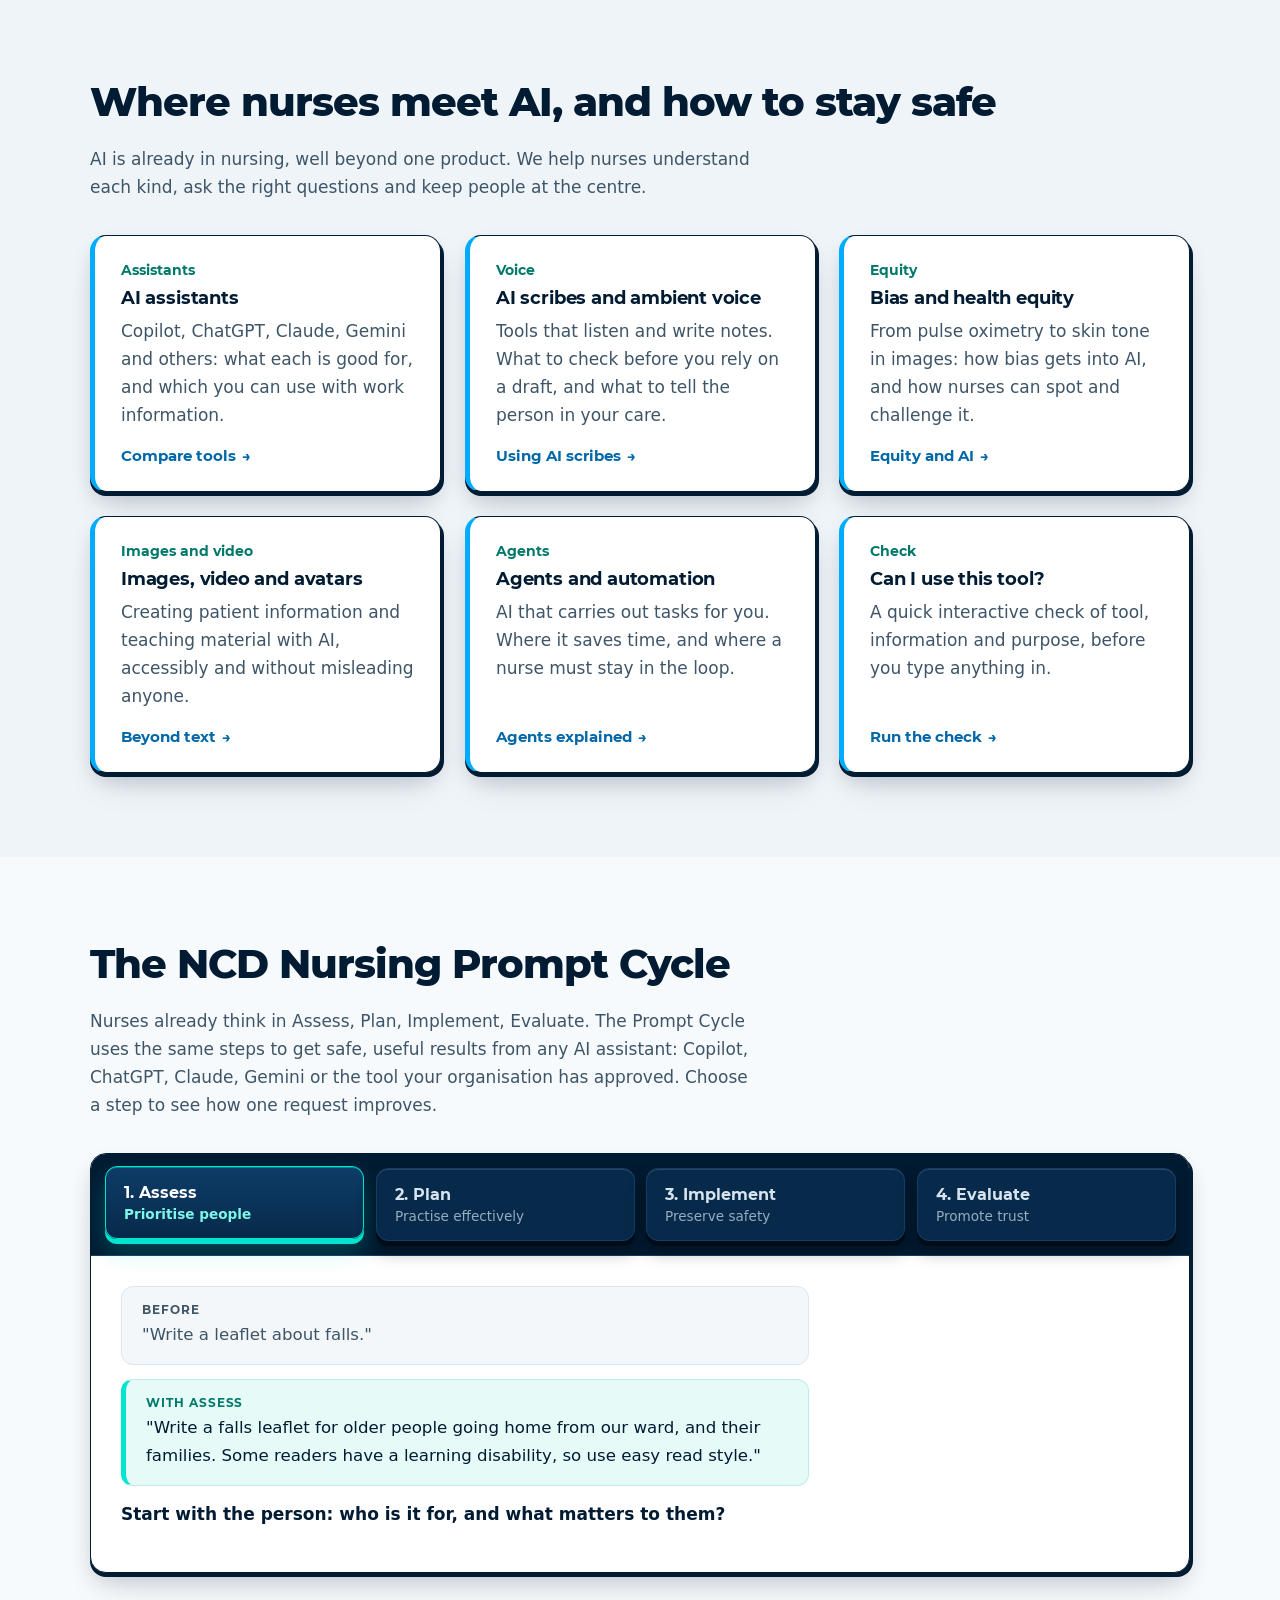
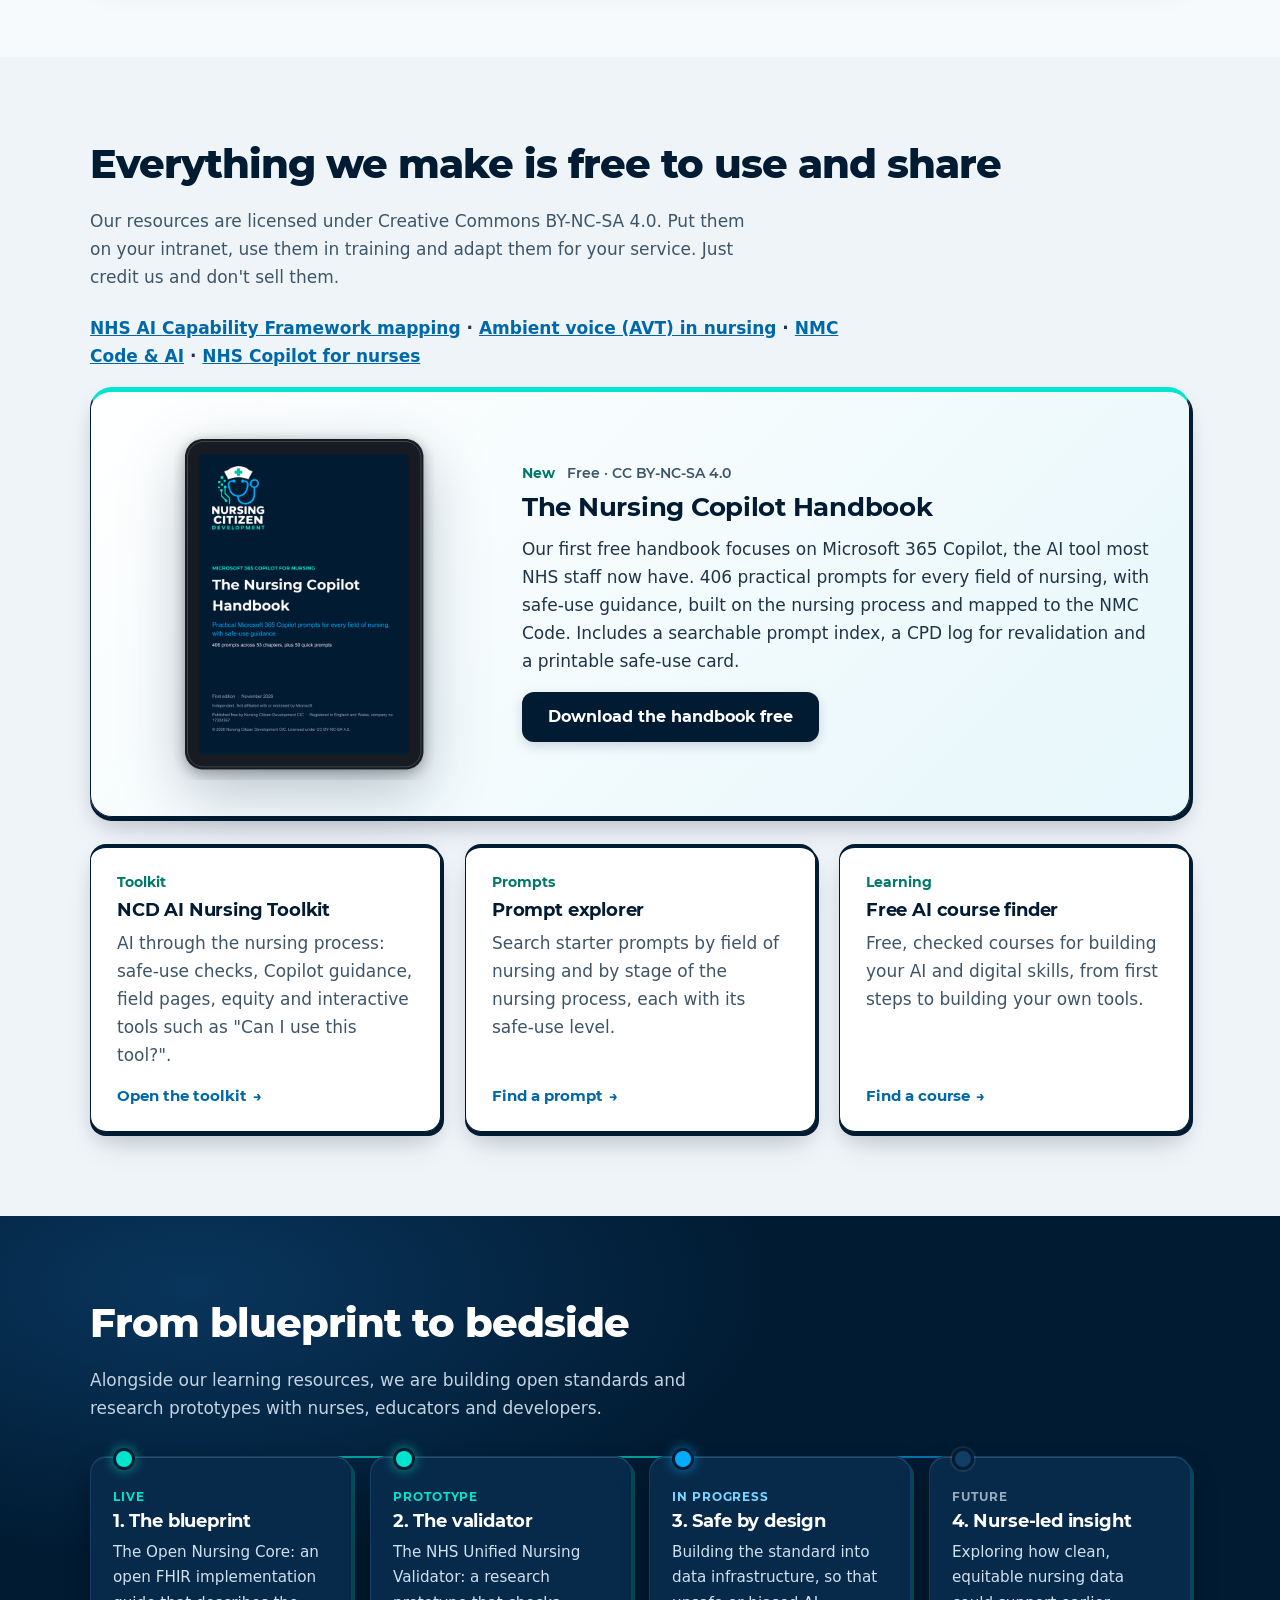
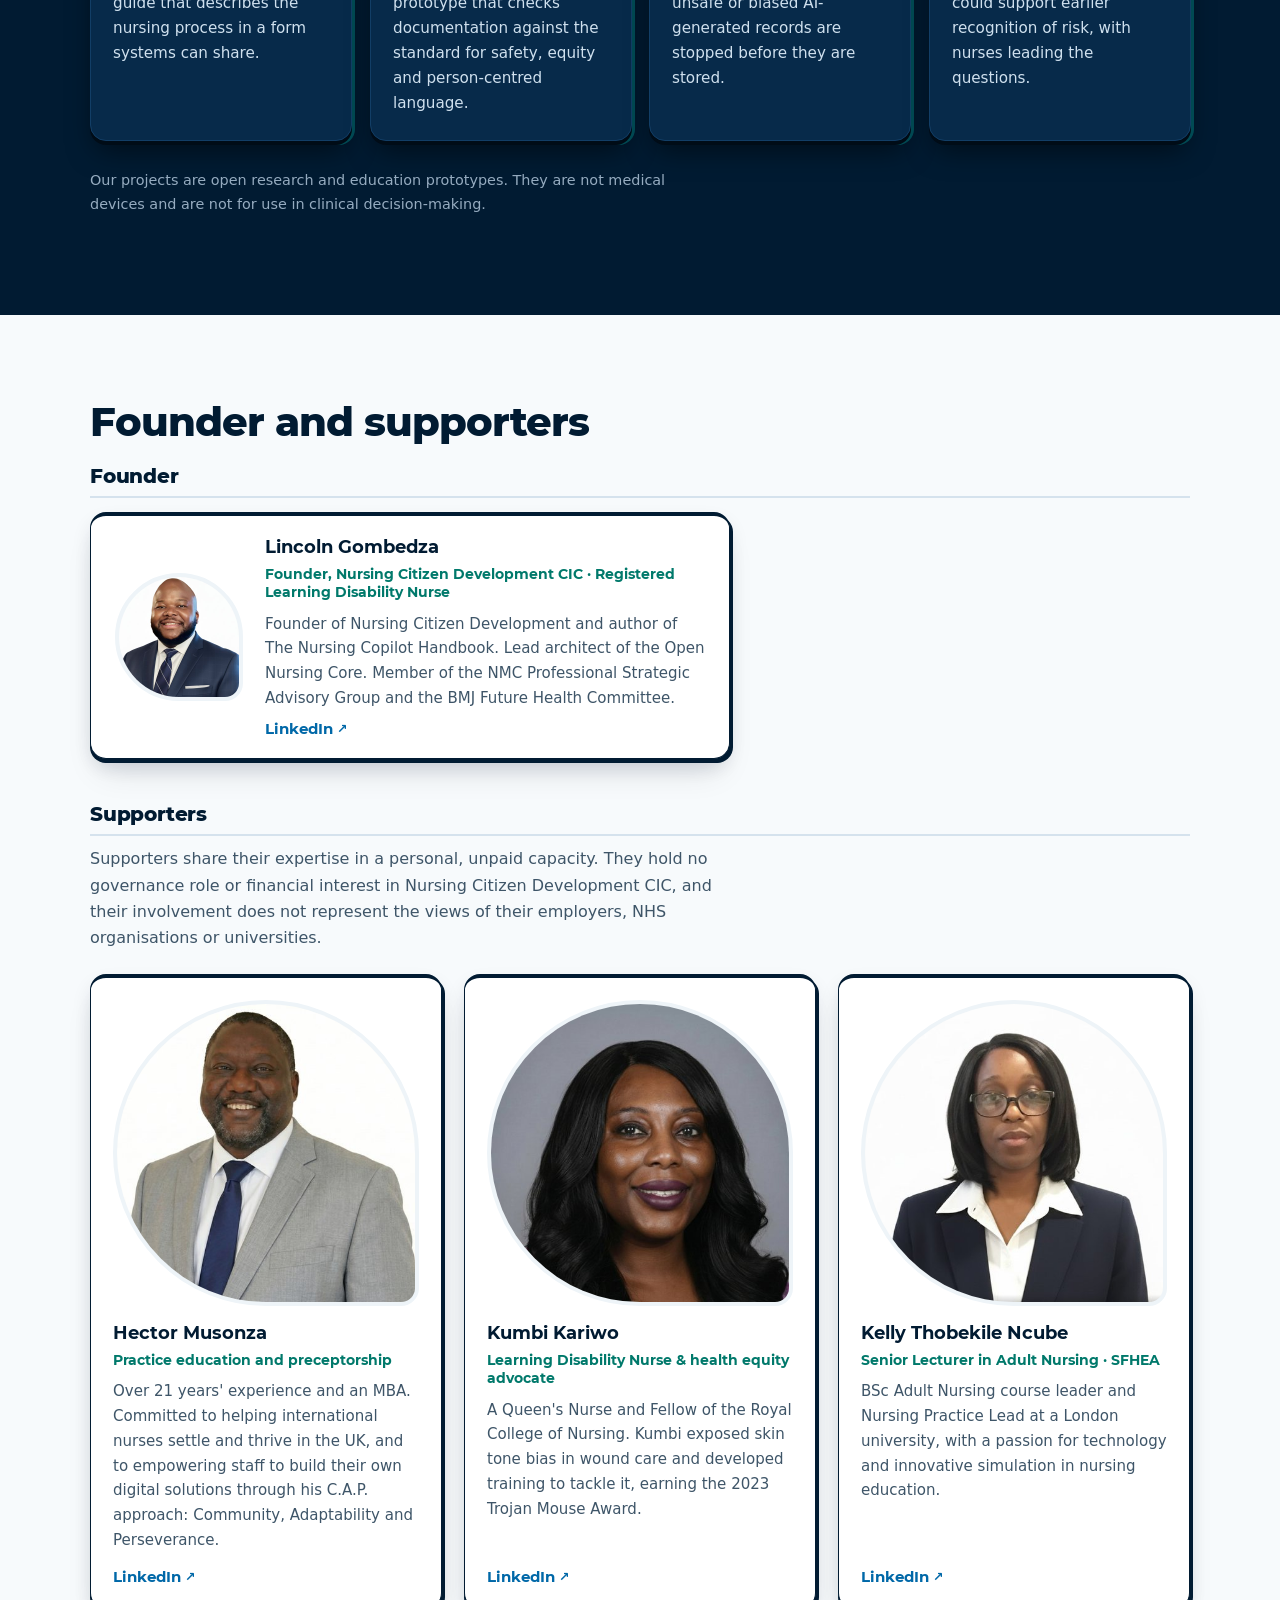
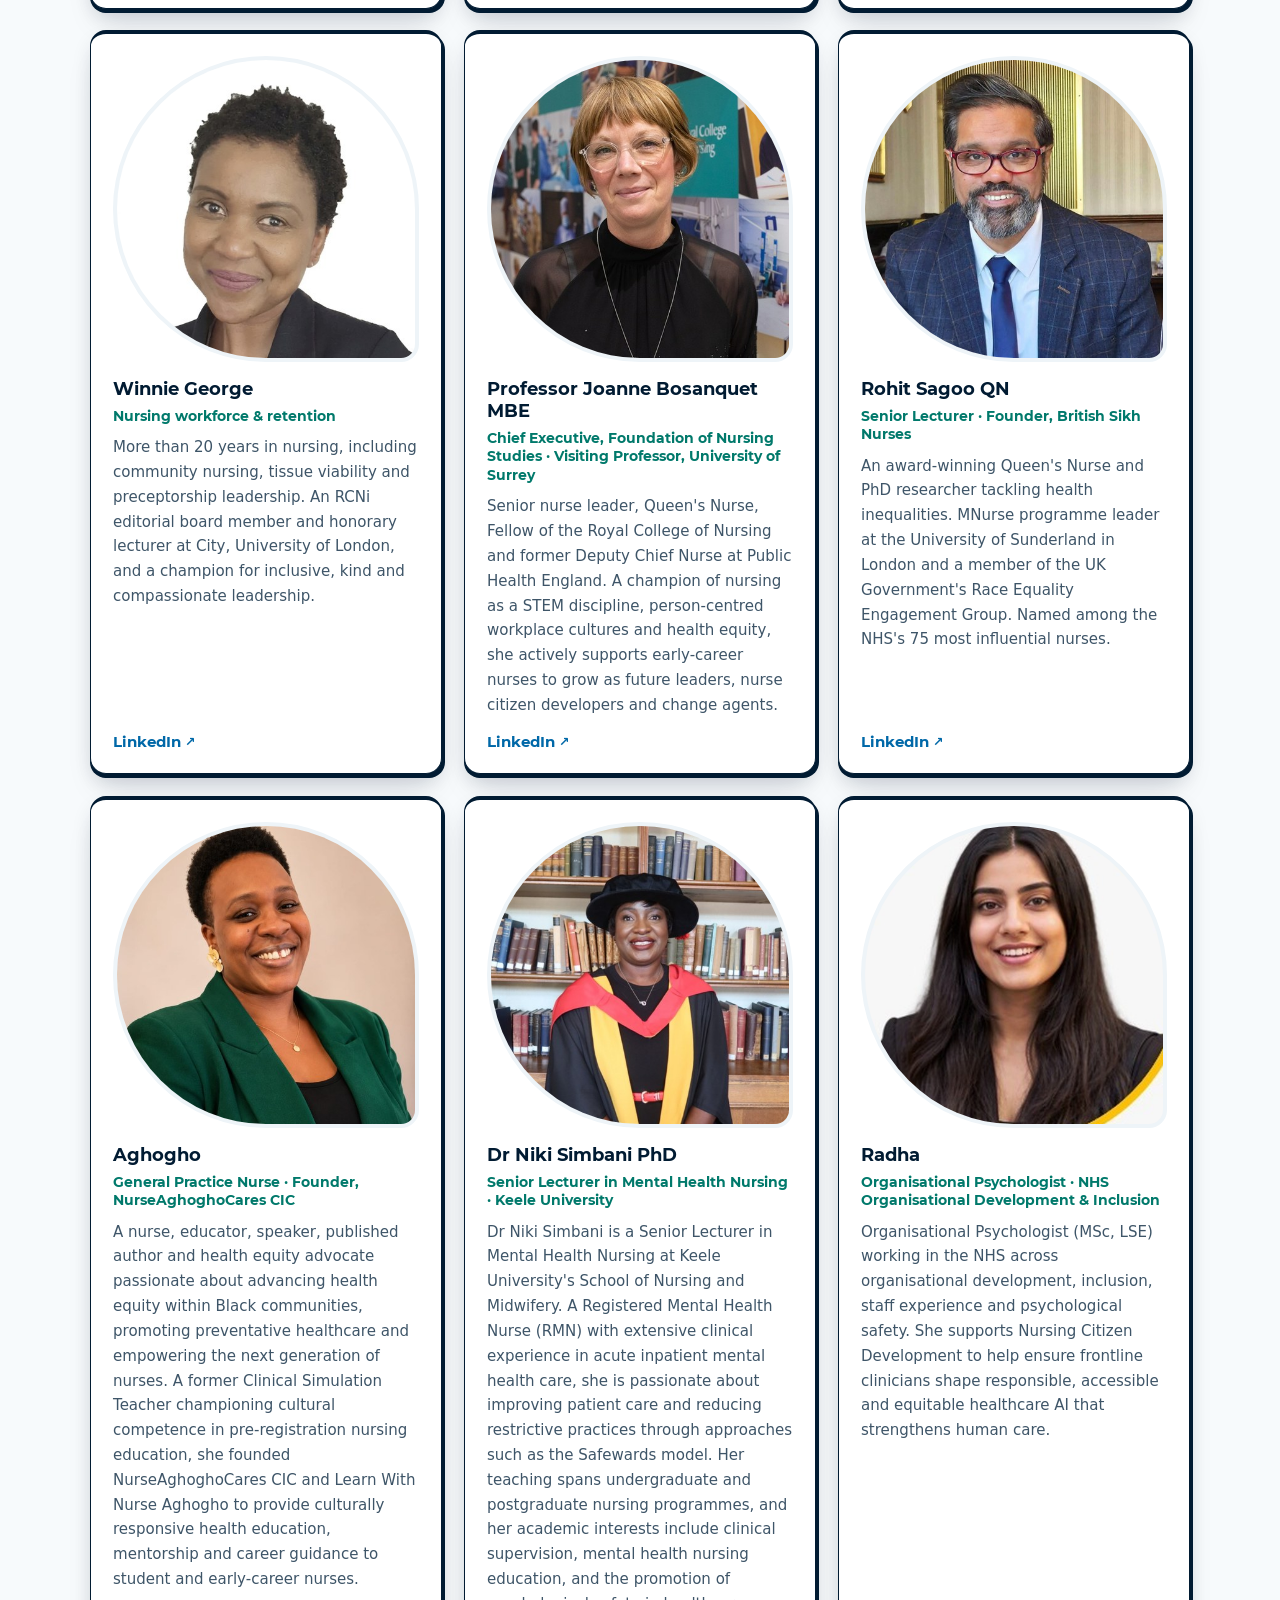
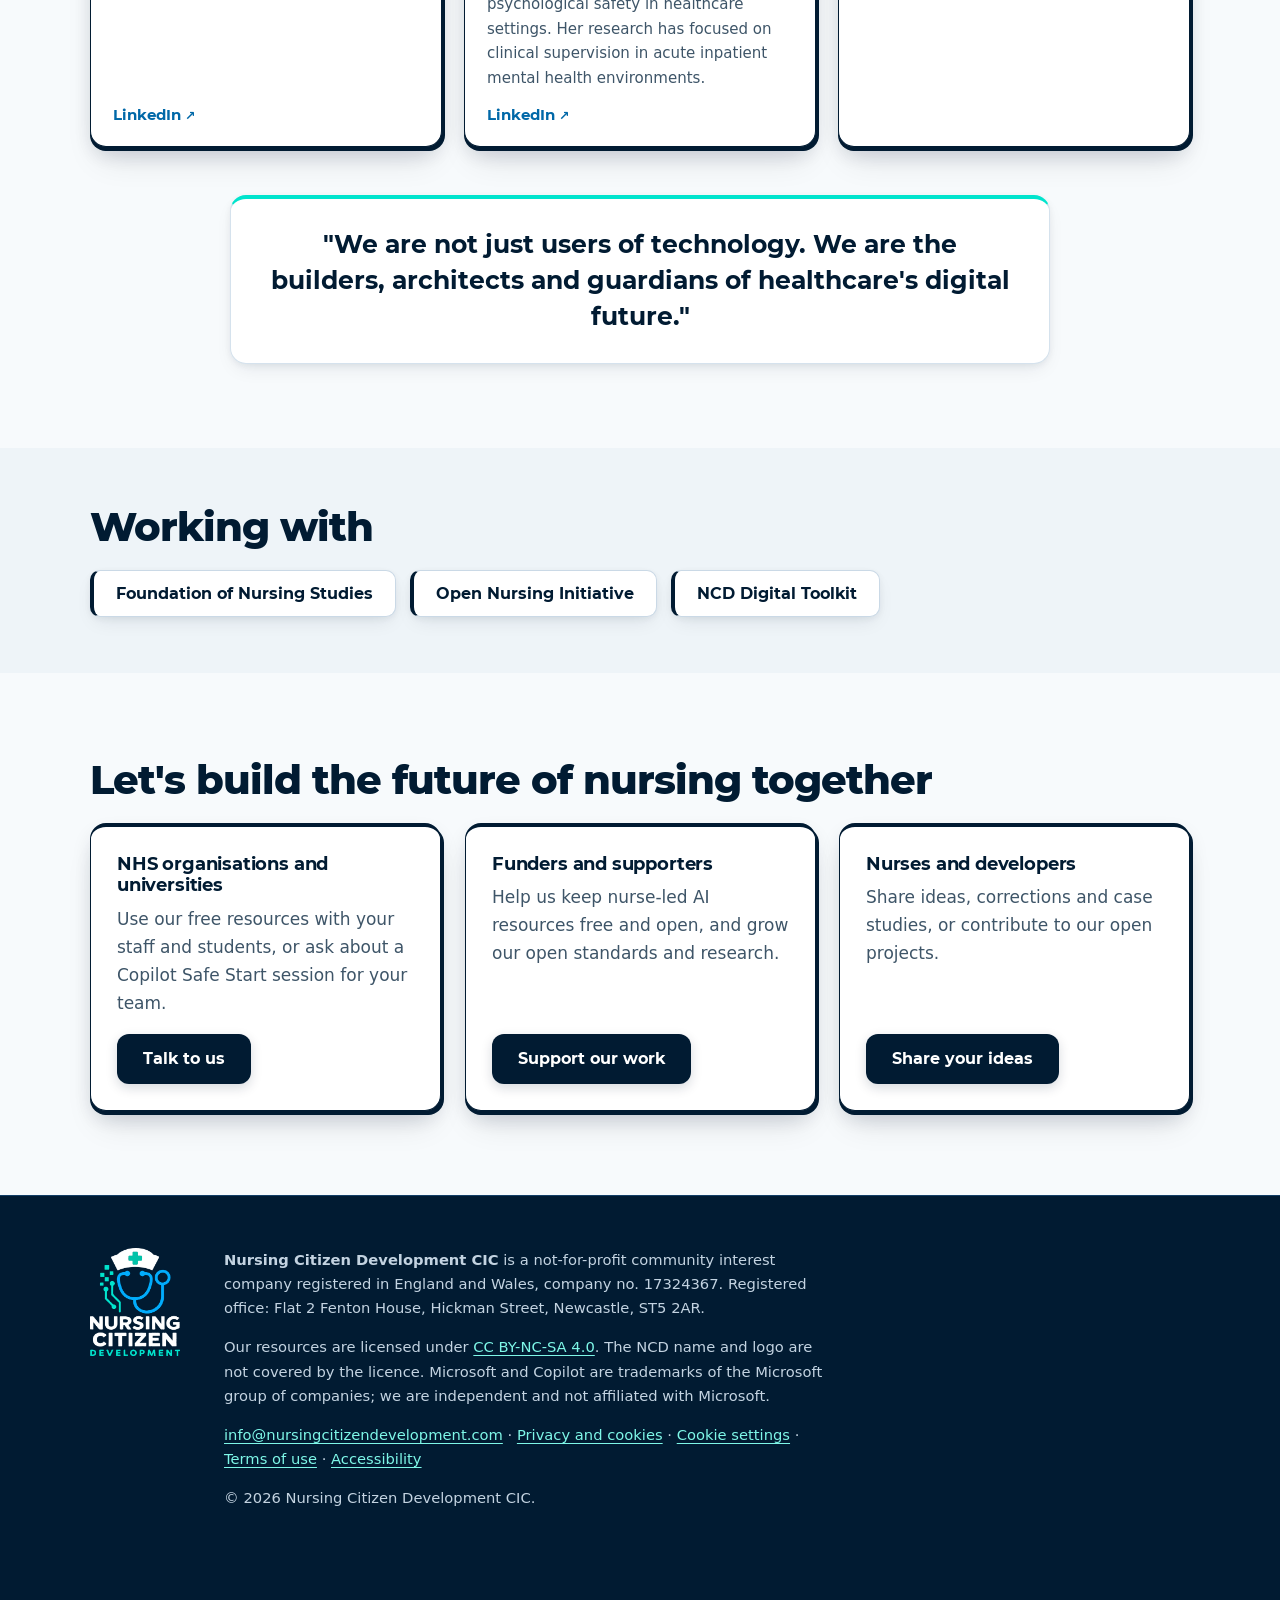
==== commit 970cc06c: "Add Radha (Organisational Psychologist) to Founder and supporters section" ====
--- a/index.html
+++ b/index.html
@@ -277,6 +277,12 @@
         <p>Dr Niki Simbani is a Senior Lecturer in Mental Health Nursing at Keele University's School of Nursing and Midwifery. A Registered Mental Health Nurse (RMN) with extensive clinical experience in acute inpatient mental health care, she is passionate about improving patient care and reducing restrictive practices through approaches such as the Safewards model. Her teaching spans undergraduate and postgraduate nursing programmes, and her academic interests include clinical supervision, mental health nursing education, and the promotion of psychological safety in healthcare settings. Her research has focused on clinical supervision in acute inpatient mental health environments.</p>
         <a href="https://www.linkedin.com/in/dr-niki-simbani-phd-70701173/">LinkedIn</a>
       </article>
+      <article class="person">
+        <img src="assets/team/radha.jpg" width="480" height="480" alt="Radha" loading="lazy">
+        <h4>Radha</h4>
+        <p class="role">Organisational Psychologist · NHS Organisational Development &amp; Inclusion</p>
+        <p>Organisational Psychologist (MSc, LSE) working in the NHS across organisational development, inclusion, staff experience and psychological safety. She supports Nursing Citizen Development to help ensure frontline clinicians shape responsible, accessible and equitable healthcare AI that strengthens human care.</p>
+      </article>
     </div>
     <blockquote>"We are not just users of technology. We are the builders, architects and guardians of healthcare's digital future."</blockquote>
   </div>
